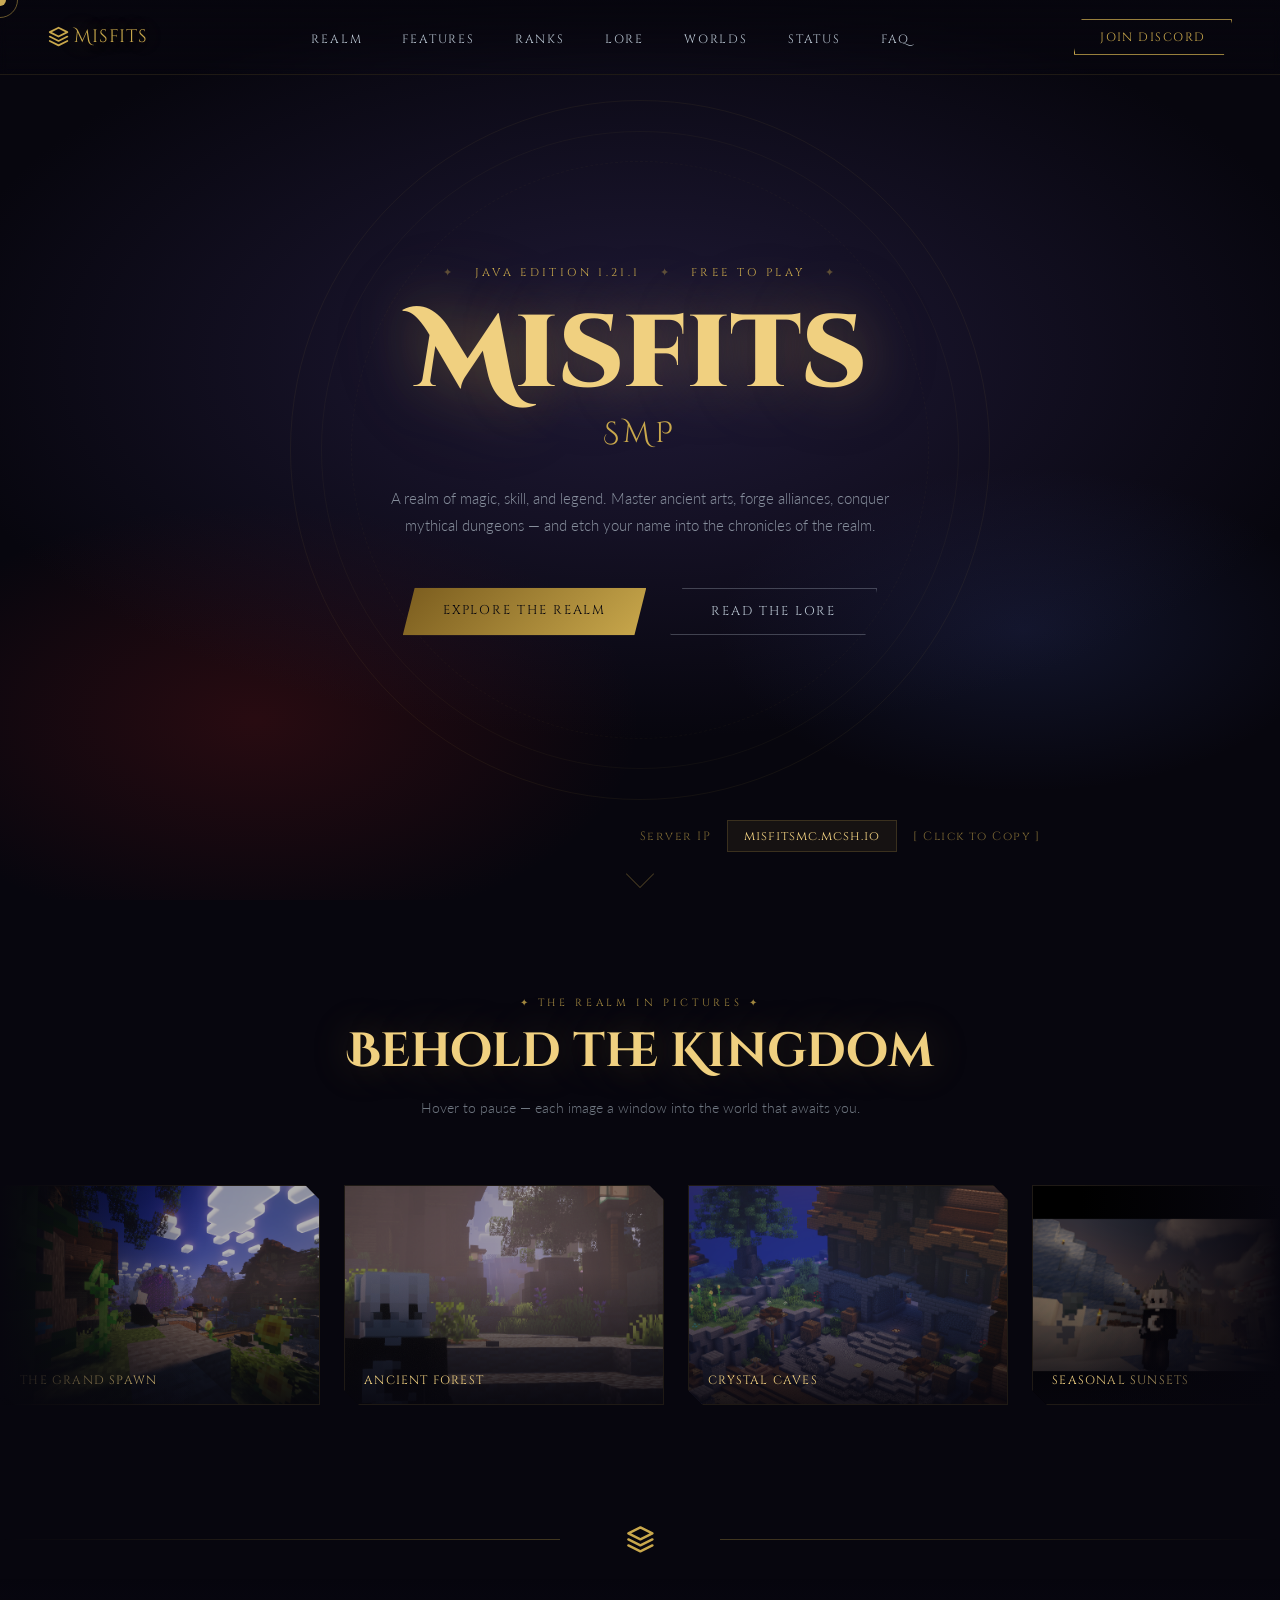
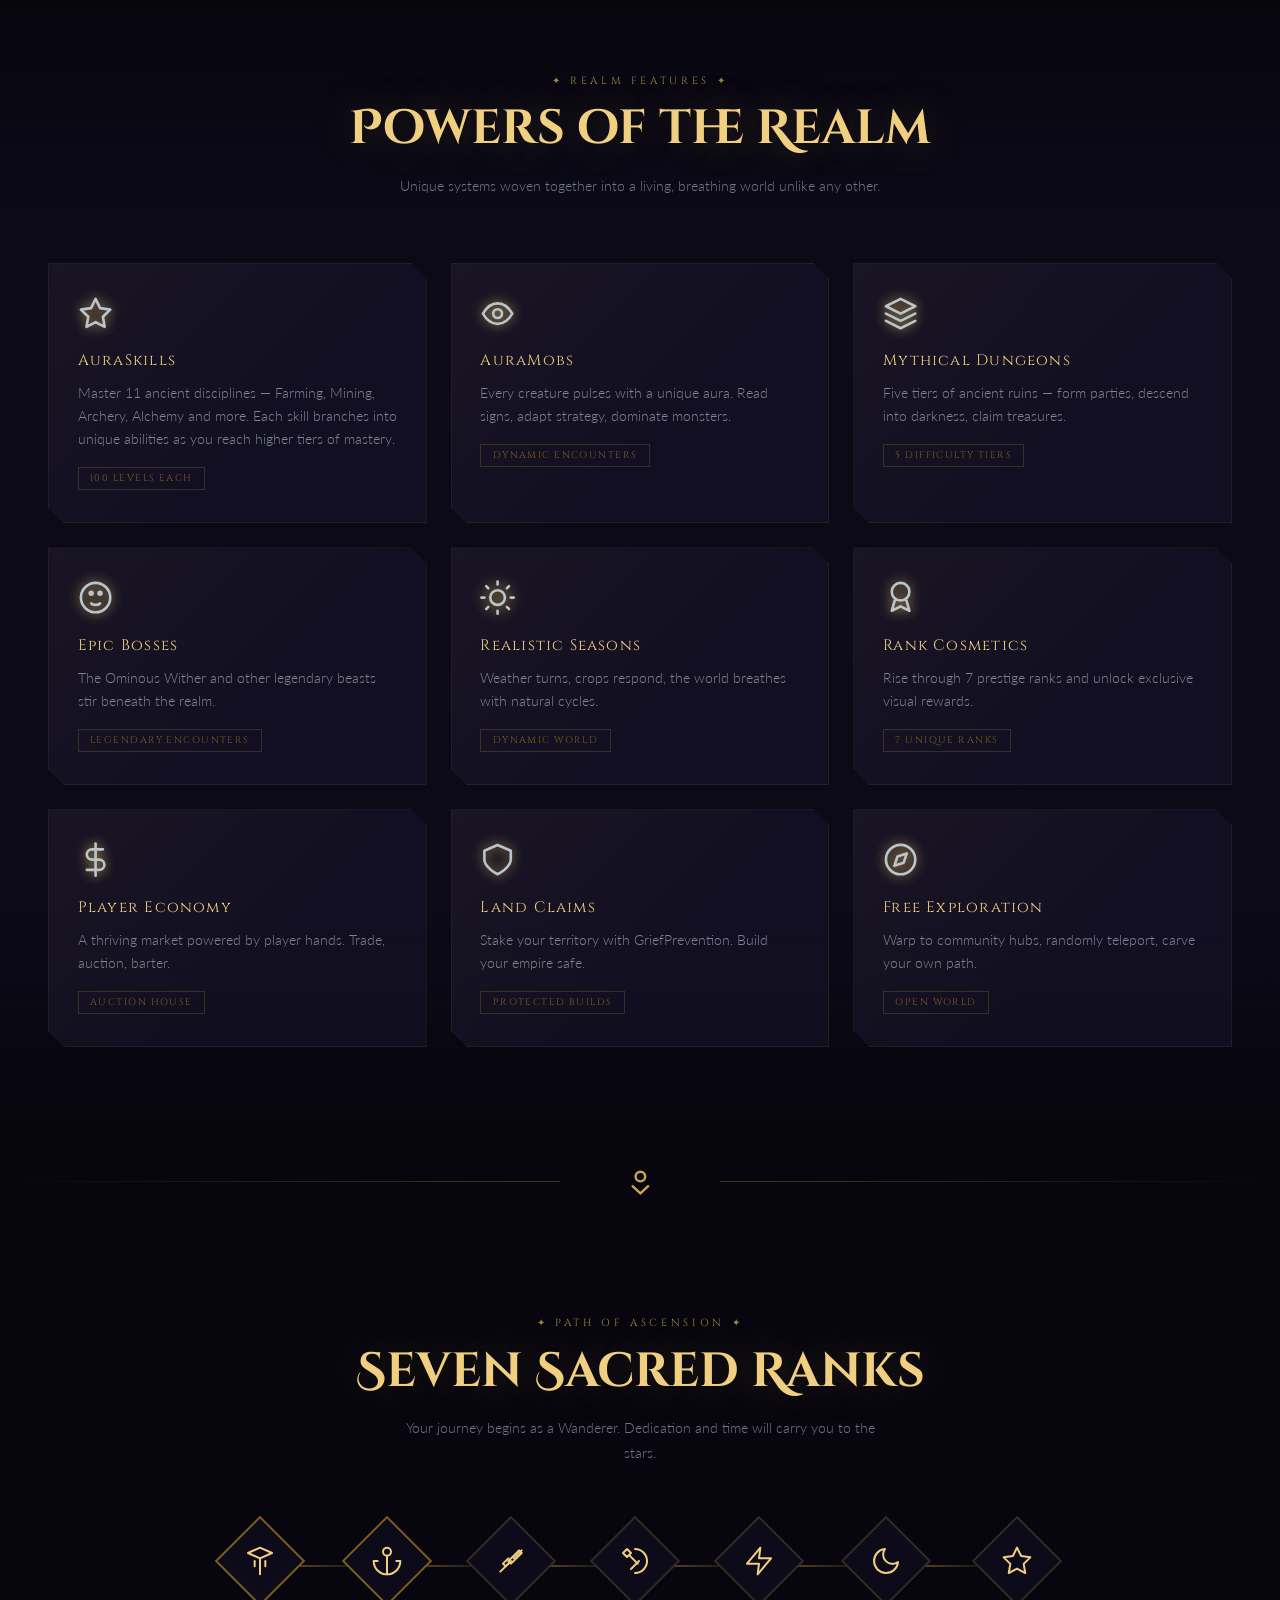
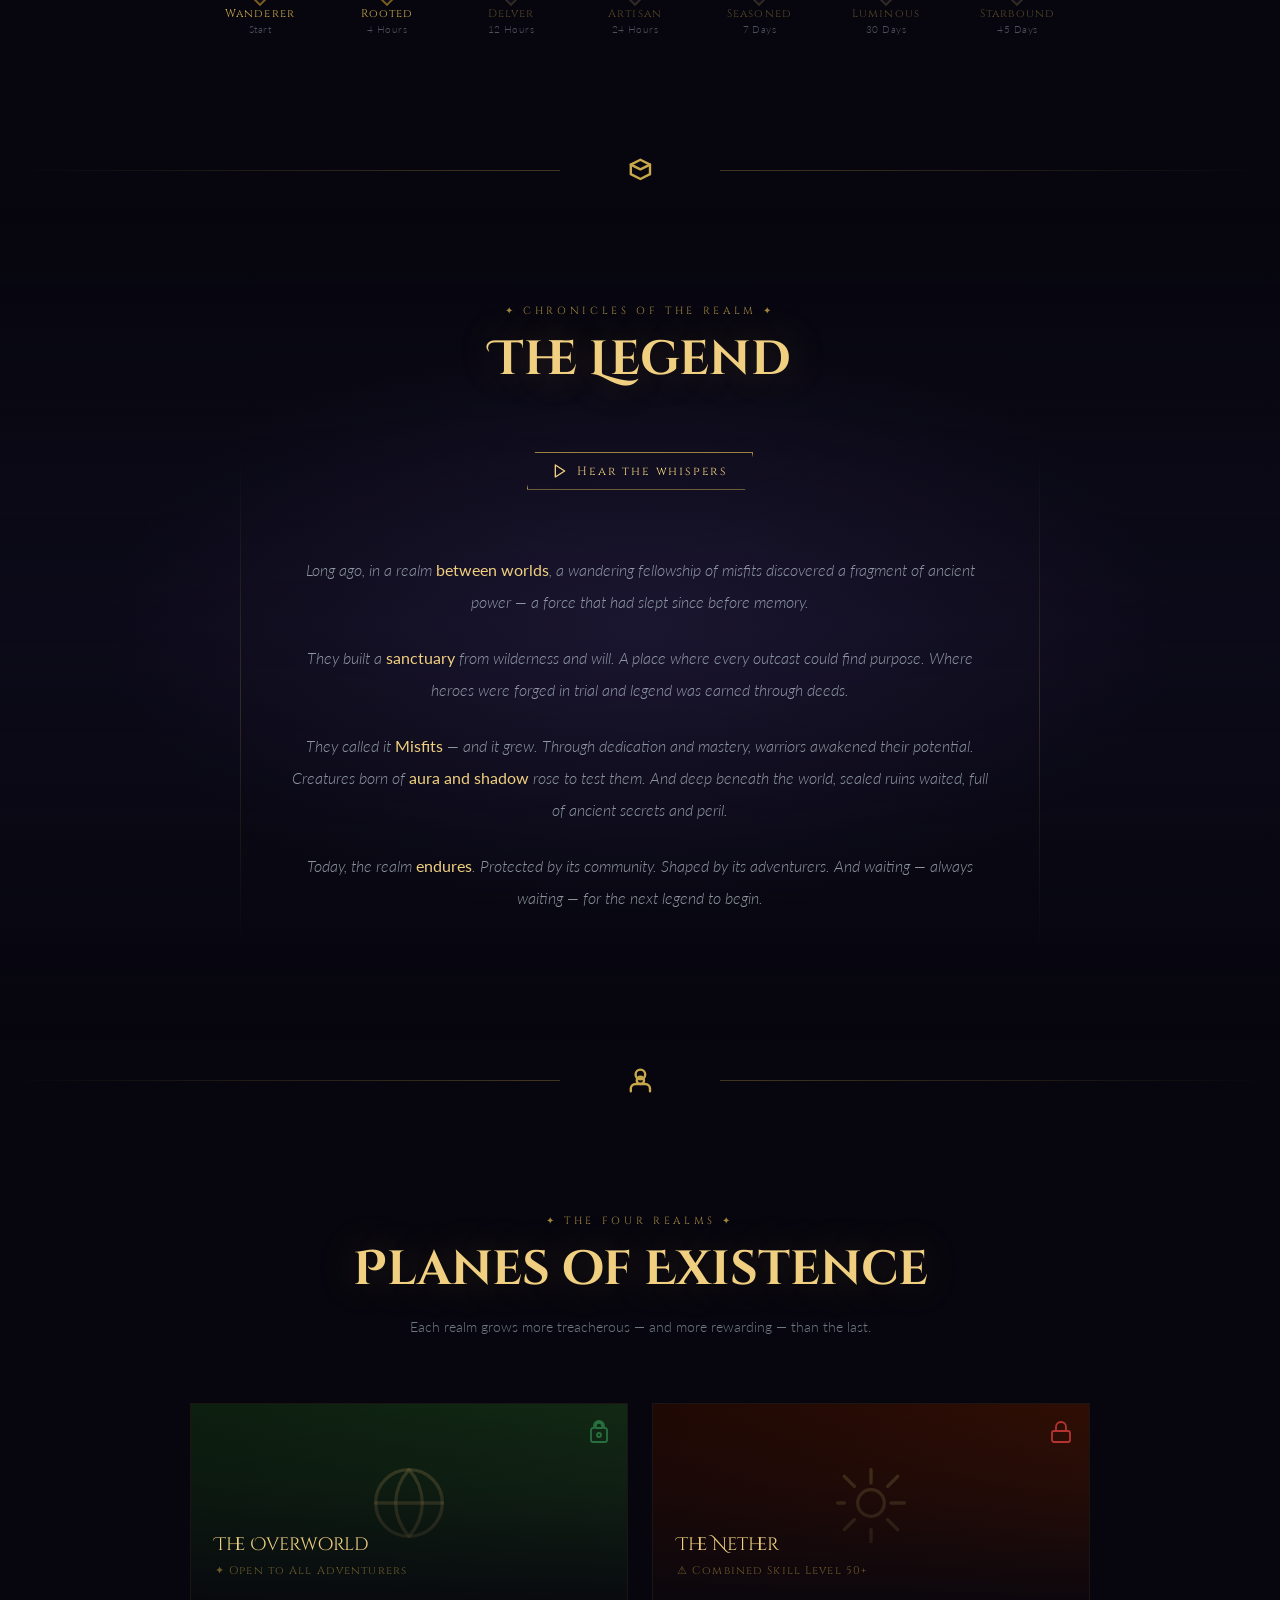
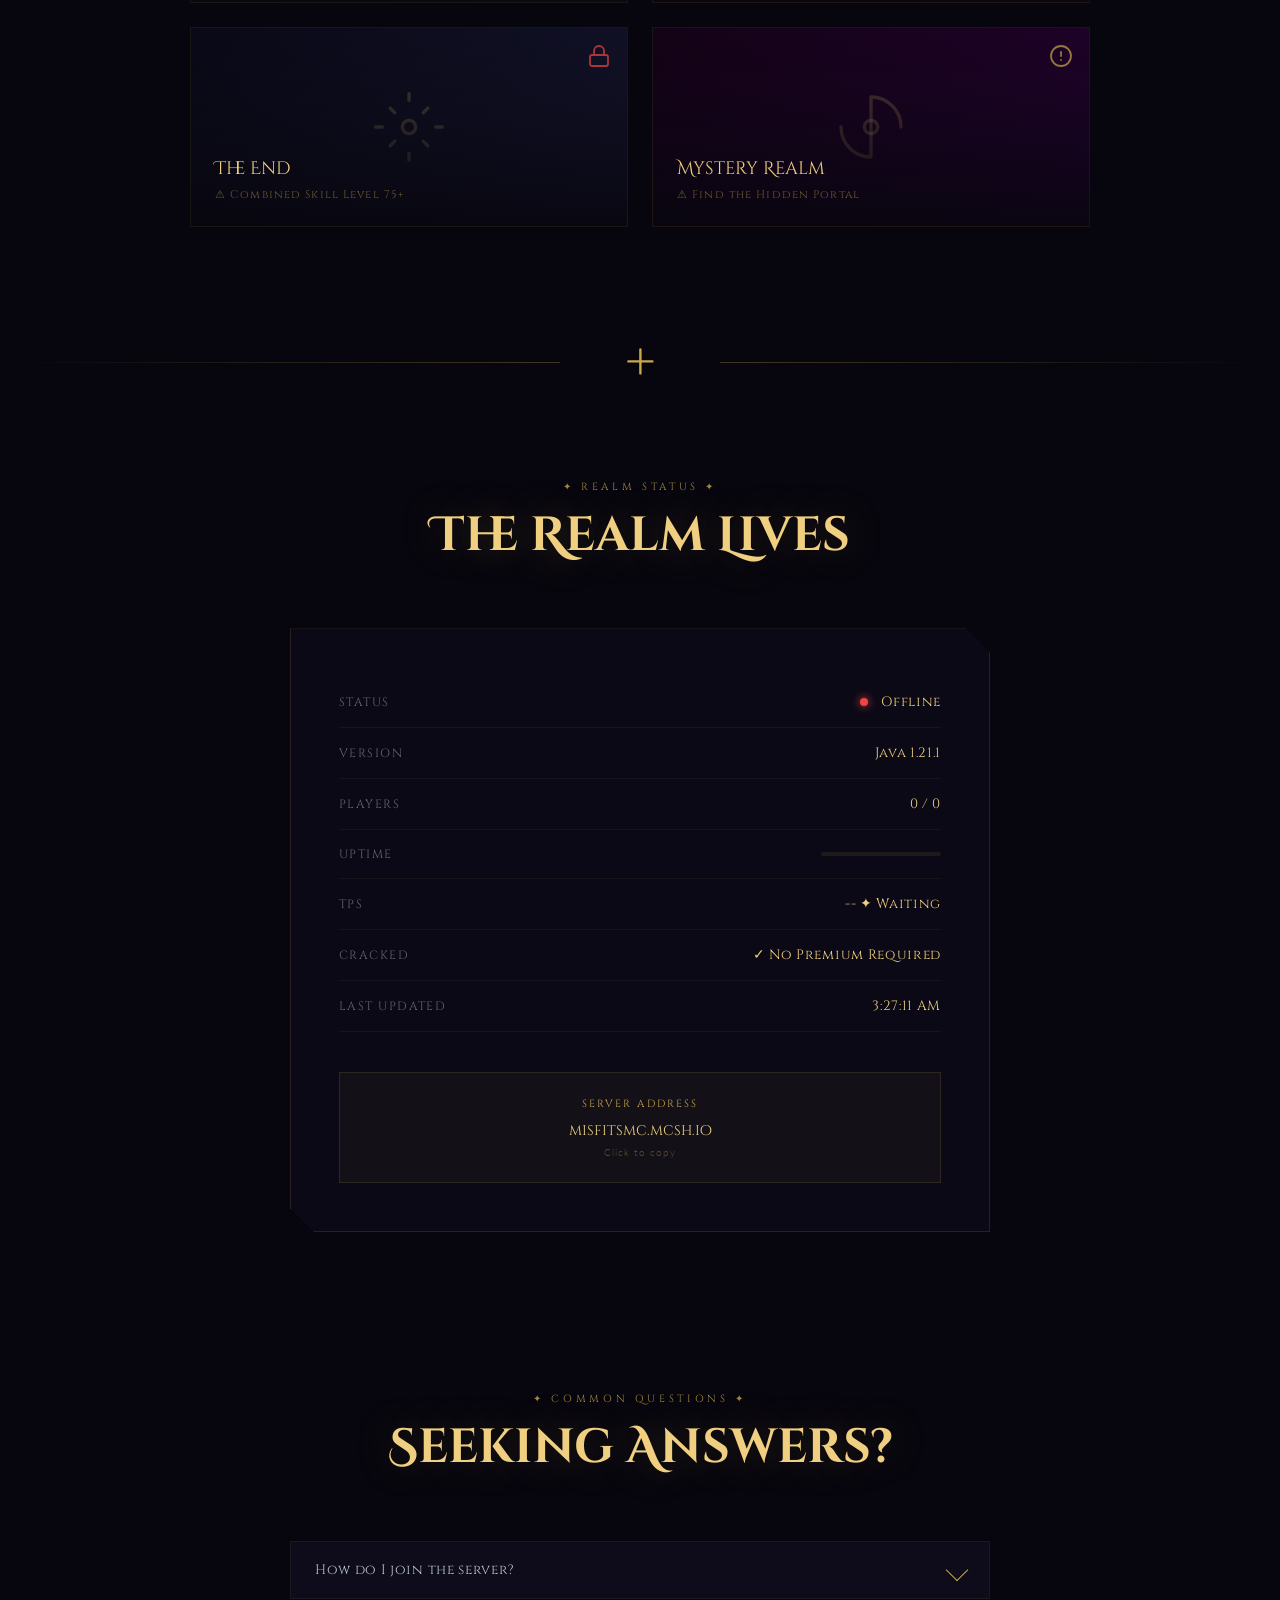
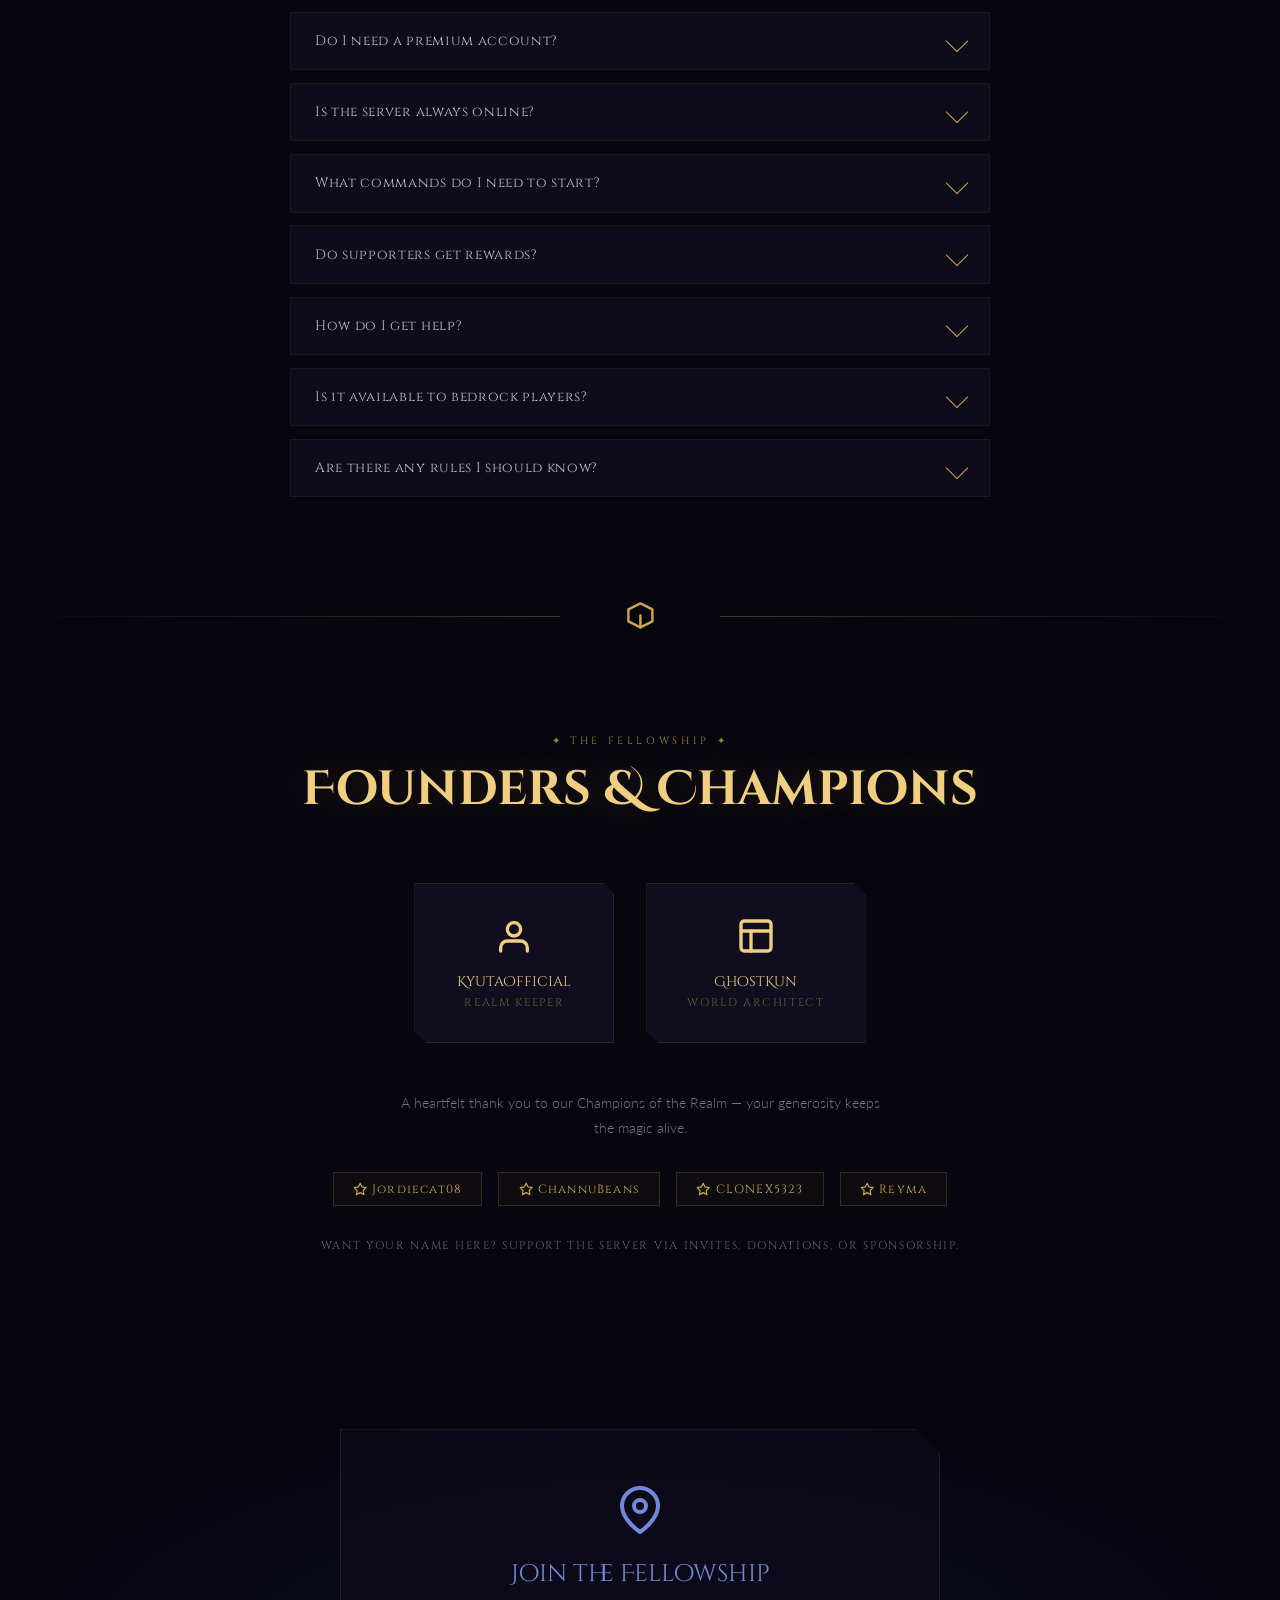
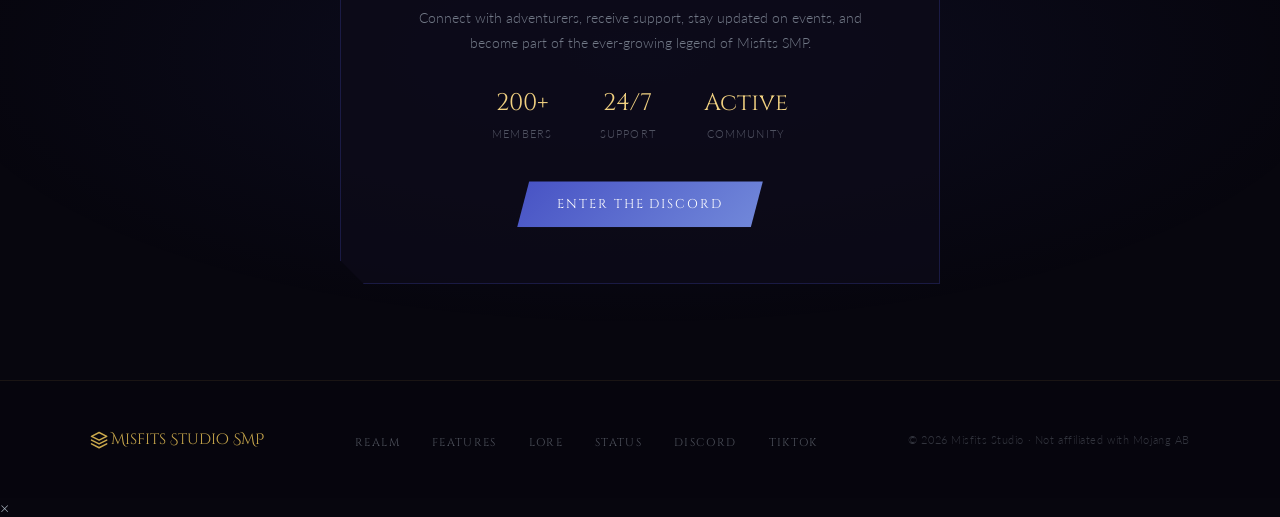
==== index.html @ 94179e12 "Updated to new layout" ====
<!-- index.html -->
<!DOCTYPE html>
<html lang="en">
<head>
    <meta charset="UTF-8"/>
    <meta name="viewport" content="width=device-width, initial-scale=1.0"/>
    <title>Misfits SMP — realm of magic & mystery</title>
    <!-- preconnect & fonts (keep in html for fast load) -->
    <link rel="preconnect" href="https://fonts.googleapis.com"/>
    <link rel="preconnect" href="https://fonts.gstatic.com" crossorigin/>
    <link href="https://fonts.googleapis.com/css2?family=Cinzel+Decorative:wght@400;700;900&family=Cinzel:wght@400;600;700&family=Lato:ital,wght@0,300;0,400;1,300&display=swap" rel="stylesheet"/>
    <link rel="shortcut icon" href="images/Misfits_favIcon.png" type="image/x-icon">
    <!-- separate CSS file -->
    <link rel="stylesheet" href="css/style.css">
</head>
<body>

    <canvas id="stars-canvas"></canvas>
    <div class="cursor" id="cursor"></div>
    <div class="cursor-ring" id="cursor-ring"></div>
    <div id="toast">✦ Copied to clipboard!</div>

    <!-- NAV -->
    <nav id="navbar">
        <a class="nav-logo" href="#">
            <svg class="icon-svg" viewBox="0 0 24 24"><path d="M12 2L2 7l10 5 10-5-10-5zM2 17l10 5 10-5M2 12l10 5 10-5"/></svg>
            Misfits
        </a>
        <ul class="nav-links">
            <li><a href="#gallery">Realm</a></li>
            <li><a href="#features">Features</a></li>
            <li><a href="#ranks">Ranks</a></li>
            <li><a href="#lore">Lore</a></li>
            <li><a href="#worlds">Worlds</a></li>
            <li><a href="#status">Status</a></li>
            <li><a href="#faq">FAQ</a></li>
        </ul>
        <a class="nav-cta" href="https://discord.gg/FsFwEX9f6p" target="_blank">Join Discord</a>
    </nav>

    <!-- HERO -->
    <section id="hero">
        <div class="hero-bg"></div>
        <div class="hero-rune-ring"></div>
        <div class="hero-tag"><span>✦</span> Java Edition 1.21.1 <span>✦</span> Free to Play <span>✦</span></div>
        <h1 class="hero-title">Misfits</h1>
        <div class="hero-title-sub">SMP</div>
        <p class="hero-desc">A realm of magic, skill, and legend. Master ancient arts, forge alliances, conquer mythical dungeons — and etch your name into the chronicles of the realm.</p>
        <div class="hero-buttons">
            <a class="btn-primary" href="#features">Explore the Realm</a>
            <a class="btn-secondary" href="#lore">Read the Lore</a>
        </div>
        <div class="hero-ip" onclick="copyIP()">
            <span>Server IP</span>
            <span class="ip-badge">misfitsmc.mcsh.io</span>
            <span>[ Click to Copy ]</span>
        </div>
        <div class="scroll-hint" style="bottom:1rem">
            <div class="scroll-arrow"></div>
        </div>
    </section>

    <!-- GALLERY -->
    <section id="gallery">
        <div class="section-header reveal">
            <span class="section-label">✦ The Realm in Pictures ✦</span>
            <h2 class="section-title">Behold the Kingdom</h2>
            <p class="section-subtitle">Hover to pause — each image a window into the world that awaits you.</p>
        </div>
        <div class="gallery-track-wrap">
            <div class="gallery-track" id="galleryTrack"></div>
        </div>
    </section>

    <div class="rune-divider"><span class="rune-divider-icon"><svg class="icon-svg" viewBox="0 0 24 24"><path d="M12 2L2 7l10 5 10-5-10-5zM2 17l10 5 10-5M2 12l10 5 10-5"/></svg></span></div>

    <!-- FEATURES -->
    <section id="features">
        <div class="section-header reveal">
            <span class="section-label">✦ Realm Features ✦</span>
            <h2 class="section-title">Powers of the Realm</h2>
            <p class="section-subtitle">Unique systems woven together into a living, breathing world unlike any other.</p>
        </div>
        <div class="features-grid" id="featuresGrid"></div>
    </section>

    <div class="rune-divider"><span class="rune-divider-icon"><svg class="icon-svg" viewBox="0 0 24 24"><circle cx="12" cy="8" r="4"/><path d="M5.5 16L12 22l6.5-6"/></svg></span></div>

    <!-- RANKS -->
    <section id="ranks">
        <div class="section-header reveal">
            <span class="section-label">✦ Path of Ascension ✦</span>
            <h2 class="section-title">Seven Sacred Ranks</h2>
            <p class="section-subtitle">Your journey begins as a Wanderer. Dedication and time will carry you to the stars.</p>
        </div>
        <div class="ranks-path" id="ranksPath"></div>
    </section>

    <div class="rune-divider"><span class="rune-divider-icon"><svg class="icon-svg" viewBox="0 0 24 24"><path d="M4 8v8l8 4 8-4V8l-8-4-8 4z"/><path d="M4 8l8 4 8-4"/></svg></span></div>

    <!-- LORE (with AUDIO BUTTON) -->
    <section id="lore">
        <div class="section-header reveal">
            <span class="section-label">✦ Chronicles of the Realm ✦</span>
            <h2 class="section-title">The Legend</h2>
        </div>
        <div class="lore-inner reveal">
            <!-- mystical audio player button (no autoplay, discreet) -->
            <div class="lore-audio-container">
                <button id="loreAudioBtn" class="audio-mystic" aria-label="Play mystical chant">
                    <svg class="icon-svg" viewBox="0 0 24 24"><polygon points="5 3 19 12 5 21 5 3"/></svg>
                    <span>Hear the whispers</span>
                </button>
                <audio id="loreAudio" loop preload="none">
                    <source src="#" type="audio/mpeg"> <!-- placeholder: replace with actual sound file -->
                </audio>
            </div>
            <div class="lore-text">
                <p>Long ago, in a realm <strong>between worlds</strong>, a wandering fellowship of misfits discovered a fragment of ancient power — a force that had slept since before memory.</p>
                <p>They built a <strong>sanctuary</strong> from wilderness and will. A place where every outcast could find purpose. Where heroes were forged in trial and legend was earned through deeds.</p>
                <p>They called it <strong>Misfits</strong> — and it grew. Through dedication and mastery, warriors awakened their potential. Creatures born of <strong>aura and shadow</strong> rose to test them. And deep beneath the world, sealed ruins waited, full of ancient secrets and peril.</p>
                <p>Today, the realm <strong>endures</strong>. Protected by its community. Shaped by its adventurers. And waiting — always waiting — for the next legend to begin.</p>
            </div>
        </div>
    </section>

    <div class="rune-divider"><span class="rune-divider-icon"><svg class="icon-svg" viewBox="0 0 24 24"><circle cx="12" cy="12" r="3"/><path d="M20 21v-2a4 4 0 0 0-4-4H8a4 4 0 0 0-4 4v2"/><circle cx="12" cy="7" r="4"/></svg></span></div>

    <!-- WORLDS -->
    <section id="worlds">
        <div class="section-header reveal">
            <span class="section-label">✦ The Four Realms ✦</span>
            <h2 class="section-title">Planes of Existence</h2>
            <p class="section-subtitle">Each realm grows more treacherous — and more rewarding — than the last.</p>
        </div>
        <div class="worlds-grid reveal" id="worldsGrid"></div>
    </section>

    <div class="rune-divider"><span class="rune-divider-icon"><svg class="icon-svg" viewBox="0 0 24 24"><path d="M12 2v20M2 12h20"/></svg></span></div>

    <!-- STATUS -->
    <section id="status">
        <div class="section-header reveal">
            <span class="section-label">✦ Realm Status ✦</span>
            <h2 class="section-title">The Realm Lives</h2>
        </div>
        <div class="status-panel reveal">
            <div class="status-row">
                <span class="status-label">Status</span>
                <span class="status-value" id="server-status">
                    <span class="status-dot" id="status-dot"></span>
                    <span id="status-text">Checking...</span>
                </span>
            </div>
            <div class="status-row">
                <span class="status-label">Version</span>
                <span class="status-value" id="server-version">Java 1.21.1</span>
            </div>
            <div class="status-row">
                <span class="status-label">Players</span>
                <span class="status-value" id="server-players">- / -</span>
            </div>
            <div class="status-row">
                <span class="status-label">Uptime</span>
                <span class="status-value" id="server-uptime">
                    <div class="status-bar"><div class="status-bar-fill" id="uptime-bar" style="width:0%"></div></div>
                </span>
            </div>
            <div class="status-row">
                <span class="status-label">TPS</span>
                <span class="status-value" id="server-tps">20.0 ✦ Smooth</span>
            </div>
            <div class="status-row">
                <span class="status-label">Cracked</span>
                <span class="status-value">✓ No Premium Required</span>
            </div>
            <div class="status-row">
                <span class="status-label">Last Updated</span>
                <span class="status-value" id="last-updated">Just now</span>
            </div>
            <div class="server-ip-box">
                <span class="server-ip-label">Server Address</span>
                <div class="server-ip-val" onclick="copyIP()">misfitsmc.mcsh.io</div>
                <span class="copy-hint">Click to copy</span>
            </div>
        </div>
    </section>

    <!-- FAQ -->
    <section id="faq">
        <div class="section-header reveal">
            <span class="section-label">✦ Common Questions ✦</span>
            <h2 class="section-title">Seeking Answers?</h2>
        </div>
        <div class="faq-list reveal" id="faqList"></div>
    </section>

    <div class="rune-divider"><span class="rune-divider-icon"><svg class="icon-svg" viewBox="0 0 24 24"><polygon points="12 2 22 7 22 17 12 22 2 17 2 7 12 2"/><line x1="12" y1="22" x2="12" y2="12"/></svg></span></div>

    <!-- FOUNDERS & SUPPORTERS (dynamic via supporters.json) -->
    <section id="supporters" style="padding:5rem 3rem">
        <div class="section-header reveal">
            <span class="section-label">✦ The Fellowship ✦</span>
            <h2 class="section-title">Founders & Champions</h2>
        </div>
        <div class="founders-row reveal" id="foundersRow"></div>
        <div class="section-header reveal" style="margin-bottom:1.5rem">
            <p class="section-subtitle">A heartfelt thank you to our Champions of the Realm — your generosity keeps the magic alive.</p>
        </div>
        <div class="supporters-grid reveal" id="supportersGrid"></div>
        <div style="text-align:center;margin-top:2rem;opacity:.5;font-family:'Cinzel',serif;font-size:.7rem;letter-spacing:.15em">
            WANT YOUR NAME HERE? SUPPORT THE SERVER VIA INVITES, DONATIONS, OR SPONSORSHIP.
        </div>
    </section>

    <!-- DISCORD CTA -->
    <section id="discord">
        <div class="discord-card reveal">
            <span class="discord-icon"><svg class="icon-svg" viewBox="0 0 24 24"><path d="M21 10c0 7-9 13-9 13s-9-6-9-13a9 9 0 0 1 18 0z"/><circle cx="12" cy="10" r="3"/></svg></span>
            <div class="discord-title">Join the Fellowship</div>
            <p class="discord-desc">Connect with adventurers, receive support, stay updated on events, and become part of the ever-growing legend of Misfits SMP.</p>
            <div class="discord-stats">
                <div class="discord-stat"><span id="discord-members">200+</span><span>Members</span></div>
                <div class="discord-stat"><span>24/7</span><span>Support</span></div>
                <div class="discord-stat"><span>Active</span><span>Community</span></div>
            </div>
            <a class="btn-discord" href="https://discord.gg/FsFwEX9f6p" target="_blank">Enter the Discord</a>
        </div>
    </section>

    <!-- FOOTER -->
    <footer>
        <div class="footer-inner">
            <div class="footer-logo"><svg class="icon-svg" viewBox="0 0 24 24"><path d="M12 2L2 7l10 5 10-5-10-5zM2 17l10 5 10-5M2 12l10 5 10-5"/></svg> Misfits Studio SMP</div>
            <ul class="footer-links">
                <li><a href="#gallery">Realm</a></li>
                <li><a href="#features">Features</a></li>
                <li><a href="#lore">Lore</a></li>
                <li><a href="#status">Status</a></li>
                <li><a href="https://discord.gg/FsFwEX9f6p" target="_blank">Discord</a></li>
                <li><a href="https://www.tiktok.com/@misfitssmp" target="_blank">TikTok</a></li>
            </ul>
            <div class="footer-copy">© 2026 Misfits Studio · Not affiliated with Mojang AB</div>
        </div>
    </footer>

	<div class="rank-modal" id="rankModal">
		<div class="rank-modal-content">
			<span class="rank-modal-close">&times;</span>
			<div id="rankModalBody"></div>
		</div>
	</div>

    <!-- separate JS file (defer) -->
    <script src="js/main.js" defer></script>
</body>
</html>
---- css/style.css ----
/* style.css - 4-space indentation */
:root {
    --gold: #c9a84c;
    --gold-light: #f0d080;
    --gold-dark: #7a5c1e;
    --crimson: #8b1a1a;
    --deep: #07060e;
    --void: #0d0b1a;
    --mist: #1a162e;
    --rune: #2a2248;
    --silver: #b8c4d0;
    --glow-gold: rgba(201,168,76,0.35);
    --glow-blue: rgba(100,160,255,0.25);
}

* {
    margin: 0;
    padding: 0;
    box-sizing: border-box;
}

html {
    scroll-behavior: smooth;
}

body {
    background: var(--deep);
    color: var(--silver);
    font-family: 'Lato', sans-serif;
    font-weight: 300;
    overflow-x: hidden;
    cursor: default;
}

/* SVG ICONS */
.icon-svg {
    display: inline-block;
    width: 1.2em;
    height: 1.2em;
    stroke: currentColor;
    fill: none;
    stroke-width: 2;
    stroke-linecap: round;
    stroke-linejoin: round;
    vertical-align: middle;
}

.icon-large {
    width: 2.2rem;
    height: 2.2rem;
    stroke-width: 1.8;
}

.feature-icon .icon-svg {
    width: 2.2rem;
    height: 2.2rem;
    filter: drop-shadow(0 0 6px var(--gold));
}

.rank-gem .icon-svg {
    width: 2rem;
    height: 2rem;
    stroke: var(--gold-light);
    stroke-width: 1.5;
}

.world-bg .icon-svg {
    width: 5rem;
    height: 5rem;
    stroke: rgba(255,215,120,0.3);
    stroke-width: 1;
}

.supporter-badge .icon-svg {
    width: 0.9rem;
    height: 0.9rem;
    margin-right: 0.3rem;
    stroke: var(--gold);
}

.founder-avatar .icon-svg {
    width: 2.5rem;
    height: 2.5rem;
    stroke: var(--gold-light);
}

.discord-icon .icon-svg {
    width: 3rem;
    height: 3rem;
    stroke: #7289da;
}

/* CUSTOM CURSOR */
.cursor {
    position: fixed;
    width: 12px;
    height: 12px;
    border-radius: 50%;
    background: var(--gold);
    pointer-events: none;
    z-index: 9999;
    transform: translate(-50%, -50%);
    transition: transform .1s, opacity .2s;
    mix-blend-mode: screen;
}

.cursor-ring {
    position: fixed;
    width: 36px;
    height: 36px;
    border-radius: 50%;
    border: 1px solid var(--gold);
    pointer-events: none;
    z-index: 9998;
    transform: translate(-50%, -50%);
    transition: transform .25s ease, width .2s, height .2s;
    opacity: 0.5;
}

/* STARS BACKGROUND */
#stars-canvas {
    position: fixed;
    top: 0;
    left: 0;
    width: 100%;
    height: 100%;
    z-index: 0;
    pointer-events: none;
}

/* SCROLLBAR */
::-webkit-scrollbar {
    width: 6px;
}

::-webkit-scrollbar-track {
    background: #0a0814;
}

::-webkit-scrollbar-thumb {
    background: var(--gold-dark);
    border-radius: 3px;
}

/* NAVIGATION */
nav {
    position: fixed;
    top: 0;
    left: 0;
    right: 0;
    z-index: 100;
    display: flex;
    align-items: center;
    justify-content: space-between;
    padding: 1.2rem 3rem;
    background: linear-gradient(180deg, rgba(7,6,14,0.95) 0%, transparent 100%);
    backdrop-filter: blur(4px);
    border-bottom: 1px solid rgba(201,168,76,0.12);
    transition: background .3s;
}

nav.scrolled {
    background: rgba(7,6,14,0.97);
}

.nav-logo {
    font-family: 'Cinzel Decorative', serif;
    font-size: 1.1rem;
    color: var(--gold);
    text-shadow: 0 0 20px var(--glow-gold);
    letter-spacing: .05em;
    text-decoration: none;
    display: flex;
    align-items: center;
    gap: 0.3rem;
}

.nav-links {
    display: flex;
    gap: 2.5rem;
    list-style: none;
}

.nav-links a {
    font-family: 'Cinzel', serif;
    font-size: .75rem;
    letter-spacing: .15em;
    text-transform: uppercase;
    color: var(--silver);
    text-decoration: none;
    transition: color .2s;
    position: relative;
}

.nav-links a::after {
    content: '';
    position: absolute;
    bottom: -4px;
    left: 0;
    width: 0;
    height: 1px;
    background: var(--gold);
    transition: width .3s;
}

.nav-links a:hover {
    color: var(--gold-light);
}

.nav-links a:hover::after {
    width: 100%;
}

.nav-cta {
    font-family: 'Cinzel', serif;
    font-size: .75rem;
    letter-spacing: .12em;
    text-transform: uppercase;
    padding: .55rem 1.6rem;
    border: 1px solid var(--gold);
    color: var(--gold);
    background: transparent;
    cursor: pointer;
    transition: all .3s;
    text-decoration: none;
    clip-path: polygon(8px 0%, 100% 0%, calc(100% - 8px) 100%, 0% 100%);
}

.nav-cta:hover {
    background: var(--gold);
    color: var(--deep);
}

/* HERO SECTION */
#hero {
    position: relative;
    min-height: 100vh;
    display: flex;
    flex-direction: column;
    align-items: center;
    justify-content: center;
    text-align: center;
    z-index: 1;
    overflow: hidden;
    padding: 0 2rem;
}

.hero-bg {
    position: absolute;
    inset: 0;
    z-index: -1;
    background:
        radial-gradient(ellipse 80% 60% at 50% 40%, rgba(42,34,72,0.7) 0%, transparent 70%),
        radial-gradient(ellipse 50% 40% at 20% 80%, rgba(139,26,26,0.25) 0%, transparent 60%),
        radial-gradient(ellipse 40% 30% at 80% 70%, rgba(60,80,160,0.2) 0%, transparent 60%),
        var(--deep);
}

.hero-rune-ring {
    position: absolute;
    width: 700px;
    height: 700px;
    border: 1px solid rgba(201,168,76,0.07);
    border-radius: 50%;
    top: 50%;
    left: 50%;
    transform: translate(-50%, -50%);
    animation: slowspin 60s linear infinite;
}

.hero-rune-ring::before {
    content: '';
    position: absolute;
    inset: 30px;
    border-radius: 50%;
    border: 1px solid rgba(201,168,76,0.05);
}

.hero-rune-ring::after {
    content: '';
    position: absolute;
    inset: 60px;
    border-radius: 50%;
    border: 1px dashed rgba(201,168,76,0.04);
}

.hero-tag {
    font-family: 'Cinzel', serif;
    font-size: .7rem;
    letter-spacing: .3em;
    text-transform: uppercase;
    color: var(--gold);
    margin-bottom: 1.5rem;
    opacity: 0;
    animation: fadeUp .8s .3s forwards;
}

.hero-tag span {
    margin: 0 .8rem;
    opacity: .4;
}

h1.hero-title {
    font-family: 'Cinzel Decorative', serif;
    font-size: clamp(3rem, 8vw, 7rem);
    font-weight: 900;
    line-height: 1;
    color: var(--gold-light);
    text-shadow: 0 0 60px rgba(201,168,76,0.4), 0 0 120px rgba(201,168,76,0.15);
    margin-bottom: .5rem;
    opacity: 0;
    animation: fadeUp .8s .5s forwards;
}

.hero-title-sub {
    font-family: 'Cinzel Decorative', serif;
    font-size: clamp(1rem, 2.5vw, 1.8rem);
    font-weight: 400;
    color: var(--gold);
    letter-spacing: .15em;
    margin-bottom: 2rem;
    opacity: 0;
    animation: fadeUp .8s .7s forwards;
}

.hero-desc {
    max-width: 520px;
    line-height: 1.8;
    color: rgba(184,196,208,0.7);
    margin: 0 auto 3rem;
    font-size: .95rem;
    opacity: 0;
    animation: fadeUp .8s .9s forwards;
}

.hero-buttons {
    display: flex;
    gap: 1.5rem;
    justify-content: center;
    flex-wrap: wrap;
    opacity: 0;
    animation: fadeUp .8s 1.1s forwards;
}

.btn-primary {
    font-family: 'Cinzel', serif;
    font-size: .8rem;
    letter-spacing: .15em;
    text-transform: uppercase;
    padding: .9rem 2.5rem;
    background: linear-gradient(135deg, var(--gold-dark), var(--gold));
    color: var(--deep);
    border: none;
    cursor: pointer;
    clip-path: polygon(12px 0%, 100% 0%, calc(100% - 12px) 100%, 0% 100%);
    text-decoration: none;
    display: inline-block;
    transition: all .3s;
    box-shadow: 0 0 30px rgba(201,168,76,0.3);
}

.btn-primary:hover {
    box-shadow: 0 0 50px rgba(201,168,76,0.6);
    transform: translateY(-2px);
}

.btn-secondary {
    font-family: 'Cinzel', serif;
    font-size: .8rem;
    letter-spacing: .15em;
    text-transform: uppercase;
    padding: .9rem 2.5rem;
    background: transparent;
    color: var(--silver);
    border: 1px solid rgba(184,196,208,0.3);
    cursor: pointer;
    clip-path: polygon(12px 0%, 100% 0%, calc(100% - 12px) 100%, 0% 100%);
    text-decoration: none;
    display: inline-block;
    transition: all .3s;
}

.btn-secondary:hover {
    border-color: var(--gold);
    color: var(--gold);
}

.hero-ip {
    position: absolute;
    bottom: 3rem;
    left: 50%;
    transform: translateX(-50%);
    display: flex;
    align-items: center;
    gap: 1rem;
    font-family: 'Cinzel', serif;
    font-size: .75rem;
    letter-spacing: .12em;
    color: rgba(201,168,76,0.6);
    opacity: 0;
    animation: fadeUp .8s 1.3s forwards;
    cursor: pointer;
}

.hero-ip:hover {
    color: var(--gold);
}

.hero-ip .ip-badge {
    background: rgba(201,168,76,0.08);
    border: 1px solid rgba(201,168,76,0.2);
    padding: .4rem 1rem;
    letter-spacing: .08em;
    color: var(--gold-light);
    font-size: .8rem;
}

.scroll-hint {
    position: absolute;
    bottom: 1.2rem;
    left: 50%;
    transform: translateX(-50%);
    display: flex;
    flex-direction: column;
    align-items: center;
    gap: .4rem;
    opacity: 0;
    animation: fadeIn 1s 2s forwards;
}

.scroll-hint span {
    font-size: .6rem;
    letter-spacing: .2em;
    color: rgba(201,168,76,0.4);
}

.scroll-arrow {
    width: 20px;
    height: 20px;
    border-right: 1px solid rgba(201,168,76,0.3);
    border-bottom: 1px solid rgba(201,168,76,0.3);
    transform: rotate(45deg);
    animation: bounce 2s infinite;
}

/* RUNE DIVIDER */
.rune-divider {
    position: relative;
    text-align: center;
    padding: 1.5rem 0;
    z-index: 1;
}

.rune-divider::before,
.rune-divider::after {
    content: '';
    position: absolute;
    top: 50%;
    width: calc(50% - 80px);
    height: 1px;
    background: linear-gradient(90deg, transparent, rgba(201,168,76,0.3));
}

.rune-divider::before {
    left: 0;
}

.rune-divider::after {
    right: 0;
    background: linear-gradient(90deg, rgba(201,168,76,0.3), transparent);
}

.rune-divider-icon {
    display: inline-block;
    color: var(--gold);
    text-shadow: 0 0 20px var(--glow-gold);
}

.rune-divider-icon .icon-svg {
    width: 1.8rem;
    height: 1.8rem;
    stroke: var(--gold);
}

/* SECTION HEADERS */
.section-header {
    text-align: center;
    margin-bottom: 4rem;
    position: relative;
    z-index: 1;
}

.section-label {
    font-family: 'Cinzel', serif;
    font-size: .65rem;
    letter-spacing: .35em;
    text-transform: uppercase;
    color: var(--gold);
    margin-bottom: .8rem;
    display: block;
    opacity: .8;
}

.section-title {
    font-family: 'Cinzel Decorative', serif;
    font-size: clamp(1.8rem, 4vw, 3rem);
    color: var(--gold-light);
    text-shadow: 0 0 40px rgba(201,168,76,0.25);
    line-height: 1.2;
}

.section-subtitle {
    margin-top: 1rem;
    color: rgba(184,196,208,0.6);
    font-size: .9rem;
    line-height: 1.7;
    max-width: 500px;
    margin-left: auto;
    margin-right: auto;
}

/* GALLERY */
#gallery {
    position: relative;
    z-index: 1;
    padding: 6rem 0;
    overflow: hidden;
}

.gallery-track-wrap {
    overflow: hidden;
    position: relative;
}

.gallery-track-wrap::before,
.gallery-track-wrap::after {
    content: '';
    position: absolute;
    top: 0;
    width: 200px;
    height: 100%;
    z-index: 2;
    pointer-events: none;
}

.gallery-track-wrap::before {
    left: 0;
    background: linear-gradient(90deg, var(--deep), transparent);
}

.gallery-track-wrap::after {
    right: 0;
    background: linear-gradient(270deg, var(--deep), transparent);
}

.gallery-track {
    display: flex;
    gap: 1.5rem;
    animation: scrollTrack 40s linear infinite;
    width: max-content;
}

.gallery-track:hover {
    animation-play-state: paused;
}

.gallery-card {
    position: relative;
    width: 320px;
    height: 220px;
    flex-shrink: 0;
    border: 1px solid rgba(201,168,76,0.12);
    overflow: hidden;
    cursor: pointer;
    clip-path: polygon(0 0, calc(100% - 15px) 0, 100% 15px, 100% 100%, 15px 100%, 0 calc(100% - 15px));
}

.gallery-card .card-bg {
    width: 100%;
    height: 100%;
    display: flex;
    align-items: center;
    justify-content: center;
    background: linear-gradient(135deg, #1a162e, #0d0b1a);
}

.gallery-card .icon-svg {
    width: 5rem;
    height: 5rem;
    stroke: var(--gold);
    opacity: 0.7;
}

.gallery-card-overlay {
    position: absolute;
    inset: 0;
    background: linear-gradient(0deg, rgba(7,6,14,.85) 0%, transparent 60%);
    transition: opacity .3s;
}

.gallery-card:hover .gallery-card-overlay {
    opacity: .6;
}

.gallery-card-label {
    position: absolute;
    bottom: 1rem;
    left: 1.2rem;
    font-family: 'Cinzel', serif;
    font-size: .75rem;
    letter-spacing: .1em;
    color: var(--gold-light);
}

/* FEATURES */
#features {
    position: relative;
    z-index: 1;
    padding: 6rem 3rem;
    background: linear-gradient(180deg, transparent 0%, rgba(13,11,26,0.8) 20%, rgba(13,11,26,0.8) 80%, transparent 100%);
}

.features-grid {
    display: grid;
    grid-template-columns: repeat(auto-fill, minmax(300px, 1fr));
    gap: 1.5rem;
    max-width: 1200px;
    margin: 0 auto;
}

.feature-card {
    position: relative;
    background: rgba(26,22,46,0.5);
    border: 1px solid rgba(201,168,76,0.1);
    padding: 2rem 1.8rem;
    overflow: hidden;
    transition: transform .3s, border-color .3s, box-shadow .3s;
    clip-path: polygon(0 0, calc(100% - 16px) 0, 100% 16px, 100% 100%, 16px 100%, 0 calc(100% - 16px));
}

.feature-card:hover {
    transform: translateY(-4px);
    border-color: rgba(201,168,76,0.35);
    box-shadow: 0 8px 40px rgba(201,168,76,0.1);
}

.feature-card::before {
    content: '';
    position: absolute;
    inset: 0;
    background: linear-gradient(135deg, rgba(201,168,76,0.04) 0%, transparent 60%);
    transition: opacity .3s;
}

.feature-card:hover::before {
    opacity: 2;
}

.feature-icon {
    margin-bottom: 1.2rem;
    display: block;
}

.feature-title {
    font-family: 'Cinzel', serif;
    font-size: .95rem;
    letter-spacing: .08em;
    color: var(--gold-light);
    margin-bottom: .7rem;
}

.feature-desc {
    font-size: .85rem;
    line-height: 1.7;
    color: rgba(184,196,208,0.65);
}

.feature-tag {
    display: inline-block;
    margin-top: 1rem;
    font-family: 'Cinzel', serif;
    font-size: .6rem;
    letter-spacing: .15em;
    text-transform: uppercase;
    color: var(--gold-dark);
    border: 1px solid rgba(201,168,76,0.2);
    padding: .25rem .7rem;
}

/* RANKS */
#ranks {
    position: relative;
    z-index: 1;
    padding: 6rem 3rem;
}

.ranks-path {
    display: flex;
    align-items: center;
    justify-content: center;
    flex-wrap: wrap;
    gap: 0;
    max-width: 1100px;
    margin: 0 auto;
    position: relative;
}

.rank-node {
    display: flex;
    flex-direction: column;
    align-items: center;
    position: relative;
    z-index: 2;
    cursor: pointer;
}

.rank-connector {
    width: 60px;
    height: 2px;
    background: linear-gradient(90deg, rgba(201,168,76,0.4), rgba(201,168,76,0.1));
    margin-top: -32px;
}

.rank-gem {
    width: 64px;
    height: 64px;
    background: var(--void);
    border: 2px solid var(--gold-dark);
    transform: rotate(45deg);
    display: flex;
    align-items: center;
    justify-content: center;
    transition: all .3s;
    box-shadow: 0 0 0 rgba(201,168,76,0);
    position: relative;
}

.rank-gem span {
    transform: rotate(-45deg);
    display: flex;
}

.rank-node:hover .rank-gem {
    border-color: var(--gold);
    box-shadow: 0 0 20px rgba(201,168,76,0.4);
    transform: rotate(45deg) scale(1.1);
}

.rank-name {
    font-family: 'Cinzel', serif;
    font-size: .7rem;
    letter-spacing: .1em;
    color: var(--gold);
    margin-top: .8rem;
    text-align: center;
}

.rank-time {
    font-size: .6rem;
    color: rgba(184,196,208,0.4);
    margin-top: .2rem;
    letter-spacing: .05em;
    text-align: center;
}

.rank-node.locked .rank-gem {
    border-color: rgba(201,168,76,0.2);
}

.rank-node.locked .rank-name {
    color: rgba(201,168,76,0.4);
}

/* ==================== MYSTICAL RANK TOOLTIPS ==================== */
.rank-node {
    position: relative;
    cursor: pointer;
}

.rank-tooltip {
    position: absolute;
    bottom: 110%;
    left: 50%;
    transform: translateX(-50%) translateY(-10px);
    width: 280px;
    padding: 1.2rem;
    background: linear-gradient(135deg, rgba(26, 22, 46, 0.98), rgba(13, 11, 26, 0.98));
    border: 1px solid var(--gold);
    border-radius: 0;
    clip-path: polygon(0 0, calc(100% - 15px) 0, 100% 15px, 100% 100%, 15px 100%, 0 calc(100% - 15px));
    color: var(--silver);
    font-family: 'Lato', sans-serif;
    font-size: 0.85rem;
    line-height: 1.5;
    text-align: center;
    pointer-events: none;
    opacity: 0;
    visibility: hidden;
    transition: all 0.3s cubic-bezier(0.4, 0, 0.2, 1);
    z-index: 1000;
    box-shadow: 
        0 10px 30px rgba(0, 0, 0, 0.8),
        0 0 30px rgba(201, 168, 76, 0.2),
        inset 0 0 30px rgba(201, 168, 76, 0.1);
    backdrop-filter: blur(10px);
    border-image: linear-gradient(135deg, var(--gold), var(--gold-dark)) 1;
}

.rank-tooltip::before {
    content: '';
    position: absolute;
    top: 100%;
    left: 50%;
    transform: translateX(-50%);
    border-width: 10px;
    border-style: solid;
    border-color: var(--gold) transparent transparent transparent;
    filter: drop-shadow(0 4px 4px rgba(0, 0, 0, 0.3));
}

.rank-tooltip::after {
    content: '';
    position: absolute;
    top: 100%;
    left: 50%;
    transform: translateX(-50%);
    border-width: 8px;
    border-style: solid;
    border-color: rgba(26, 22, 46, 0.98) transparent transparent transparent;
    z-index: 1;
}

.rank-node:hover .rank-tooltip {
    opacity: 1;
    visibility: visible;
    transform: translateX(-50%) translateY(-15px);
}

/* Tooltip Ornaments */
.rank-tooltip-ornament {
    position: absolute;
    left: 0;
    width: 100%;
    height: 2px;
    background: linear-gradient(90deg, transparent, var(--gold), transparent);
}

.rank-tooltip-ornament.top {
    top: 0;
}

.rank-tooltip-ornament.bottom {
    bottom: 0;
}

/* Tooltip Title */
.rank-tooltip-title {
    font-family: 'Cinzel Decorative', serif;
    font-size: 1.2rem;
    color: var(--gold-light);
    margin-bottom: 0.8rem;
    letter-spacing: 0.1em;
    text-shadow: 0 0 10px var(--glow-gold);
    display: flex;
    align-items: center;
    justify-content: center;
    gap: 0.5rem;
}

.rank-tooltip-icon {
    font-size: 1.2rem;
    filter: drop-shadow(0 0 5px var(--gold));
}

/* Tooltip Quote */
.rank-tooltip-quote {
    font-style: italic;
    color: var(--gold);
    font-size: 0.8rem;
    margin-bottom: 0.8rem;
    padding: 0.5rem;
    background: rgba(201, 168, 76, 0.1);
    border-left: 2px solid var(--gold);
    border-right: 2px solid var(--gold);
    font-family: 'Cinzel', serif;
}

/* Tooltip Lore */
.rank-tooltip-lore {
    color: rgba(184, 196, 208, 0.9);
    margin-bottom: 1rem;
    font-size: 0.8rem;
    line-height: 1.6;
    padding: 0 0.5rem;
}

/* Tooltip Stats */
.rank-tooltip-stats {
    display: flex;
    justify-content: space-around;
    margin-bottom: 1rem;
    padding: 0.5rem;
    background: rgba(0, 0, 0, 0.3);
    border: 1px solid rgba(201, 168, 76, 0.2);
}

.rank-tooltip-stat {
    text-align: center;
    flex: 1;
}

.rank-tooltip-stat .stat-label {
    display: block;
    color: rgba(184, 196, 208, 0.5);
    font-size: 0.6rem;
    text-transform: uppercase;
    letter-spacing: 0.1em;
    margin-bottom: 0.2rem;
}

.rank-tooltip-stat .stat-value {
    display: block;
    color: var(--gold-light);
    font-family: 'Cinzel', serif;
    font-size: 0.8rem;
    font-weight: 600;
}

.rank-tooltip-stat .stat-value.locked {
    color: #ef4444;
}

.rank-tooltip-stat .stat-value.unlocked {
    color: #4ade80;
}

/* Tooltip Abilities */
.rank-tooltip-abilities {
    margin-bottom: 1rem;
    text-align: left;
}

.abilities-title {
    font-family: 'Cinzel', serif;
    color: var(--gold);
    font-size: 0.8rem;
    letter-spacing: 0.15em;
    margin-bottom: 0.5rem;
    text-align: center;
    text-transform: uppercase;
}

.abilities-list {
    list-style: none;
    padding: 0;
    margin: 0;
}

.abilities-list li {
    padding: 0.3rem 0;
    color: var(--silver);
    font-size: 0.75rem;
    border-bottom: 1px solid rgba(201, 168, 76, 0.1);
    display: flex;
    align-items: center;
    gap: 0.5rem;
}

.abilities-list li:last-child {
    border-bottom: none;
}

.abilities-list li::before {
    content: '✦';
    color: var(--gold);
    font-size: 0.7rem;
}

/* Tooltip Requirement */
.rank-tooltip-requirement {
    padding: 0.5rem;
    background: rgba(201, 168, 76, 0.1);
    border: 1px solid rgba(201, 168, 76, 0.2);
    font-size: 0.7rem;
    text-align: center;
}

.requirement-label {
    color: var(--gold);
    font-family: 'Cinzel', serif;
    margin-right: 0.3rem;
}

.requirement-text {
    color: var(--silver);
}

/* Mobile touch support */
@media (max-width: 768px) {
    .rank-tooltip {
        width: 240px;
        padding: 1rem;
        font-size: 0.75rem;
        bottom: 120%;
    }
    
    .rank-tooltip-title {
        font-size: 1rem;
    }
    
    .rank-tooltip-quote {
        font-size: 0.7rem;
    }
    
    .abilities-list li {
        font-size: 0.7rem;
    }
    
    /* On mobile, show tooltip on click instead of hover */
    .rank-node .rank-tooltip {
        transition: none;
    }
    
    .rank-node.active .rank-tooltip {
        opacity: 1;
        visibility: visible;
        transform: translateX(-50%) translateY(-15px);
    }
}

/* Animation for tooltip entrance */
@keyframes tooltipGlow {
    0%, 100% {
        box-shadow: 0 10px 30px rgba(0, 0, 0, 0.8), 0 0 30px rgba(201, 168, 76, 0.2);
    }
    50% {
        box-shadow: 0 10px 30px rgba(0, 0, 0, 0.8), 0 0 50px rgba(201, 168, 76, 0.4);
    }
}

.rank-node:hover .rank-tooltip {
    animation: tooltipGlow 2s infinite;
}

/* Tooltip positioning for edge cases */
.rank-node:first-child .rank-tooltip {
    transform: translateX(-30%) translateY(-10px);
}

.rank-node:first-child:hover .rank-tooltip {
    transform: translateX(-30%) translateY(-15px);
}

.rank-node:first-child .rank-tooltip::before,
.rank-node:first-child .rank-tooltip::after {
    left: 30%;
}

.rank-node:last-child .rank-tooltip {
    transform: translateX(-70%) translateY(-10px);
}

.rank-node:last-child:hover .rank-tooltip {
    transform: translateX(-70%) translateY(-15px);
}

.rank-node:last-child .rank-tooltip::before,
.rank-node:last-child .rank-tooltip::after {
    left: 70%;
}

/* Additional styles for tooltip icons */
.tooltip-title-icon {
    width: 1.5rem;
    height: 1.5rem;
    stroke: var(--gold-light);
    margin-right: 0.5rem;
}

.rank-tooltip-stat {
    display: flex;
    flex-direction: column;
    align-items: center;
    gap: 0.3rem;
}

.stat-icon {
    width: 1.2rem;
    height: 1.2rem;
    stroke: var(--gold);
    opacity: 0.8;
}

.abilities-title {
    display: flex;
    align-items: center;
    justify-content: center;
    gap: 0.5rem;
}

.abilities-title .icon-svg {
    width: 1rem;
    height: 1rem;
    stroke: var(--gold);
}

.requirement-icon {
    width: 1rem;
    height: 1rem;
    stroke: var(--gold);
    margin-right: 0.3rem;
    vertical-align: middle;
}

.rank-tooltip-requirement {
    display: flex;
    align-items: center;
    justify-content: center;
    gap: 0.3rem;
    flex-wrap: wrap;
}

/* Hover effects for icons */
.rank-tooltip-stat:hover .stat-icon {
    stroke: var(--gold-light);
    transform: scale(1.1);
    transition: all 0.3s ease;
}

.abilities-title:hover .icon-svg {
    animation: slowspin 3s linear infinite;
}

@keyframes slowspin {
    from { transform: rotate(0deg); }
    to { transform: rotate(360deg); }
}

/* LORE */
#lore {
    position: relative;
    z-index: 1;
    padding: 6rem 3rem;
    background:
        radial-gradient(ellipse 60% 50% at 50% 50%, rgba(42,34,72,0.5) 0%, transparent 70%),
        linear-gradient(180deg, transparent 0%, rgba(13,11,26,0.9) 50%, transparent 100%);
}

.lore-inner {
    max-width: 800px;
    margin: 0 auto;
    position: relative;
}

.lore-inner::before,
.lore-inner::after {
    content: '';
    position: absolute;
    top: 0;
    bottom: 0;
    width: 1px;
    background: linear-gradient(180deg, transparent, rgba(201,168,76,0.2), transparent);
}

.lore-inner::before {
    left: 0;
}

.lore-inner::after {
    right: 0;
}

.lore-text {
    padding: 2rem 3rem;
    font-size: 1rem;
    line-height: 2;
    color: rgba(184,196,208,0.75);
    text-align: center;
    font-style: italic;
}

.lore-text p+p {
    margin-top: 1.5rem;
}

.lore-text strong {
    color: var(--gold-light);
    font-style: normal;
    font-weight: 400;
}

.lore-audio-container {
    text-align: center;
    margin-bottom: 1rem;
}

.audio-mystic {
    background: transparent;
    border: 1px solid var(--gold);
    color: var(--gold-light);
    font-family: 'Cinzel', serif;
    font-size: 0.75rem;
    letter-spacing: 0.15em;
    padding: 0.6rem 1.5rem;
    cursor: pointer;
    display: inline-flex;
    align-items: center;
    gap: 0.6rem;
    clip-path: polygon(8px 0%, 100% 0%, calc(100% - 8px) 100%, 0% 100%);
    transition: all 0.3s;
    margin-bottom: 1rem;
}

.audio-mystic:hover {
    background: rgba(201,168,76,0.15);
    border-color: var(--gold-light);
    box-shadow: 0 0 20px var(--glow-gold);
}

.audio-mystic .icon-svg {
    width: 1rem;
    height: 1rem;
}

/* WORLDS */
#worlds {
    position: relative;
    z-index: 1;
    padding: 6rem 3rem;
}

.worlds-grid {
    display: grid;
    grid-template-columns: repeat(2, 1fr);
    gap: 1.5rem;
    max-width: 900px;
    margin: 0 auto;
}

@media(max-width:600px) {
    .worlds-grid {
        grid-template-columns: 1fr;
    }
}

.world-card {
    position: relative;
    overflow: hidden;
    height: 200px;
    border: 1px solid rgba(201,168,76,0.1);
    cursor: pointer;
    transition: border-color .3s, box-shadow .3s;
}

.world-card:hover {
    border-color: rgba(201,168,76,0.4);
    box-shadow: 0 0 30px rgba(201,168,76,0.1);
}

.world-bg {
    position: absolute;
    inset: 0;
    display: flex;
    align-items: center;
    justify-content: center;
    transition: transform .4s;
}

.world-card:hover .world-bg {
    transform: scale(1.05);
}

.world-overlay {
    position: absolute;
    inset: 0;
    background: linear-gradient(0deg, rgba(7,6,14,.92) 0%, rgba(7,6,14,.5) 60%, rgba(7,6,14,.3) 100%);
}

.world-content {
    position: absolute;
    bottom: 1.5rem;
    left: 1.5rem;
    right: 1.5rem;
}

.world-name {
    font-family: 'Cinzel Decorative', serif;
    font-size: 1.1rem;
    color: var(--gold-light);
    margin-bottom: .4rem;
}

.world-req {
    font-size: .7rem;
    letter-spacing: .1em;
    color: rgba(201,168,76,0.5);
    font-family: 'Cinzel', serif;
}

/* World lock icons */
.world-lock {
    position: absolute;
    top: 1rem;
    right: 1rem;
    opacity: 0.7;
    transition: opacity 0.3s, transform 0.3s;
    z-index: 5;
}

.world-lock .icon-svg {
    width: 1.5rem;
    height: 1.5rem;
    stroke: var(--gold);
    stroke-width: 1.8;
}

.world-card:hover .world-lock {
    opacity: 1;
    transform: scale(1.1);
}

.world-card.unlocked .world-lock .icon-svg {
    stroke: #4ade80; /* Green for unlocked */
}

.world-card .world-lock .icon-svg {
    stroke: #ef4444; /* Red for locked */
}

.world-card.unlocked .world-lock {
    opacity: 0.4;
}

.world-card.unlocked:hover .world-lock {
    opacity: 0.8;
}

/* Special styling for mystery realm icon */
.world-card:last-child .world-lock .icon-svg {
    stroke: #c9a84c; /* Gold for mystery */
}

/* STATUS */
#status {
    position: relative;
    z-index: 1;
    padding: 5rem 3rem;
}

.status-panel {
    max-width: 700px;
    margin: 0 auto;
    background: rgba(13,11,26,0.8);
    border: 1px solid rgba(201,168,76,0.15);
    padding: 3rem;
    clip-path: polygon(0 0, calc(100% - 24px) 0, 100% 24px, 100% 100%, 24px 100%, 0 calc(100% - 24px));
}

.status-row {
    display: flex;
    justify-content: space-between;
    align-items: center;
    padding: 1rem 0;
    border-bottom: 1px solid rgba(201,168,76,0.07);
}

.status-row:last-child {
    border-bottom: none;
}

.status-label {
    font-family: 'Cinzel', serif;
    font-size: .75rem;
    letter-spacing: .12em;
    color: rgba(184,196,208,0.5);
    text-transform: uppercase;
}

.status-value {
    font-family: 'Cinzel', serif;
    font-size: .85rem;
    color: var(--gold-light);
    letter-spacing: .05em;
}

.status-dot {
    display: inline-block;
    width: 8px;
    height: 8px;
    border-radius: 50%;
    background: #4ade80;
    box-shadow: 0 0 8px #4ade80;
    margin-right: .6rem;
    animation: pulse-dot 2s infinite;
}

.status-bar {
    width: 120px;
    height: 4px;
    background: rgba(201,168,76,0.1);
    border-radius: 2px;
    overflow: hidden;
}

.status-bar-fill {
    height: 100%;
    background: linear-gradient(90deg, var(--gold-dark), var(--gold));
    border-radius: 2px;
}

.server-ip-box {
    margin-top: 2.5rem;
    text-align: center;
    background: rgba(201,168,76,0.04);
    border: 1px solid rgba(201,168,76,0.15);
    padding: 1.5rem;
}

.server-ip-label {
    font-family: 'Cinzel', serif;
    font-size: .65rem;
    letter-spacing: .2em;
    color: var(--gold);
    margin-bottom: .6rem;
    display: block;
    text-transform: uppercase;
}

.server-ip-val {
    font-family: 'Cinzel Decorative', serif;
    font-size: 0.9rem;
    color: var(--gold-light);
    cursor: pointer;
    transition: text-shadow .2s;
}

.server-ip-val:hover {
    text-shadow: 0 0 20px var(--glow-gold);
}

.copy-hint {
    font-size: .65rem;
    color: rgba(201,168,76,0.4);
    margin-top: .4rem;
    display: block;
    letter-spacing: .1em;
}

/* FAQ */
#faq {
    position: relative;
    z-index: 1;
    padding: 5rem 3rem;
}

.faq-list {
    max-width: 700px;
    margin: 0 auto;
    display: flex;
    flex-direction: column;
    gap: .8rem;
}

.faq-item {
    background: rgba(26,22,46,0.4);
    border: 1px solid rgba(201,168,76,0.08);
    overflow: hidden;
    transition: border-color .3s;
}

.faq-item.open {
    border-color: rgba(201,168,76,0.25);
}

.faq-q {
    font-family: 'Cinzel', serif;
    font-size: .85rem;
    letter-spacing: .05em;
    color: var(--silver);
    padding: 1.2rem 1.5rem;
    cursor: pointer;
    display: flex;
    justify-content: space-between;
    align-items: center;
    transition: color .2s;
    user-select: none;
}

.faq-item.open .faq-q {
    color: var(--gold-light);
}

.faq-arrow {
    width: 16px;
    height: 16px;
    border-right: 1px solid var(--gold);
    border-bottom: 1px solid var(--gold);
    transform: rotate(45deg);
    transition: transform .3s;
    flex-shrink: 0;
}

.faq-item.open .faq-arrow {
    transform: rotate(-135deg);
}

.faq-a {
    max-height: 0;
    overflow: hidden;
    transition: max-height .4s ease, padding .3s;
    font-size: .85rem;
    line-height: 1.7;
    color: rgba(184,196,208,0.65);
    padding: 0 1.5rem;
}

.faq-item.open .faq-a {
    max-height: 200px;
    padding: .2rem 1.5rem 1.2rem;
}

/* SUPPORTERS */
#supporters {
    position: relative;
    z-index: 1;
    padding: 4rem 3rem;
}

.supporters-grid {
    display: flex;
    flex-wrap: wrap;
    justify-content: center;
    gap: 1rem;
    max-width: 700px;
    margin: 2rem auto 0;
}

.supporter-badge {
    font-family: 'Cinzel', serif;
    font-size: .75rem;
    letter-spacing: .1em;
    color: var(--gold);
    border: 1px solid rgba(201,168,76,0.2);
    padding: .5rem 1.2rem;
    background: rgba(201,168,76,0.04);
    transition: all .2s;
    display: inline-flex;
    align-items: center;
}

.supporter-badge:hover {
    background: rgba(201,168,76,0.1);
    border-color: rgba(201,168,76,0.5);
    box-shadow: 0 0 15px rgba(201,168,76,0.15);
}

.founders-row {
    display: flex;
    gap: 2rem;
    justify-content: center;
    flex-wrap: wrap;
    margin-bottom: 3rem;
}

.founder-card {
    background: rgba(26,22,46,0.5);
    border: 1px solid rgba(201,168,76,0.15);
    padding: 2rem 2.5rem;
    text-align: center;
    min-width: 200px;
    clip-path: polygon(0 0, calc(100% - 12px) 0, 100% 12px, 100% 100%, 12px 100%, 0 calc(100% - 12px));
    transition: border-color .3s, box-shadow .3s;
}

.founder-card:hover {
    border-color: rgba(201,168,76,0.4);
    box-shadow: 0 0 25px rgba(201,168,76,0.1);
}

.founder-avatar {
    margin-bottom: 1rem;
}

.founder-name {
    font-family: 'Cinzel Decorative', serif;
    font-size: .9rem;
    color: var(--gold-light);
    margin-bottom: .3rem;
}

.founder-role {
    font-size: .7rem;
    letter-spacing: .15em;
    color: rgba(201,168,76,0.5);
    text-transform: uppercase;
    font-family: 'Cinzel', serif;
}

/* DISCORD */
#discord {
    position: relative;
    z-index: 1;
    padding: 6rem 3rem;
    text-align: center;
    background: radial-gradient(ellipse 80% 60% at 50% 50%, rgba(88,101,242,0.08) 0%, transparent 70%);
}

.discord-card {
    max-width: 600px;
    margin: 0 auto;
    background: rgba(13,11,26,0.8);
    border: 1px solid rgba(88,101,242,0.2);
    padding: 3.5rem;
    clip-path: polygon(0 0, calc(100% - 24px) 0, 100% 24px, 100% 100%, 24px 100%, 0 calc(100% - 24px));
}

.discord-icon {
    margin-bottom: 1.5rem;
    display: block;
}

.discord-title {
    font-family: 'Cinzel Decorative', serif;
    font-size: 1.5rem;
    color: #7289da;
    margin-bottom: 1rem;
}

.discord-desc {
    font-size: .9rem;
    line-height: 1.7;
    color: rgba(184,196,208,0.6);
    margin-bottom: 2rem;
}

.discord-stats {
    display: flex;
    gap: 3rem;
    justify-content: center;
    margin-bottom: 2.5rem;
    flex-wrap: wrap;
}

.discord-stat span:first-child {
    display: block;
    font-family: 'Cinzel', serif;
    font-size: 1.5rem;
    color: var(--gold-light);
    margin-bottom: .2rem;
}

.discord-stat span:last-child {
    font-size: .7rem;
    letter-spacing: .1em;
    color: rgba(184,196,208,0.4);
    text-transform: uppercase;
}

.btn-discord {
    font-family: 'Cinzel', serif;
    font-size: .8rem;
    letter-spacing: .15em;
    text-transform: uppercase;
    padding: .9rem 2.5rem;
    background: linear-gradient(135deg, #4752c4, #7289da);
    color: #fff;
    border: none;
    cursor: pointer;
    text-decoration: none;
    display: inline-block;
    transition: all .3s;
    clip-path: polygon(12px 0%, 100% 0%, calc(100% - 12px) 100%, 0% 100%);
    box-shadow: 0 0 20px rgba(114,137,218,0.3);
}

.btn-discord:hover {
    box-shadow: 0 0 40px rgba(114,137,218,0.5);
    transform: translateY(-2px);
}

/* FOOTER */
footer {
    position: relative;
    z-index: 1;
    border-top: 1px solid rgba(201,168,76,0.1);
    padding: 3rem;
    background: rgba(7,6,14,0.95);
}

.footer-inner {
    max-width: 1100px;
    margin: 0 auto;
    display: flex;
    justify-content: space-between;
    align-items: center;
    flex-wrap: wrap;
    gap: 2rem;
}

.footer-logo {
    font-family: 'Cinzel Decorative', serif;
    font-size: .95rem;
    color: var(--gold);
    display: flex;
    align-items: center;
    gap: 0.2rem;
}

.footer-links {
    display: flex;
    gap: 2rem;
    list-style: none;
    flex-wrap: wrap;
}

.footer-links a {
    font-family: 'Cinzel', serif;
    font-size: .7rem;
    letter-spacing: .12em;
    text-transform: uppercase;
    color: rgba(184,196,208,0.4);
    text-decoration: none;
    transition: color .2s;
}

.footer-links a:hover {
    color: var(--gold);
}

.footer-copy {
    font-size: .7rem;
    color: rgba(184,196,208,0.25);
    letter-spacing: .05em;
}

/* TOAST */
#toast {
    position: fixed;
    bottom: 2rem;
    left: 50%;
    transform: translateX(-50%) translateY(20px);
    background: rgba(26,22,46,0.95);
    border: 1px solid rgba(201,168,76,0.3);
    font-family: 'Cinzel', serif;
    font-size: .75rem;
    letter-spacing: .1em;
    color: var(--gold);
    padding: .8rem 2rem;
    z-index: 9999;
    opacity: 0;
    transition: all .3s;
    pointer-events: none;
    clip-path: polygon(8px 0%, 100% 0%, calc(100% - 8px) 100%, 0% 100%);
}

#toast.show {
    opacity: 1;
    transform: translateX(-50%) translateY(0);
}

/* ANIMATIONS */
@keyframes fadeUp {
    from {
        opacity: 0;
        transform: translateY(24px);
    }
    to {
        opacity: 1;
        transform: translateY(0);
    }
}

@keyframes fadeIn {
    from {
        opacity: 0;
    }
    to {
        opacity: 1;
    }
}

@keyframes slowspin {
    from {
        transform: translate(-50%, -50%) rotate(0);
    }
    to {
        transform: translate(-50%, -50%) rotate(360deg);
    }
}

@keyframes scrollTrack {
    from {
        transform: translateX(0);
    }
    to {
        transform: translateX(-50%);
    }
}

@keyframes bounce {
    0%, 100% {
        transform: rotate(45deg) translateY(0);
    }
    50% {
        transform: rotate(45deg) translateY(5px);
    }
}

@keyframes pulse-dot {
    0%, 100% {
        opacity: 1;
    }
    50% {
        opacity: .4;
    }
}

/* REVEAL ON SCROLL */
.reveal {
    opacity: 0;
    transform: translateY(30px);
    transition: opacity .7s, transform .7s;
}

.reveal.visible {
    opacity: 1;
    transform: translateY(0);
}

/* RESPONSIVE */
@media(max-width:768px) {
    nav {
        padding: 1rem 1.5rem;
    }
    .nav-links {
        display: none;
    }
    #features {
        padding: 4rem 1.5rem;
    }
    .ranks-path {
        gap: .5rem;
    }
    .rank-connector {
        width: 30px;
    }
    #lore {
        padding: 4rem 1.5rem;
    }
    .lore-text {
        padding: 1rem 1.5rem;
    }
    .worlds-grid {
        grid-template-columns: 1fr;
    }
    footer .footer-inner {
        flex-direction: column;
        text-align: center;
    }
}
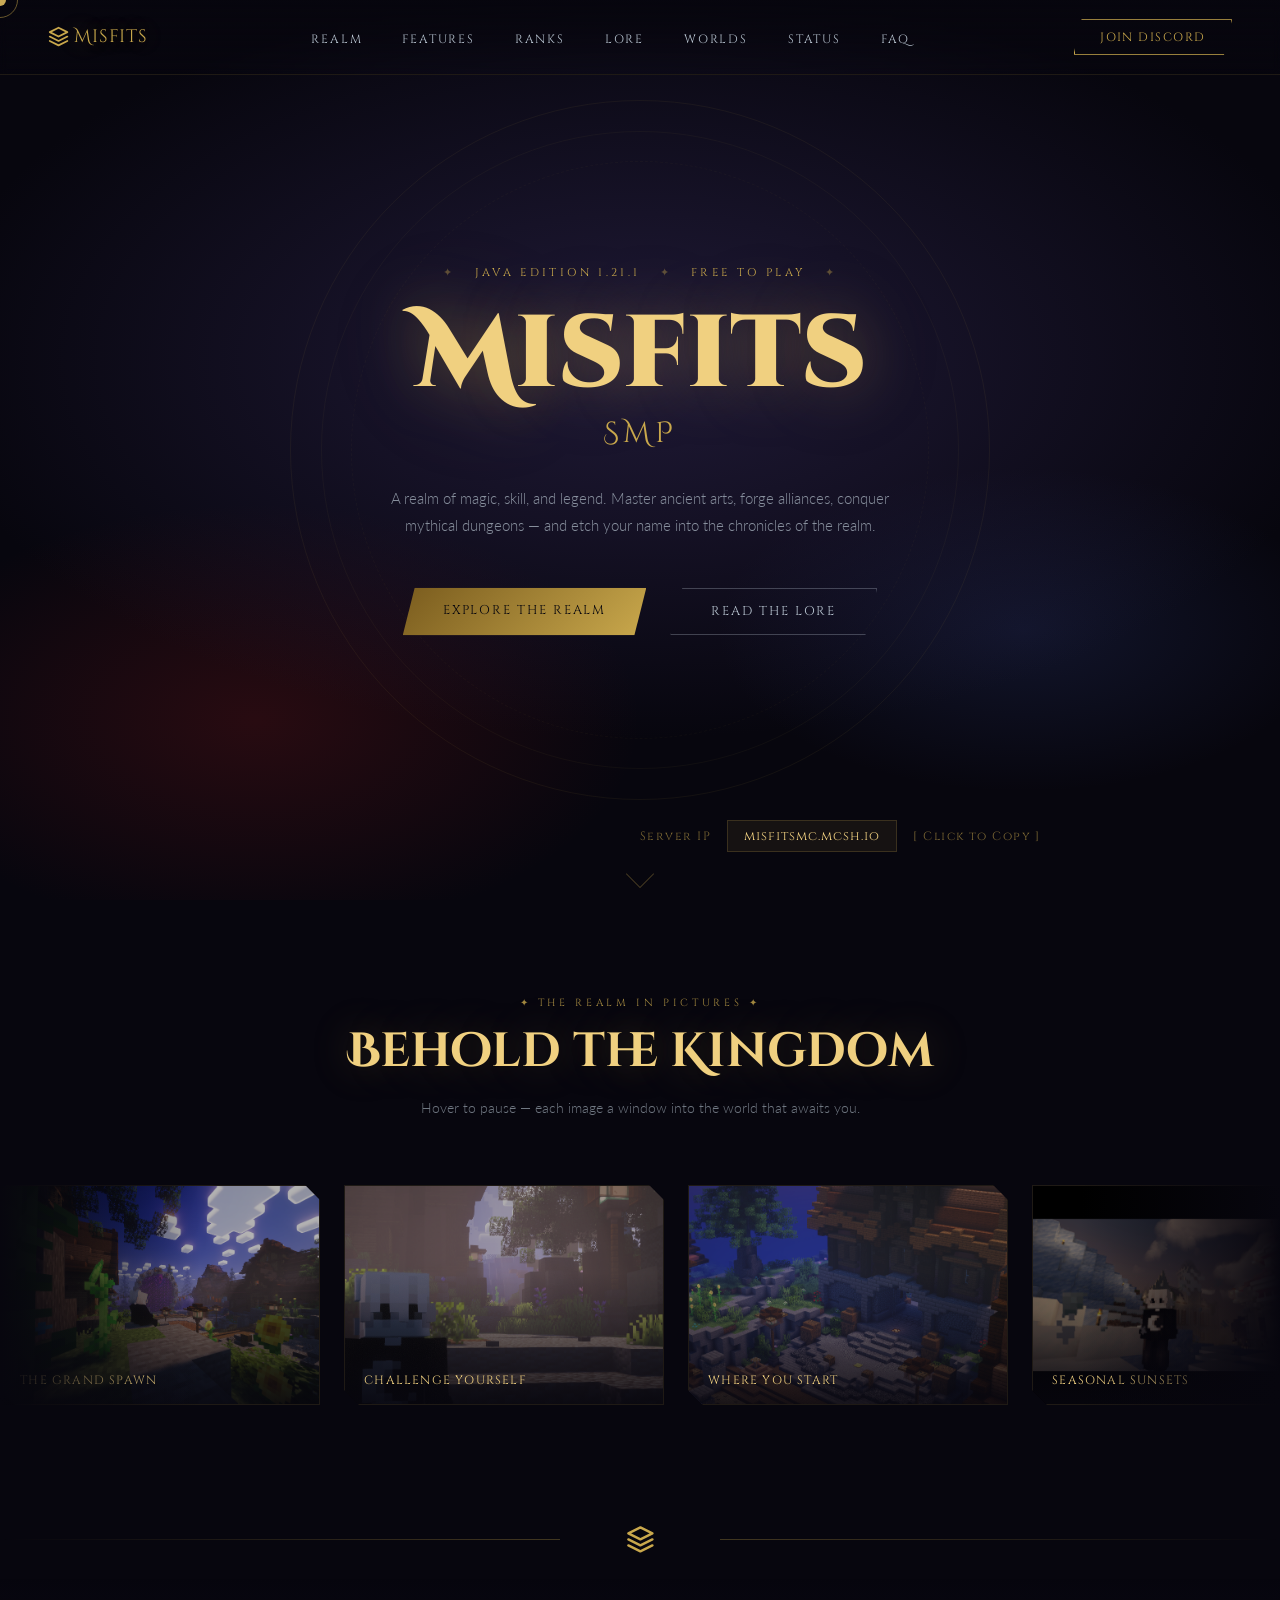
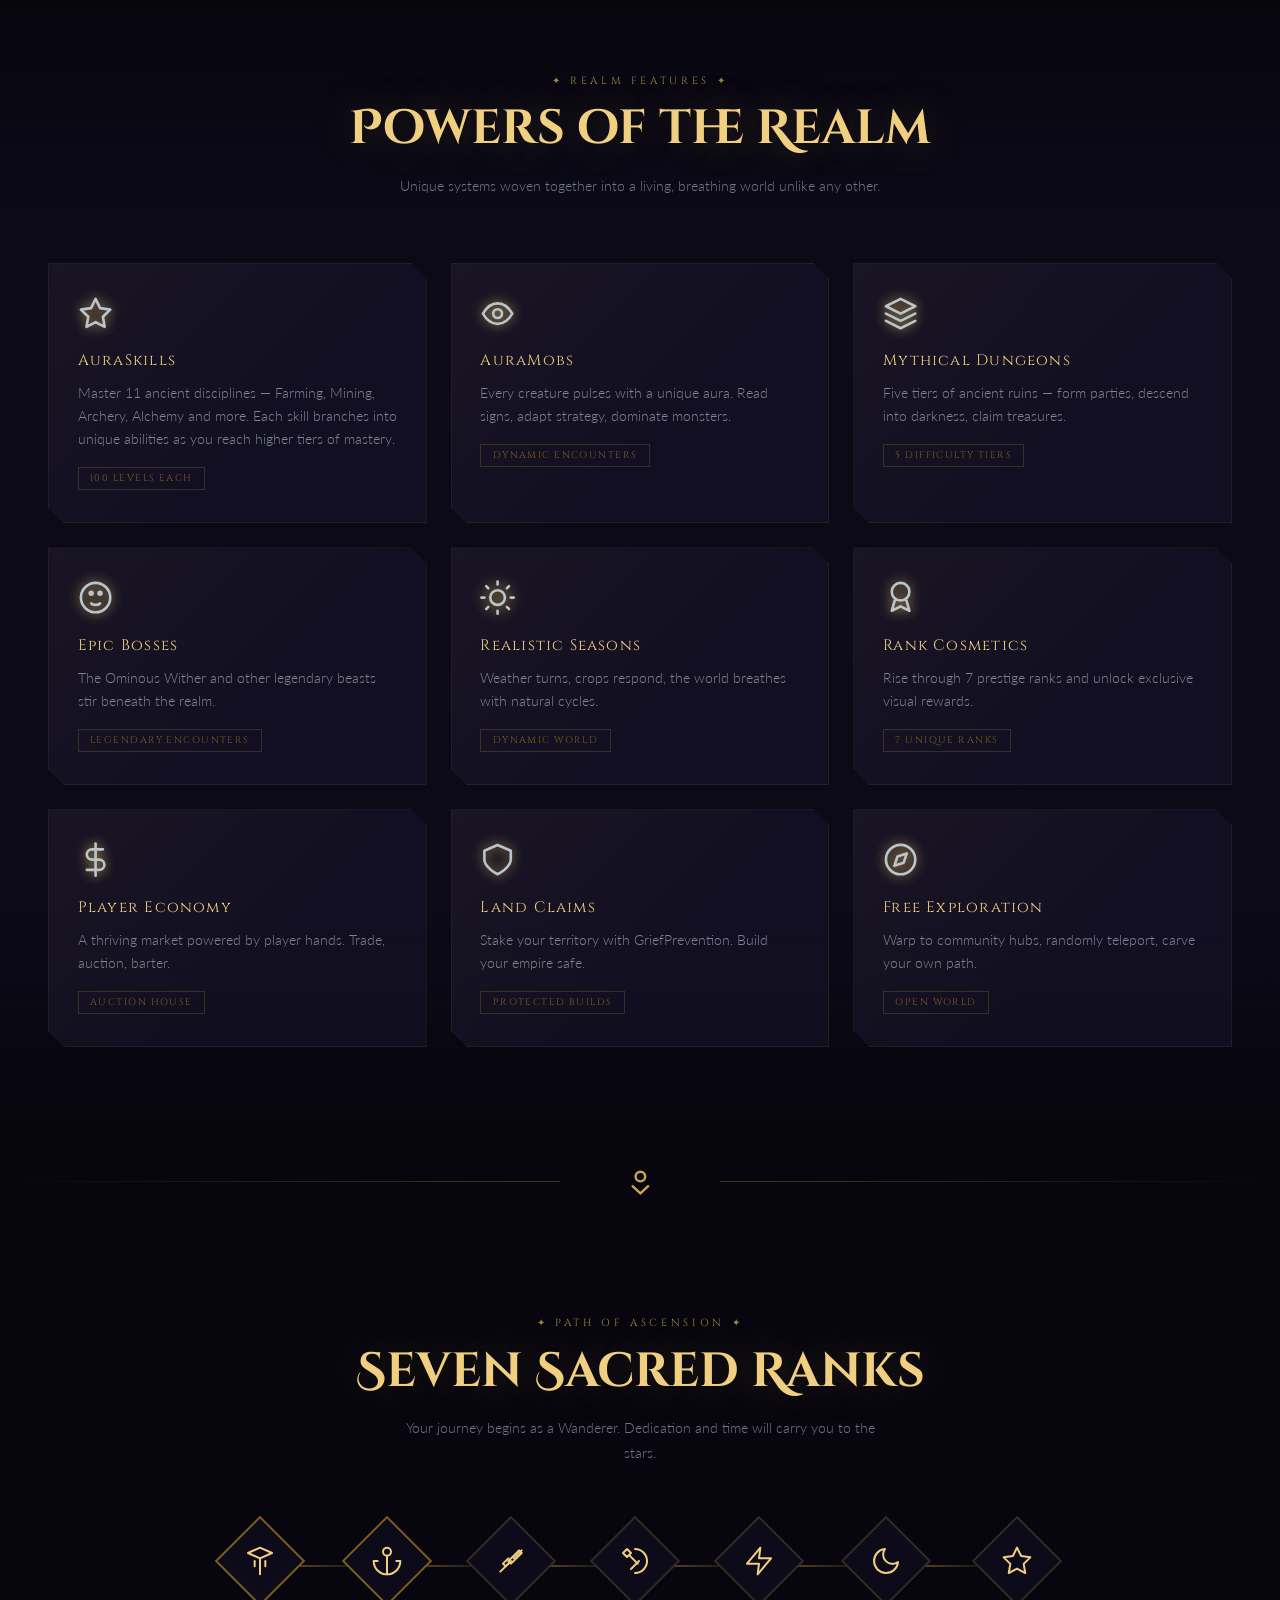
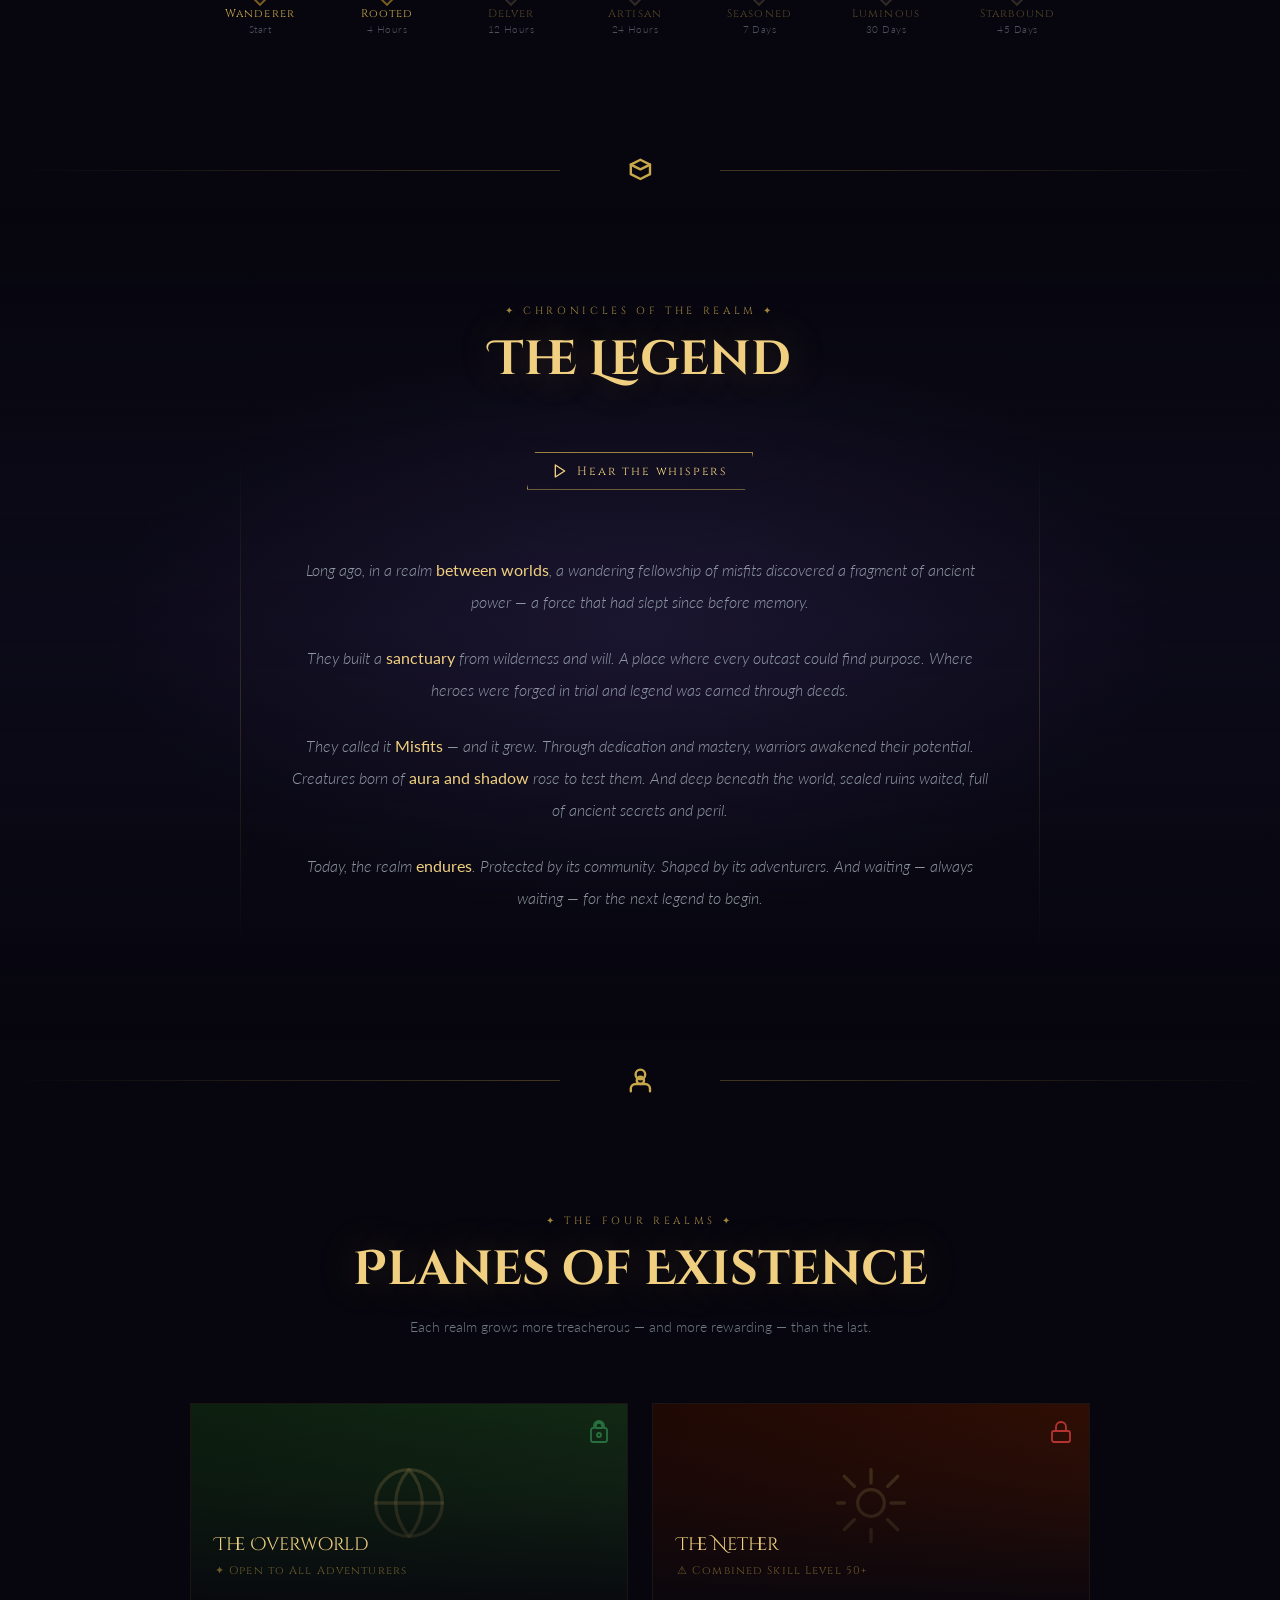
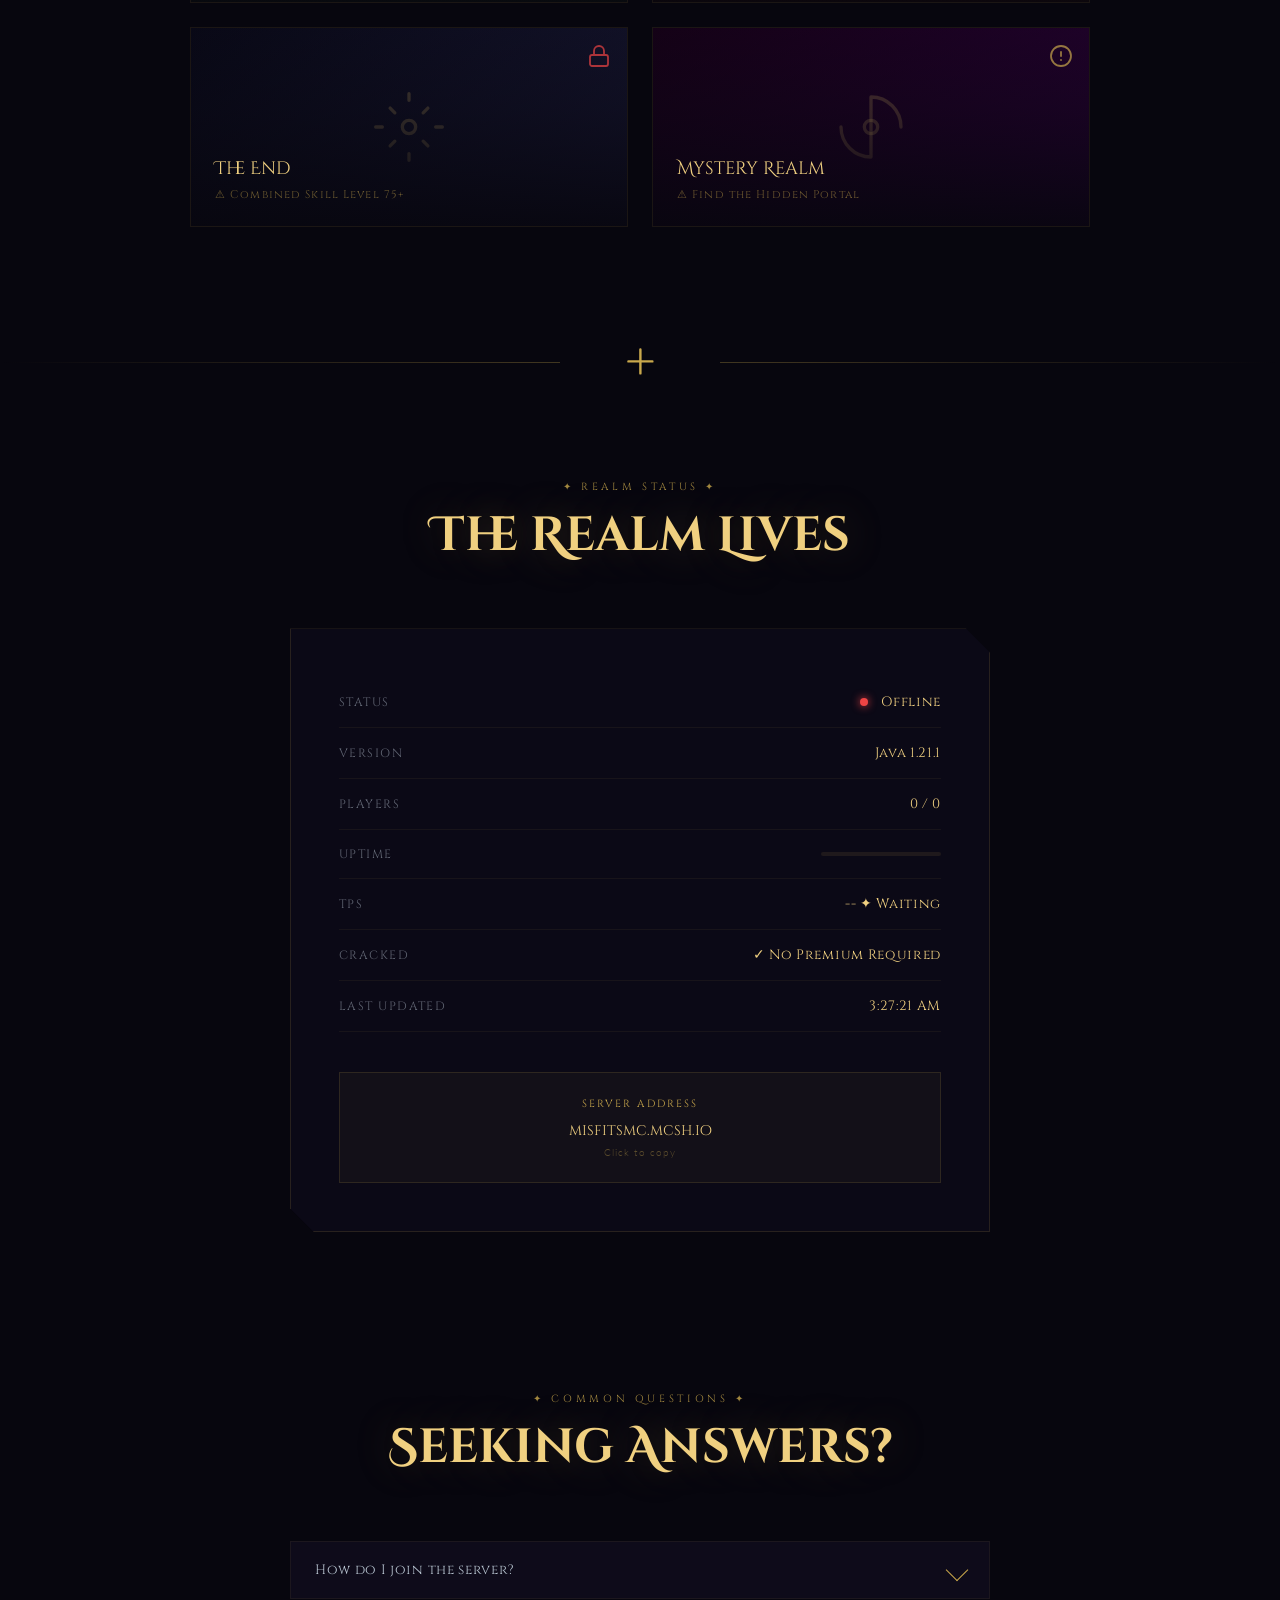
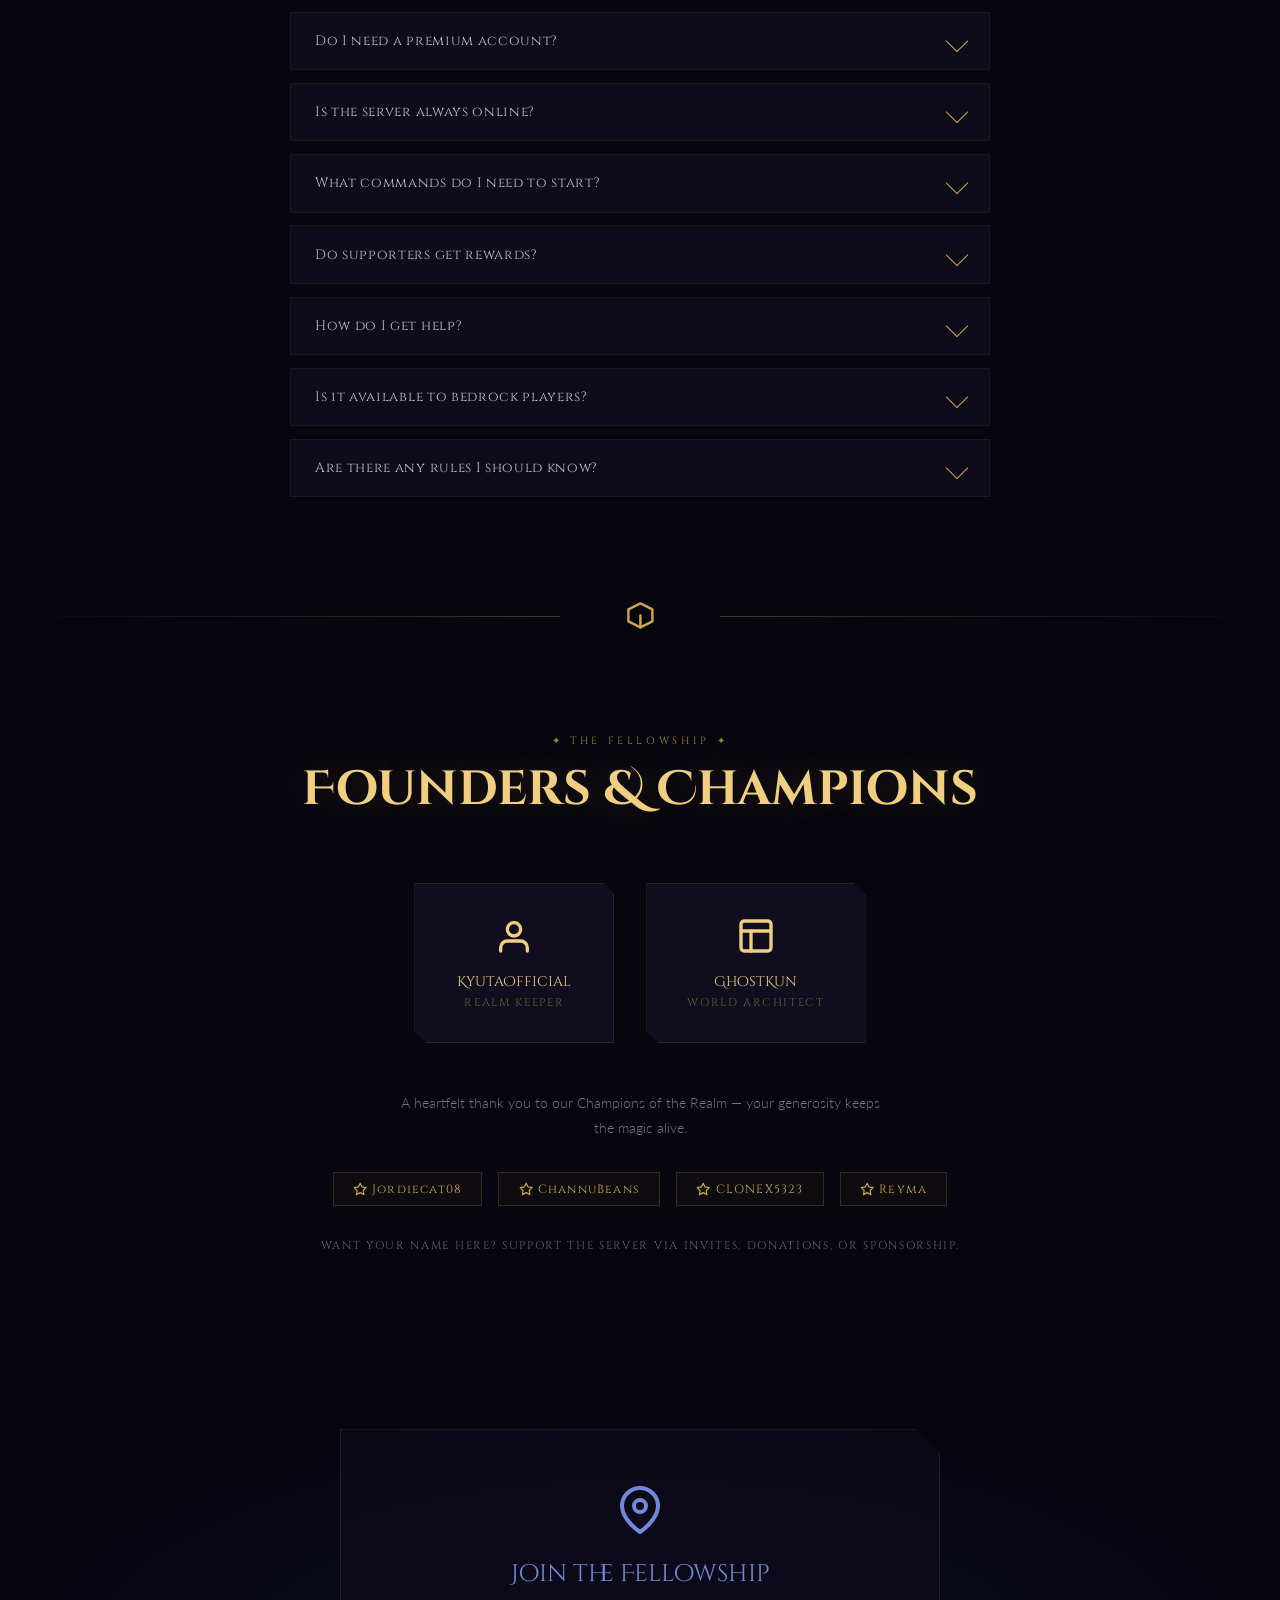
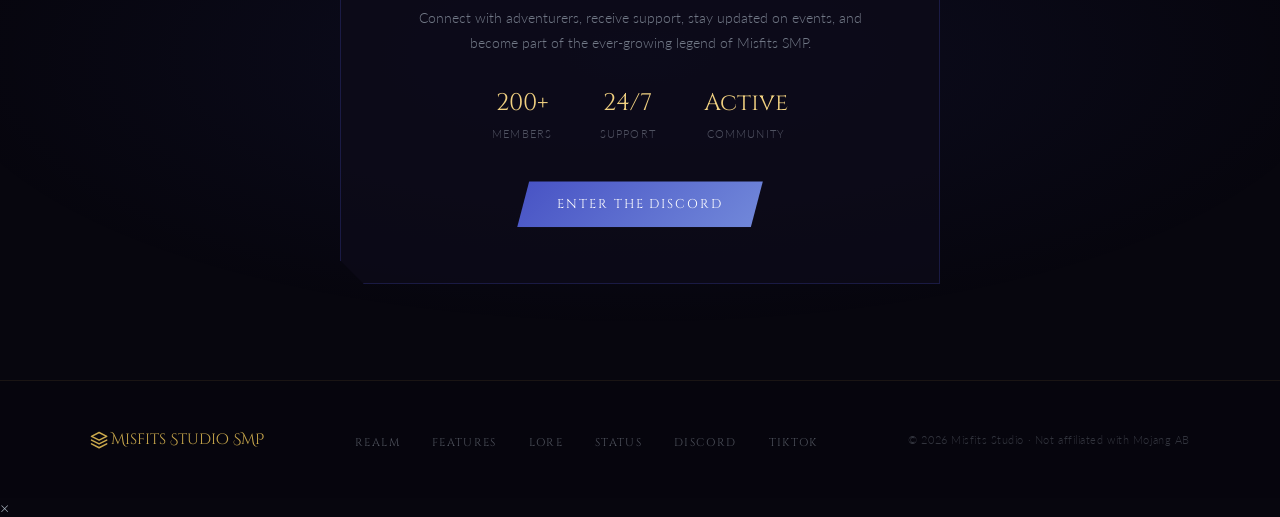
==== commit 99b89933: "update the api and discord links" ====
--- a/index.html
+++ b/index.html
@@ -35,7 +35,7 @@
             <li><a href="#status">Status</a></li>
             <li><a href="#faq">FAQ</a></li>
         </ul>
-        <a class="nav-cta" href="https://discord.gg/FsFwEX9f6p" target="_blank">Join Discord</a>
+        <a class="nav-cta" href="https://discord.gg/gDtYVEB3Jr" target="_blank">Join Discord</a>
     </nav>
 
     <!-- HERO -->
@@ -224,7 +224,7 @@
                 <div class="discord-stat"><span>24/7</span><span>Support</span></div>
                 <div class="discord-stat"><span>Active</span><span>Community</span></div>
             </div>
-            <a class="btn-discord" href="https://discord.gg/FsFwEX9f6p" target="_blank">Enter the Discord</a>
+            <a class="btn-discord" href="https://discord.gg/gDtYVEB3Jr" target="_blank">Enter the Discord</a>
         </div>
     </section>
 
@@ -237,7 +237,7 @@
                 <li><a href="#features">Features</a></li>
                 <li><a href="#lore">Lore</a></li>
                 <li><a href="#status">Status</a></li>
-                <li><a href="https://discord.gg/FsFwEX9f6p" target="_blank">Discord</a></li>
+                <li><a href="https://discord.gg/gDtYVEB3Jr" target="_blank">Discord</a></li>
                 <li><a href="https://www.tiktok.com/@misfitssmp" target="_blank">TikTok</a></li>
             </ul>
             <div class="footer-copy">© 2026 Misfits Studio · Not affiliated with Mojang AB</div>
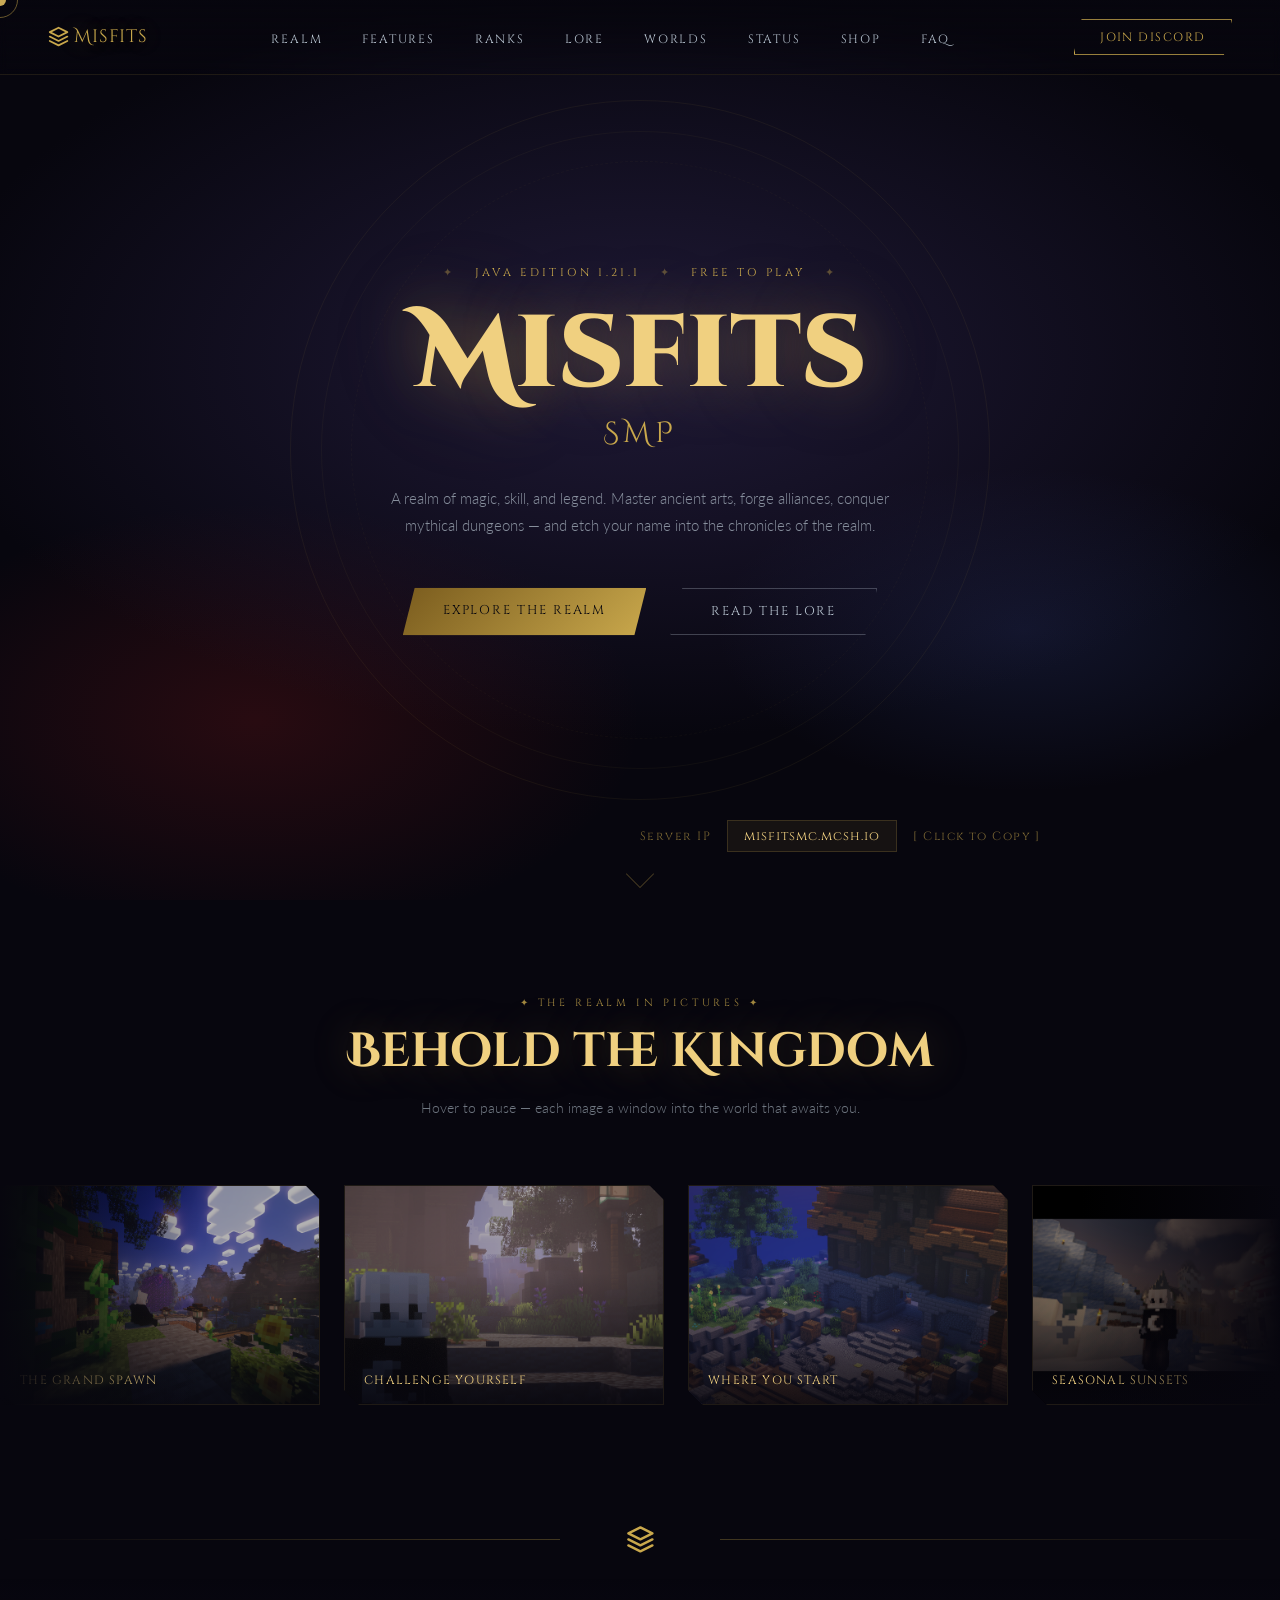
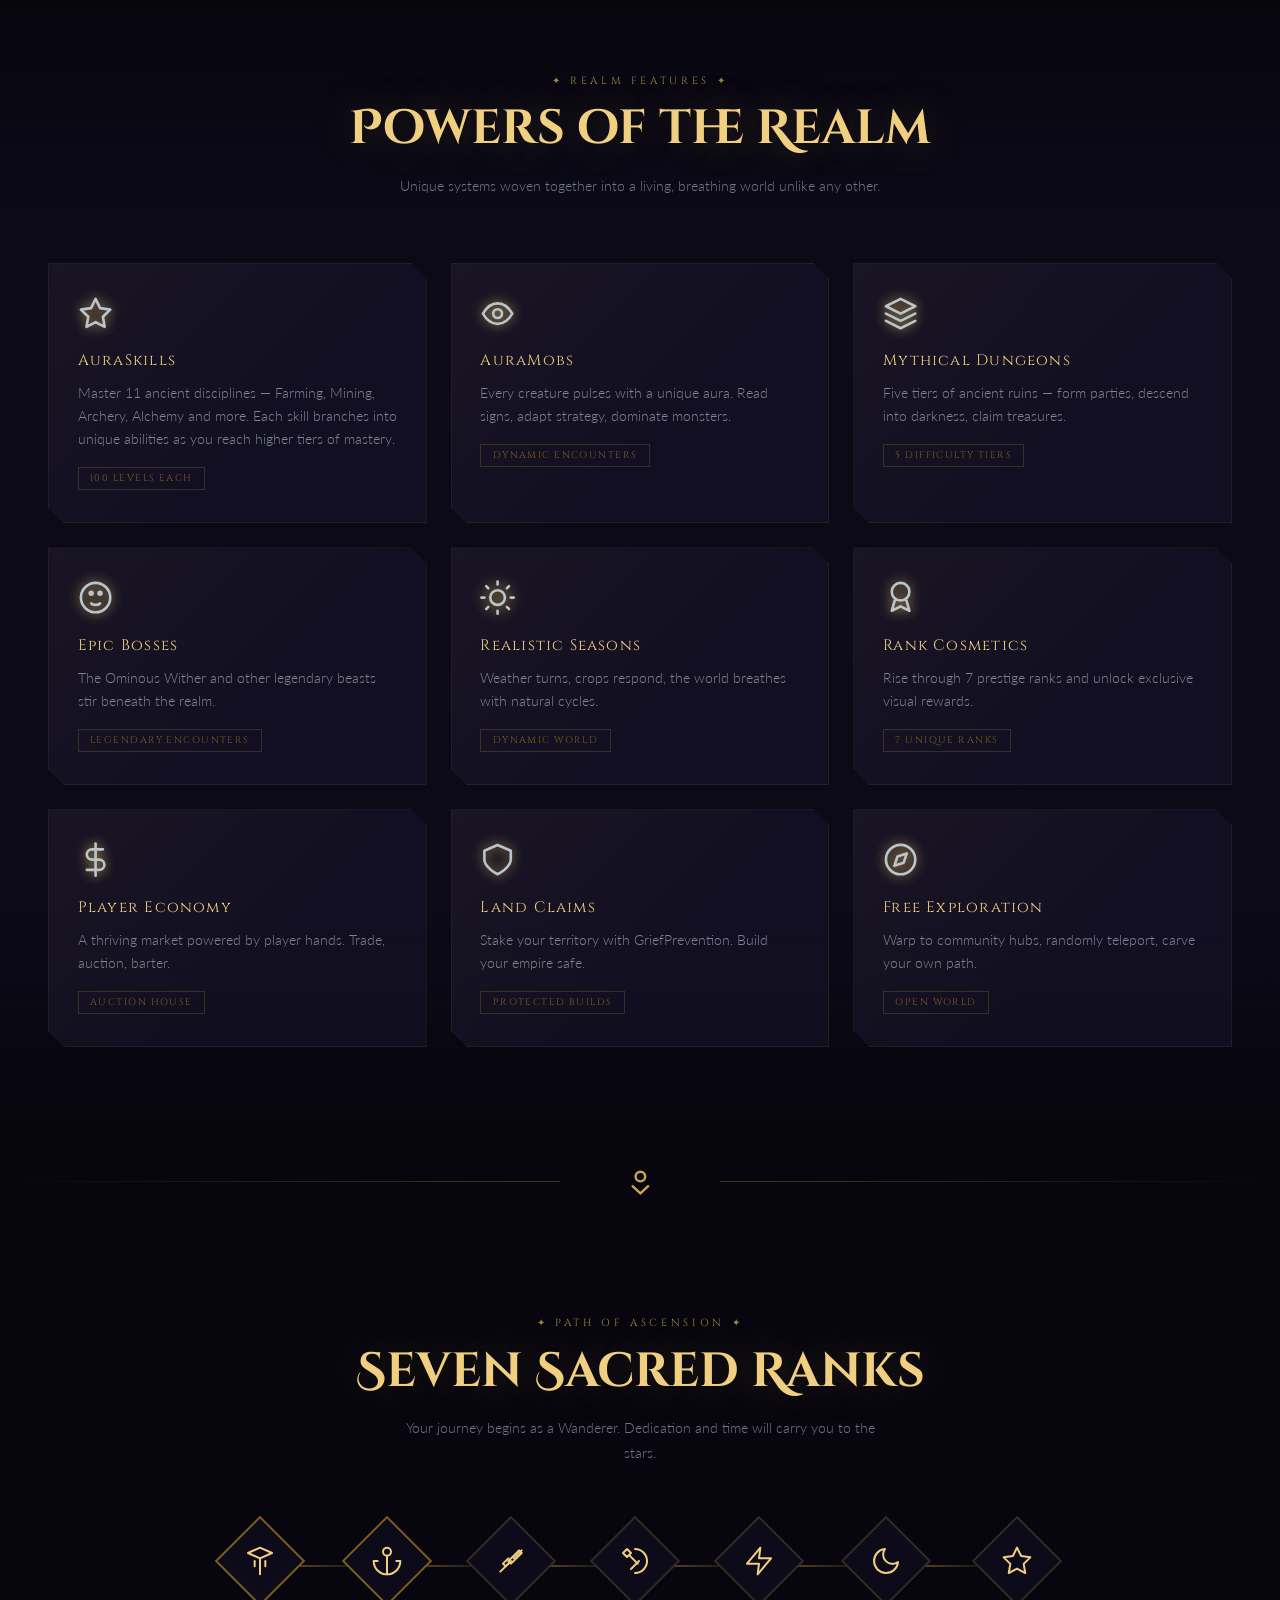
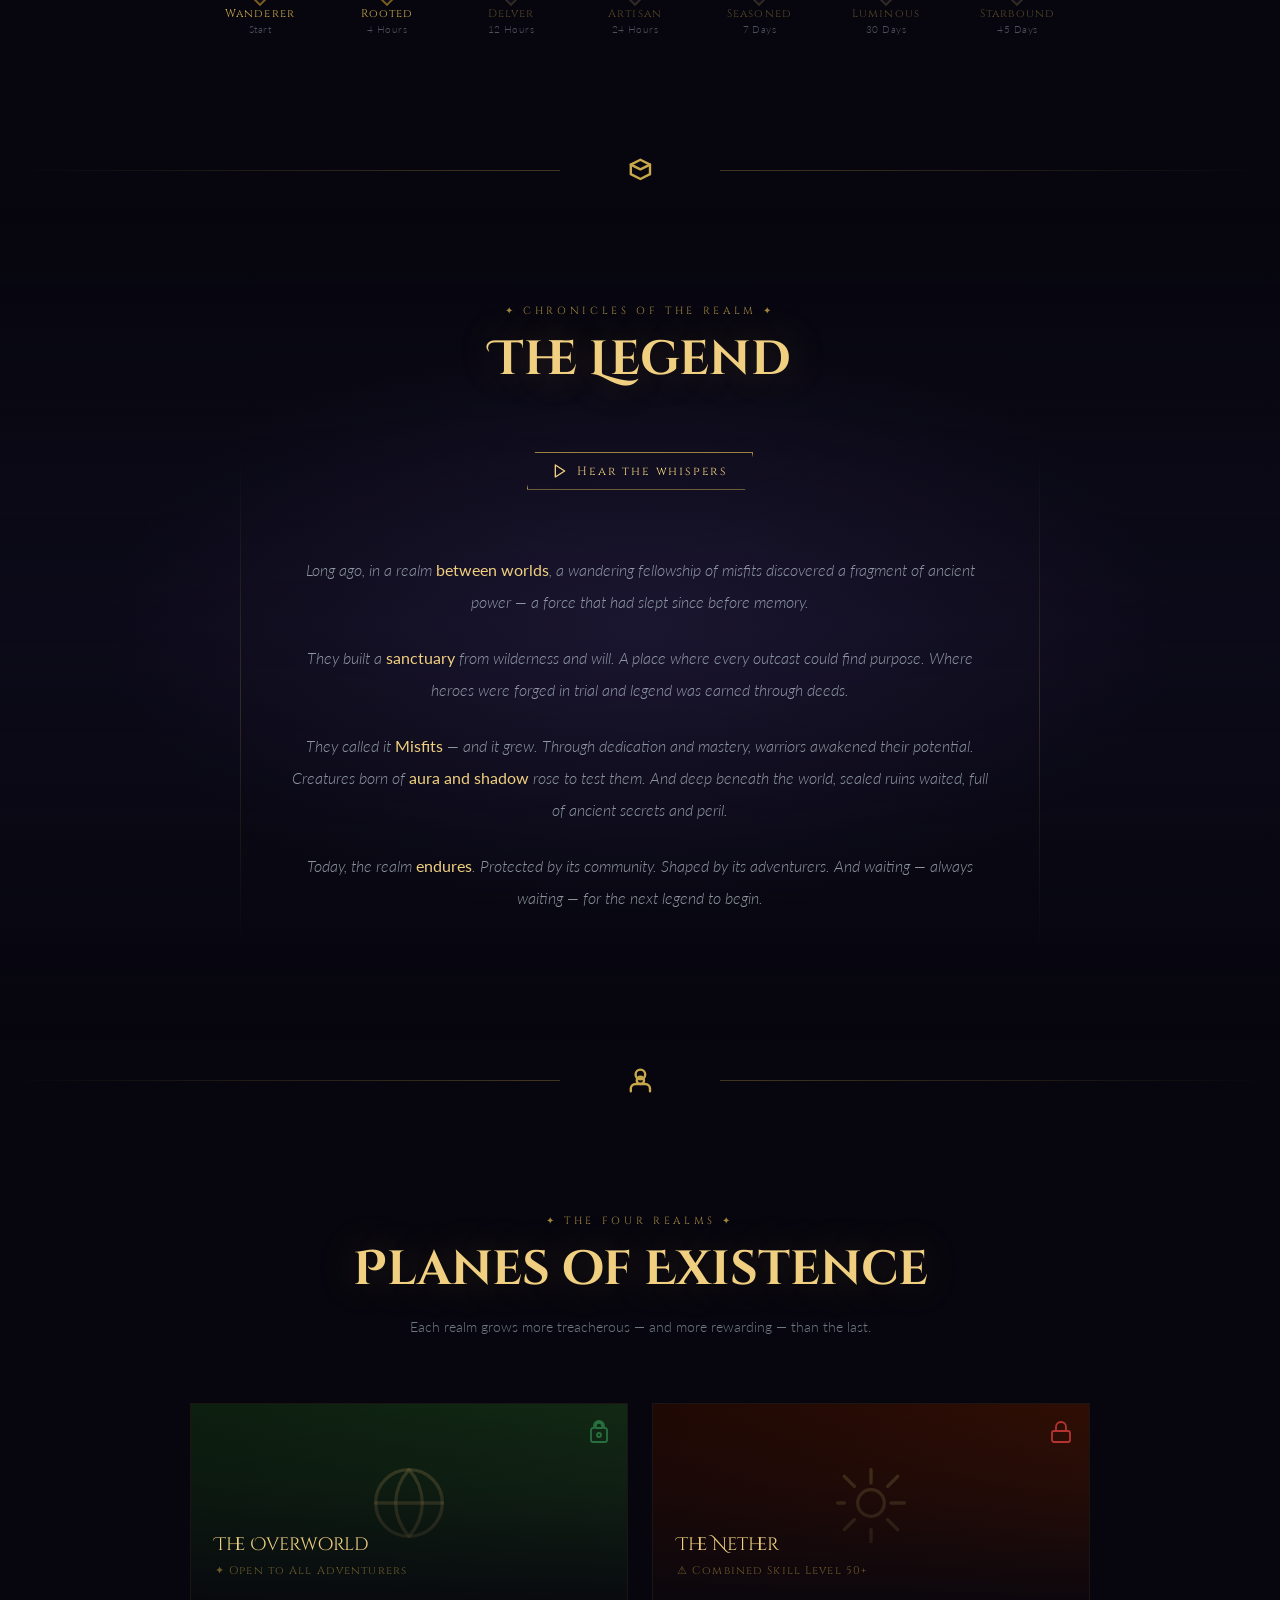
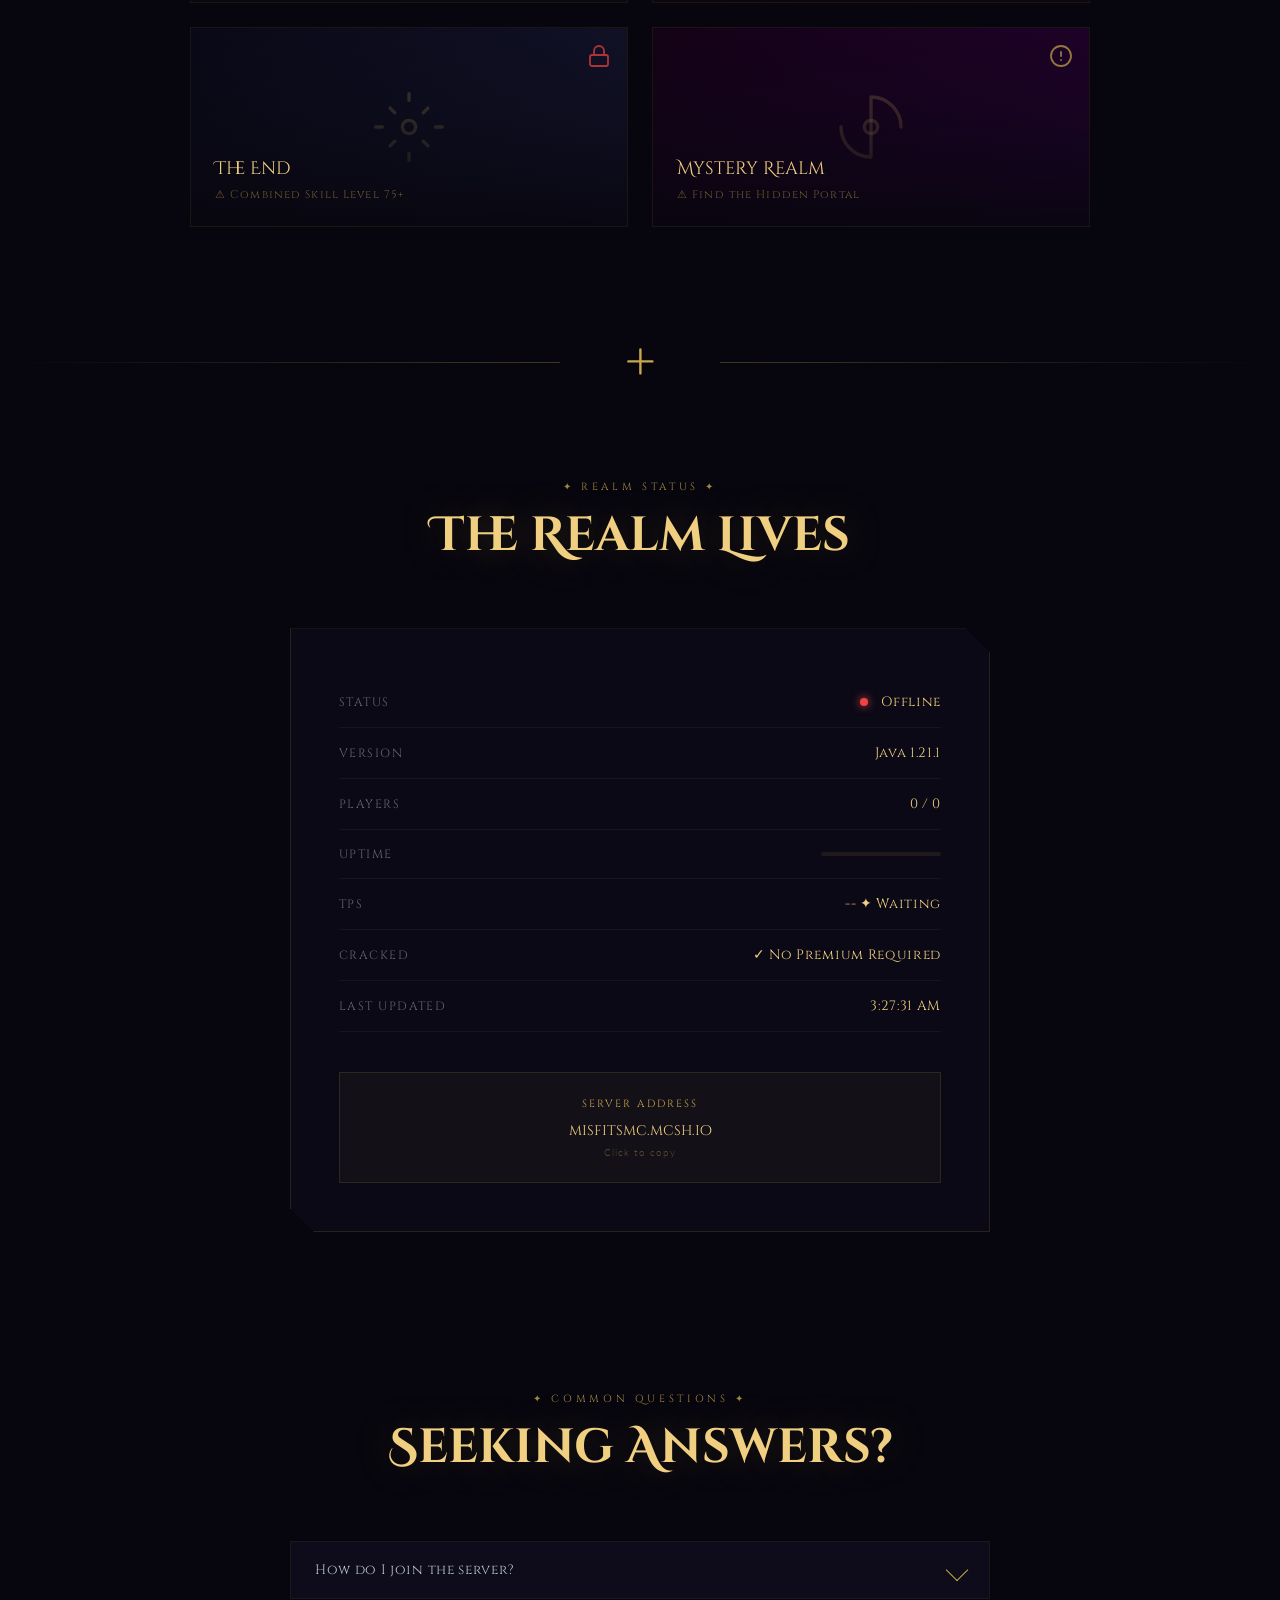
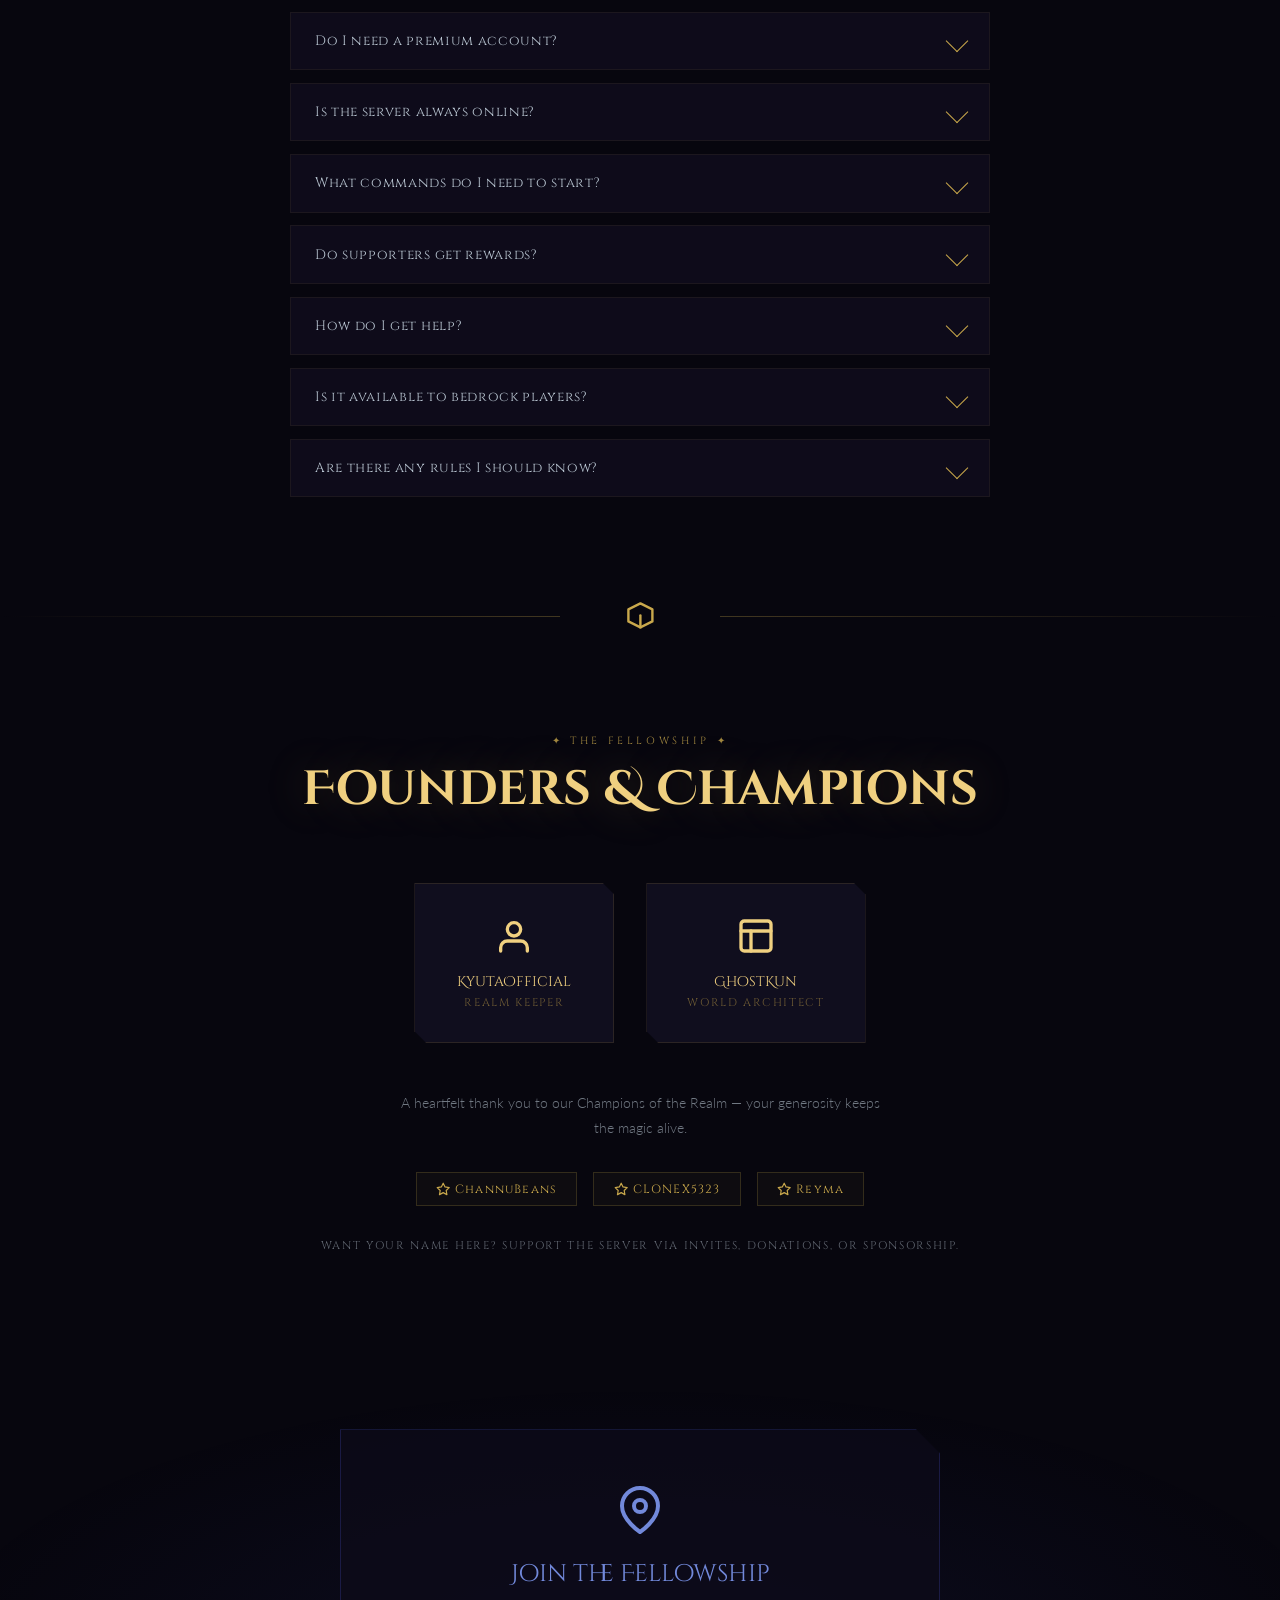
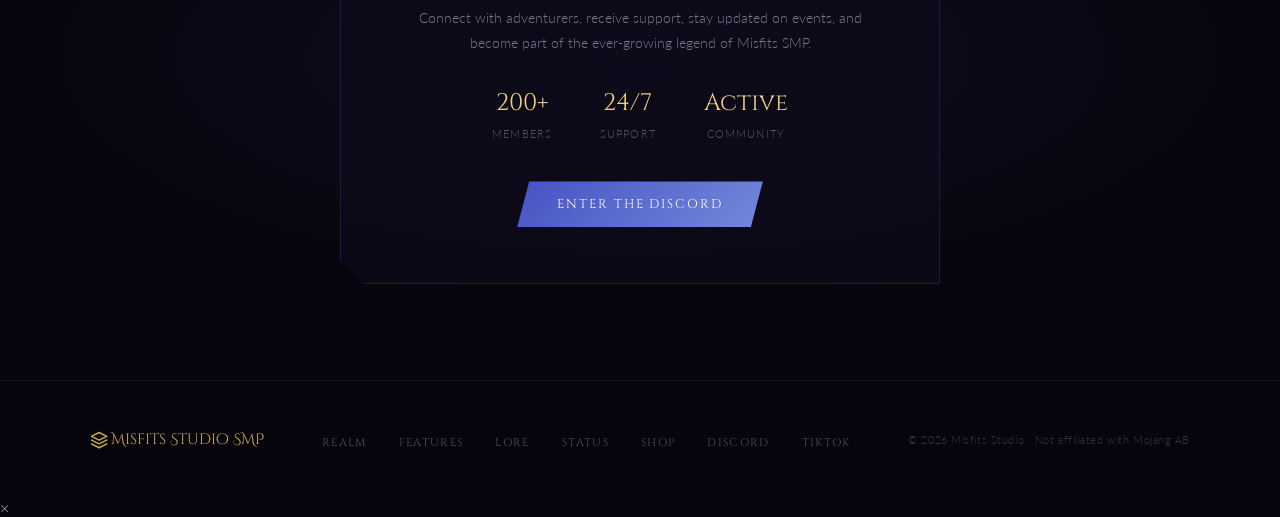
==== commit d81b7d81: "Add the shop link" ====
--- a/index.html
+++ b/index.html
@@ -12,6 +12,7 @@
     <link rel="shortcut icon" href="images/Misfits_favIcon.png" type="image/x-icon">
     <!-- separate CSS file -->
     <link rel="stylesheet" href="css/style.css">
+        <script src="js/main.js" defer></script>
 </head>
 <body>
 
@@ -33,6 +34,7 @@
             <li><a href="#lore">Lore</a></li>
             <li><a href="#worlds">Worlds</a></li>
             <li><a href="#status">Status</a></li>
+            <li><a href="https://misfitssmpshop.netlify.app/" target="_blank">Shop</a></li>
             <li><a href="#faq">FAQ</a></li>
         </ul>
         <a class="nav-cta" href="https://discord.gg/gDtYVEB3Jr" target="_blank">Join Discord</a>
@@ -237,6 +239,7 @@
                 <li><a href="#features">Features</a></li>
                 <li><a href="#lore">Lore</a></li>
                 <li><a href="#status">Status</a></li>
+                <li><a href="https://misfitssmpshop.netlify.app" target="_blank">Shop</a></li>
                 <li><a href="https://discord.gg/gDtYVEB3Jr" target="_blank">Discord</a></li>
                 <li><a href="https://www.tiktok.com/@misfitssmp" target="_blank">TikTok</a></li>
             </ul>
@@ -252,6 +255,6 @@
 	</div>
 
     <!-- separate JS file (defer) -->
-    <script src="js/main.js" defer></script>
+
 </body>
 </html>
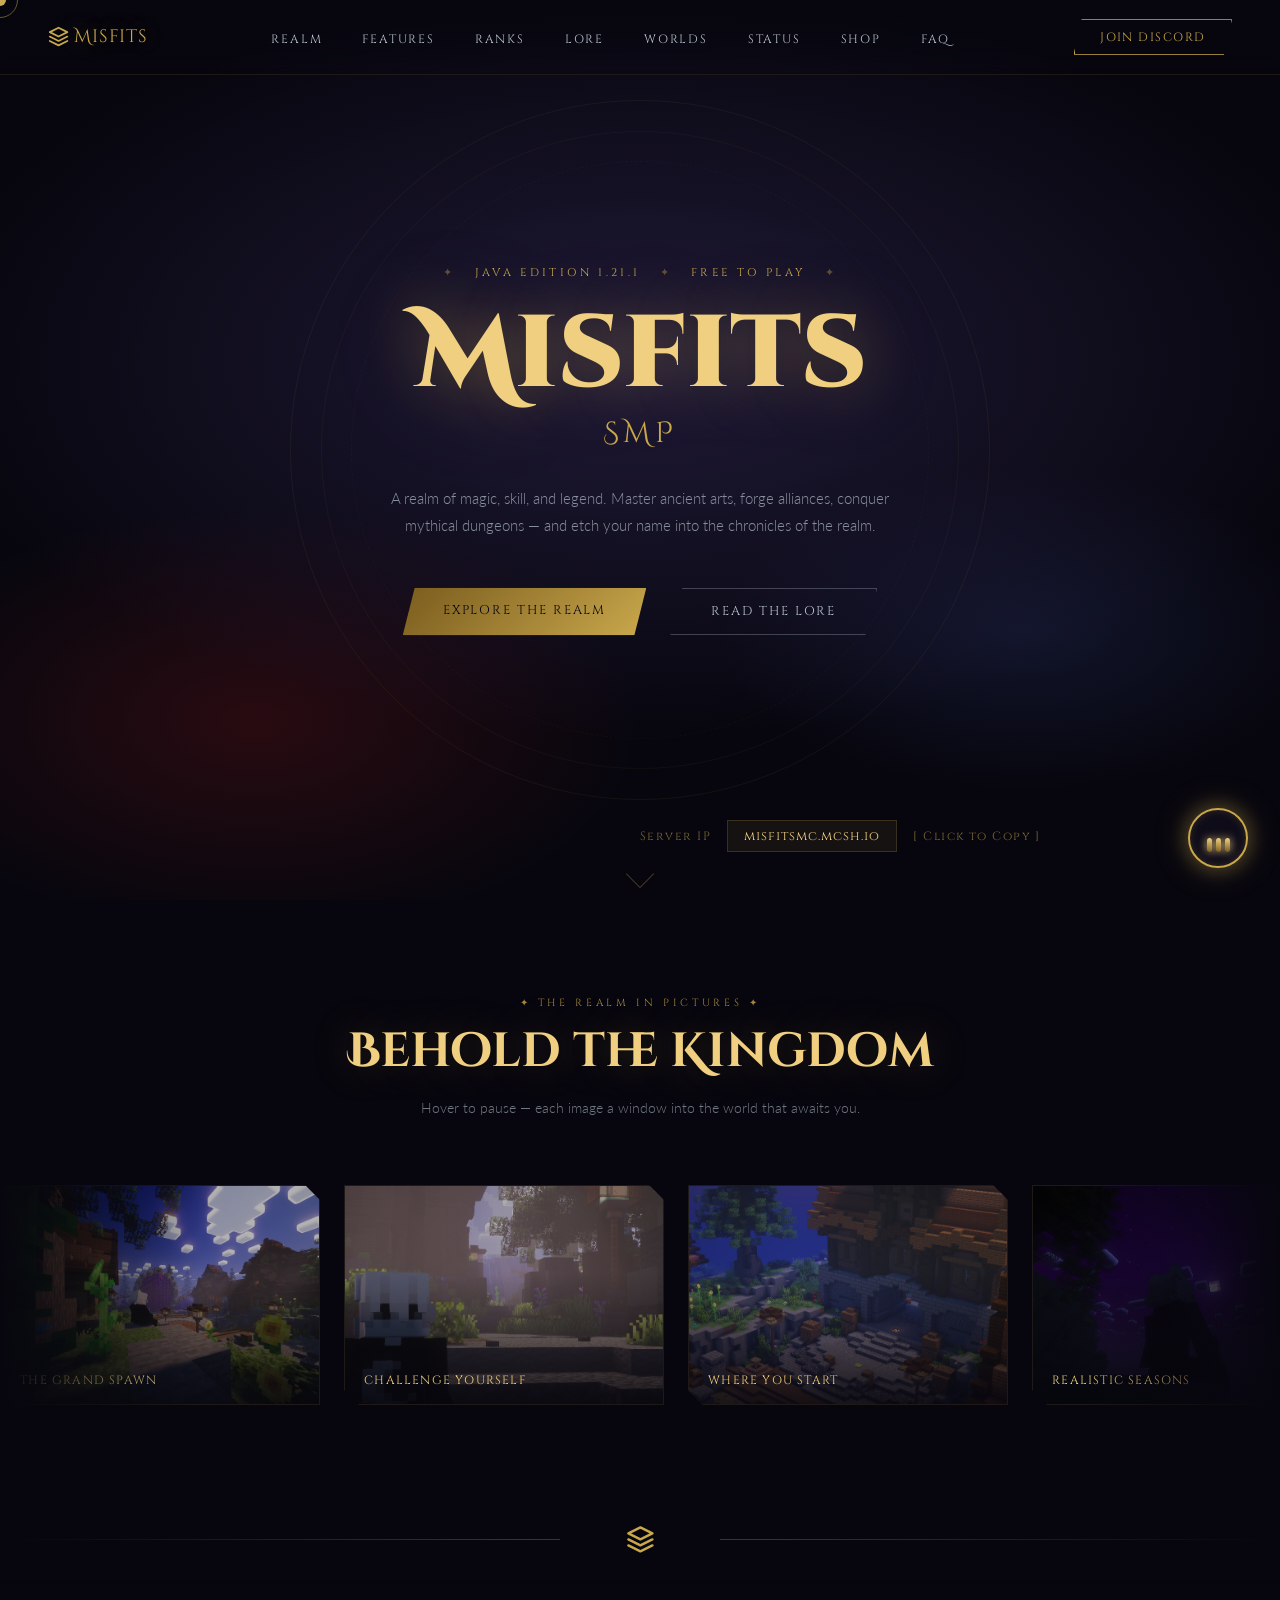
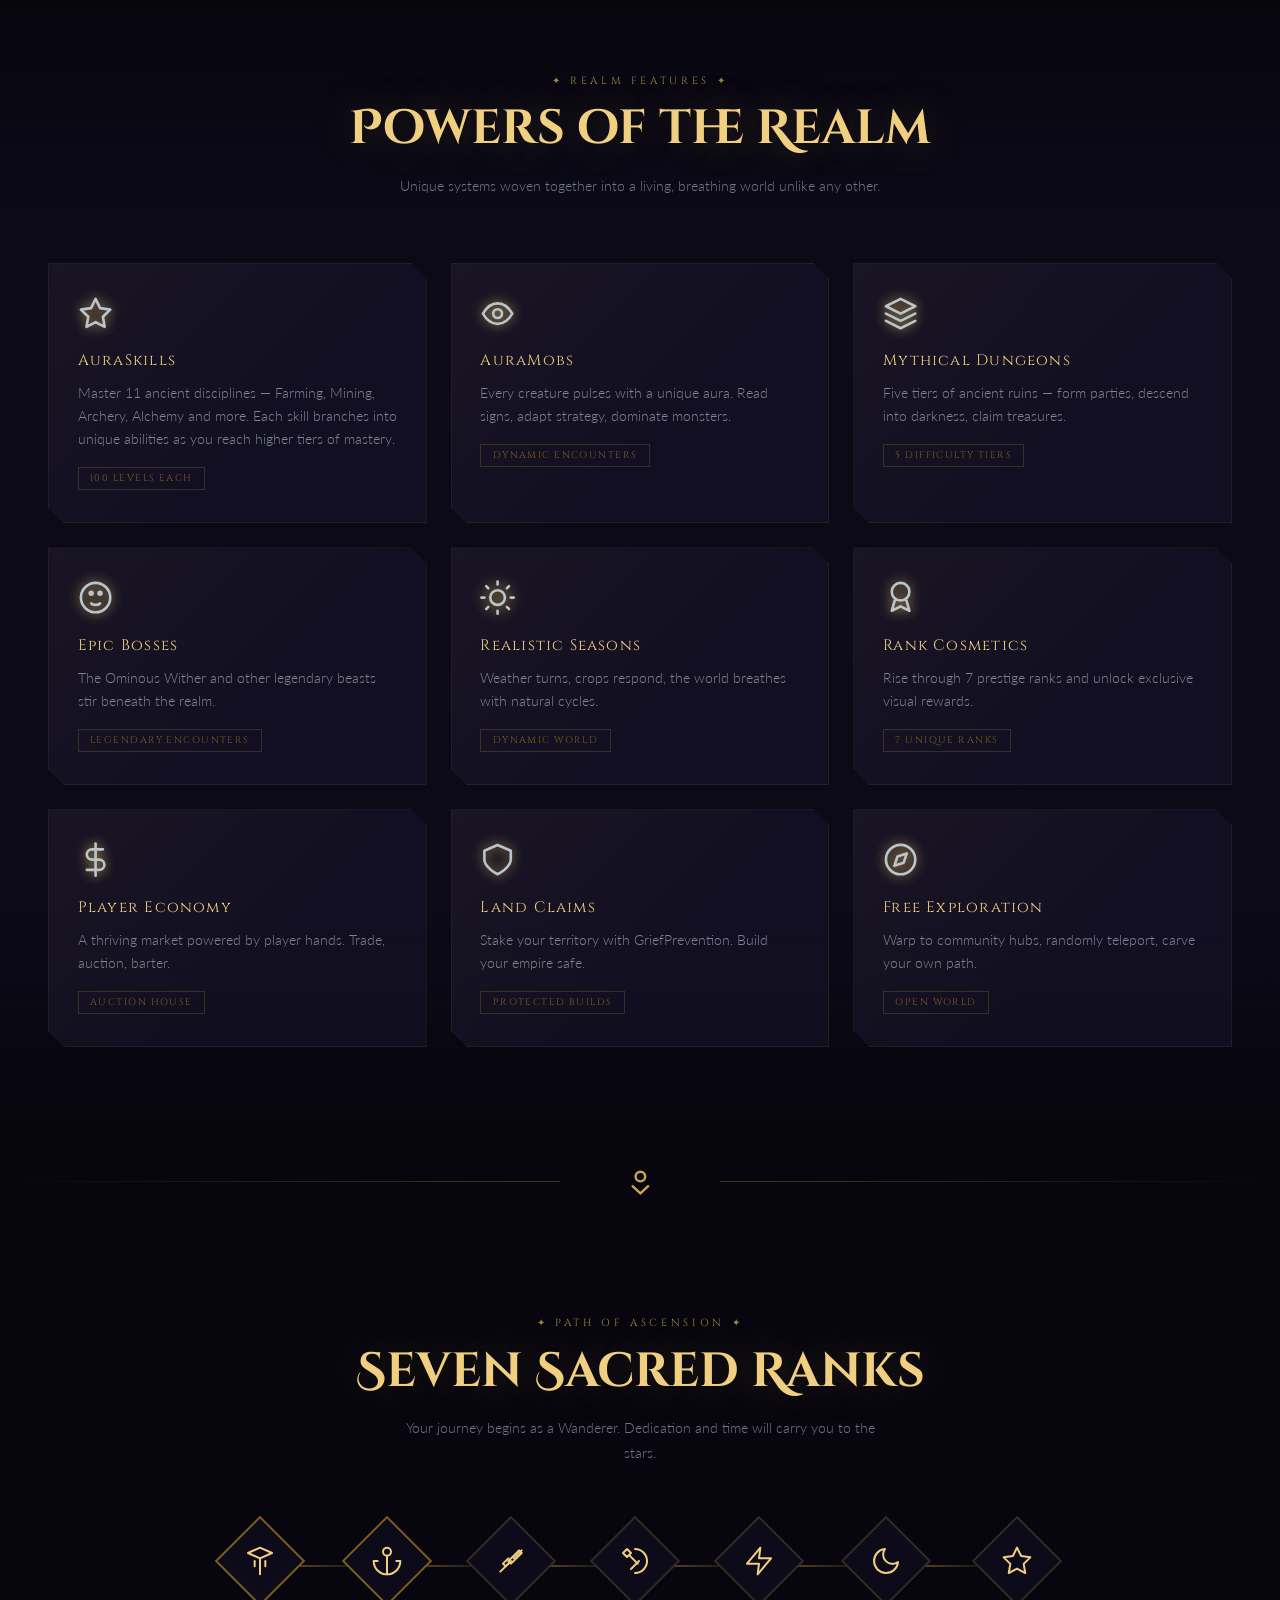
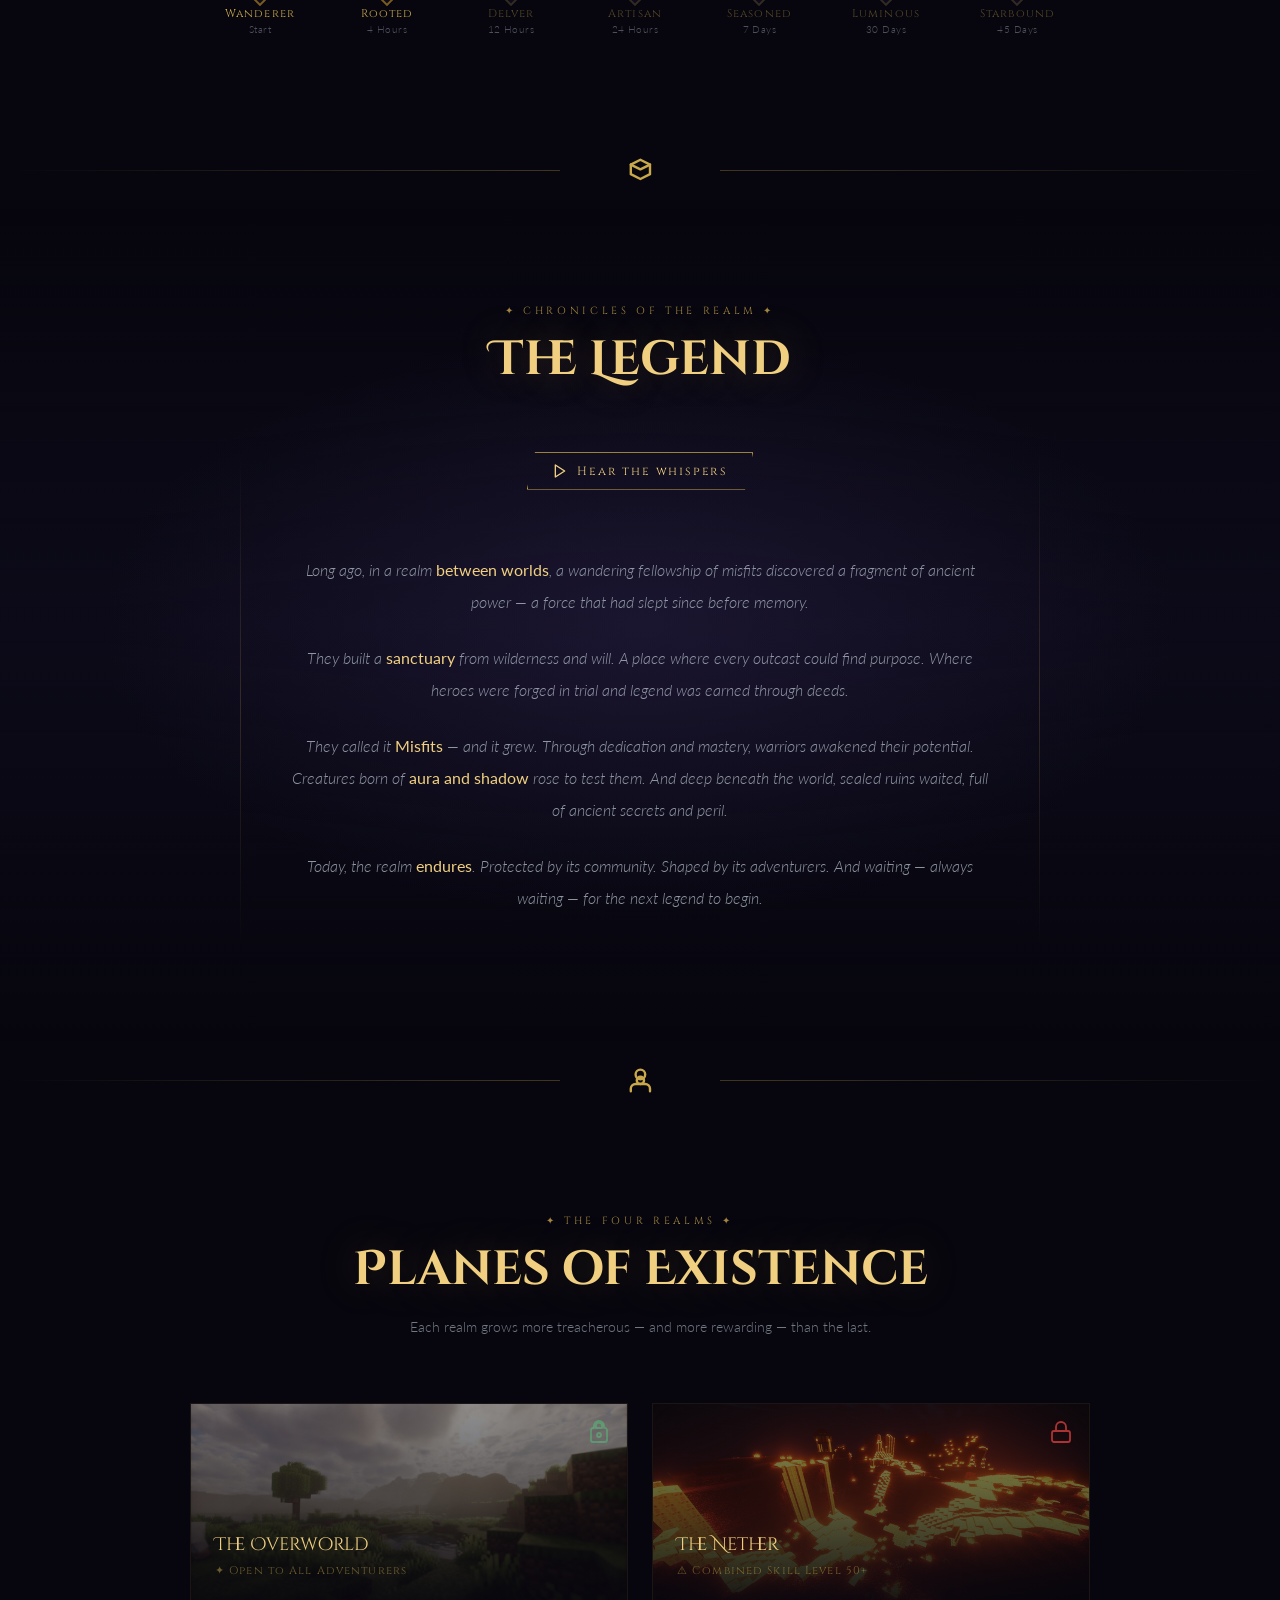
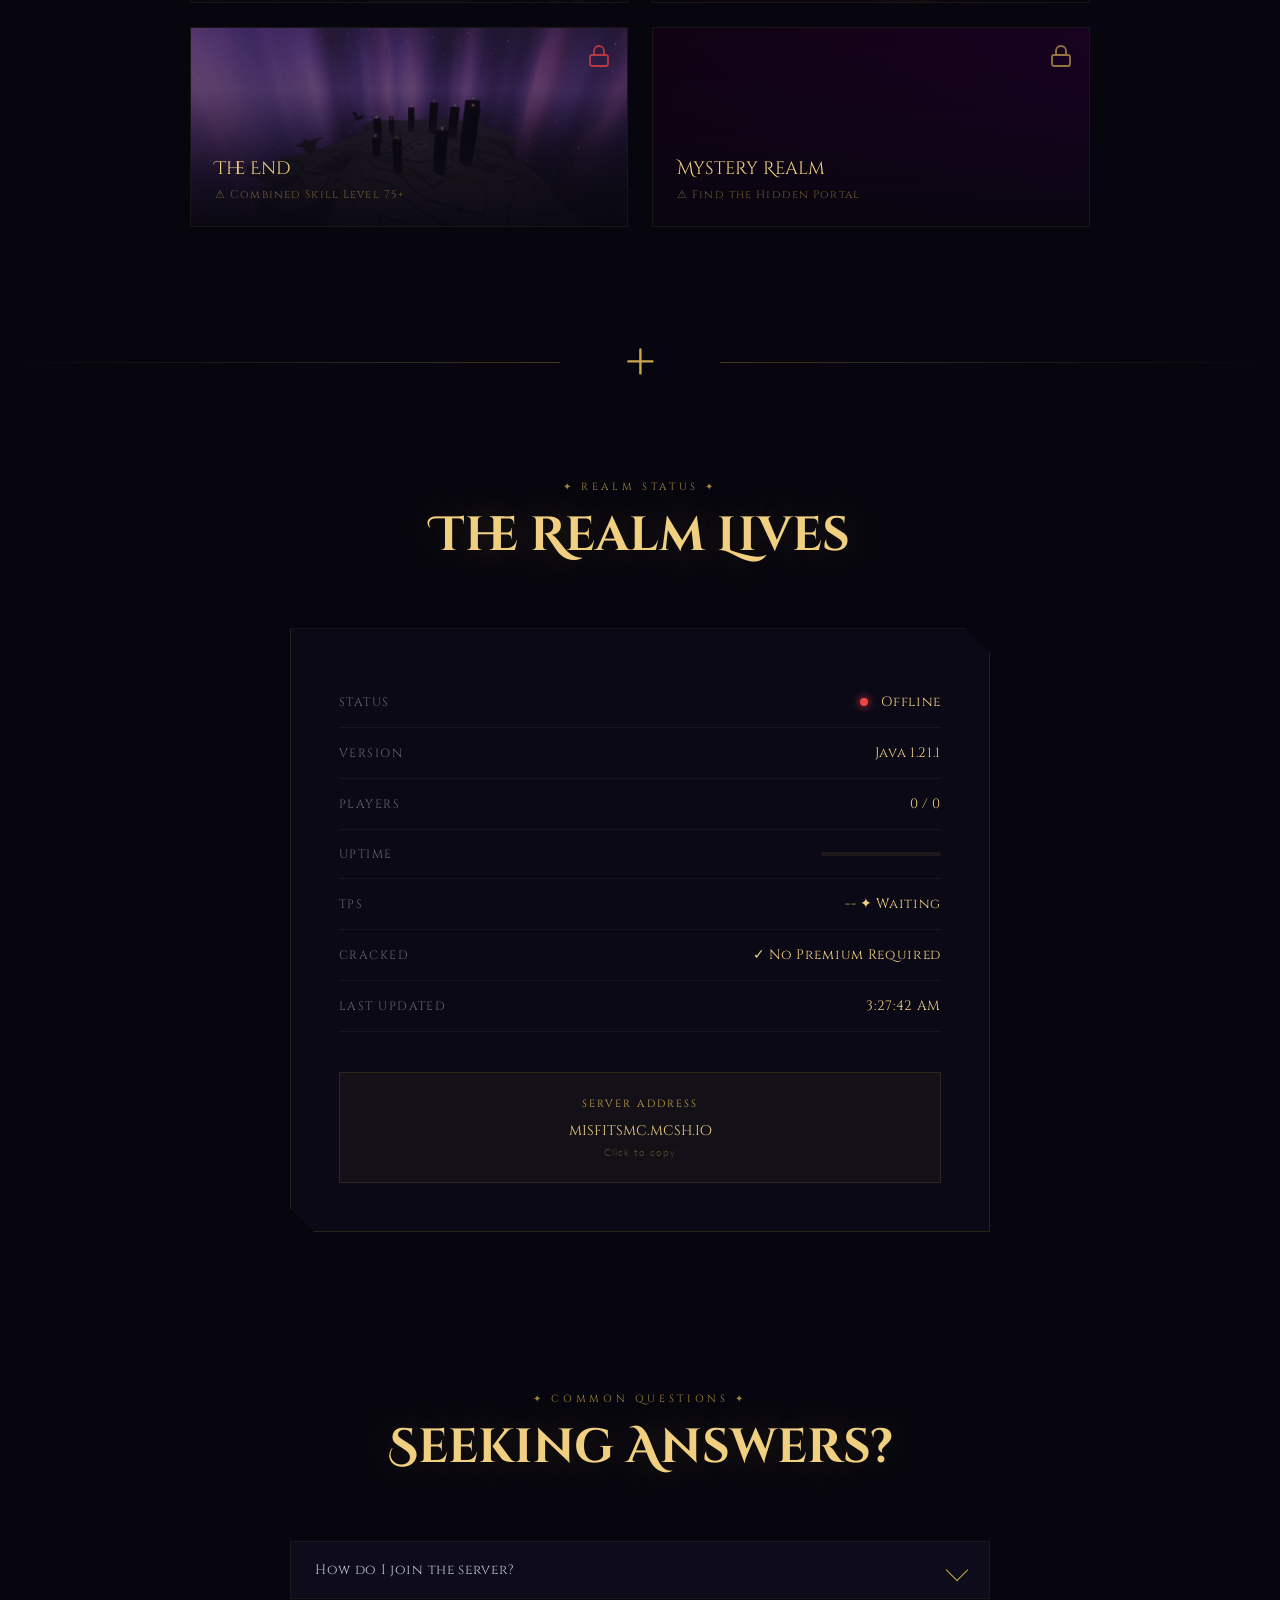
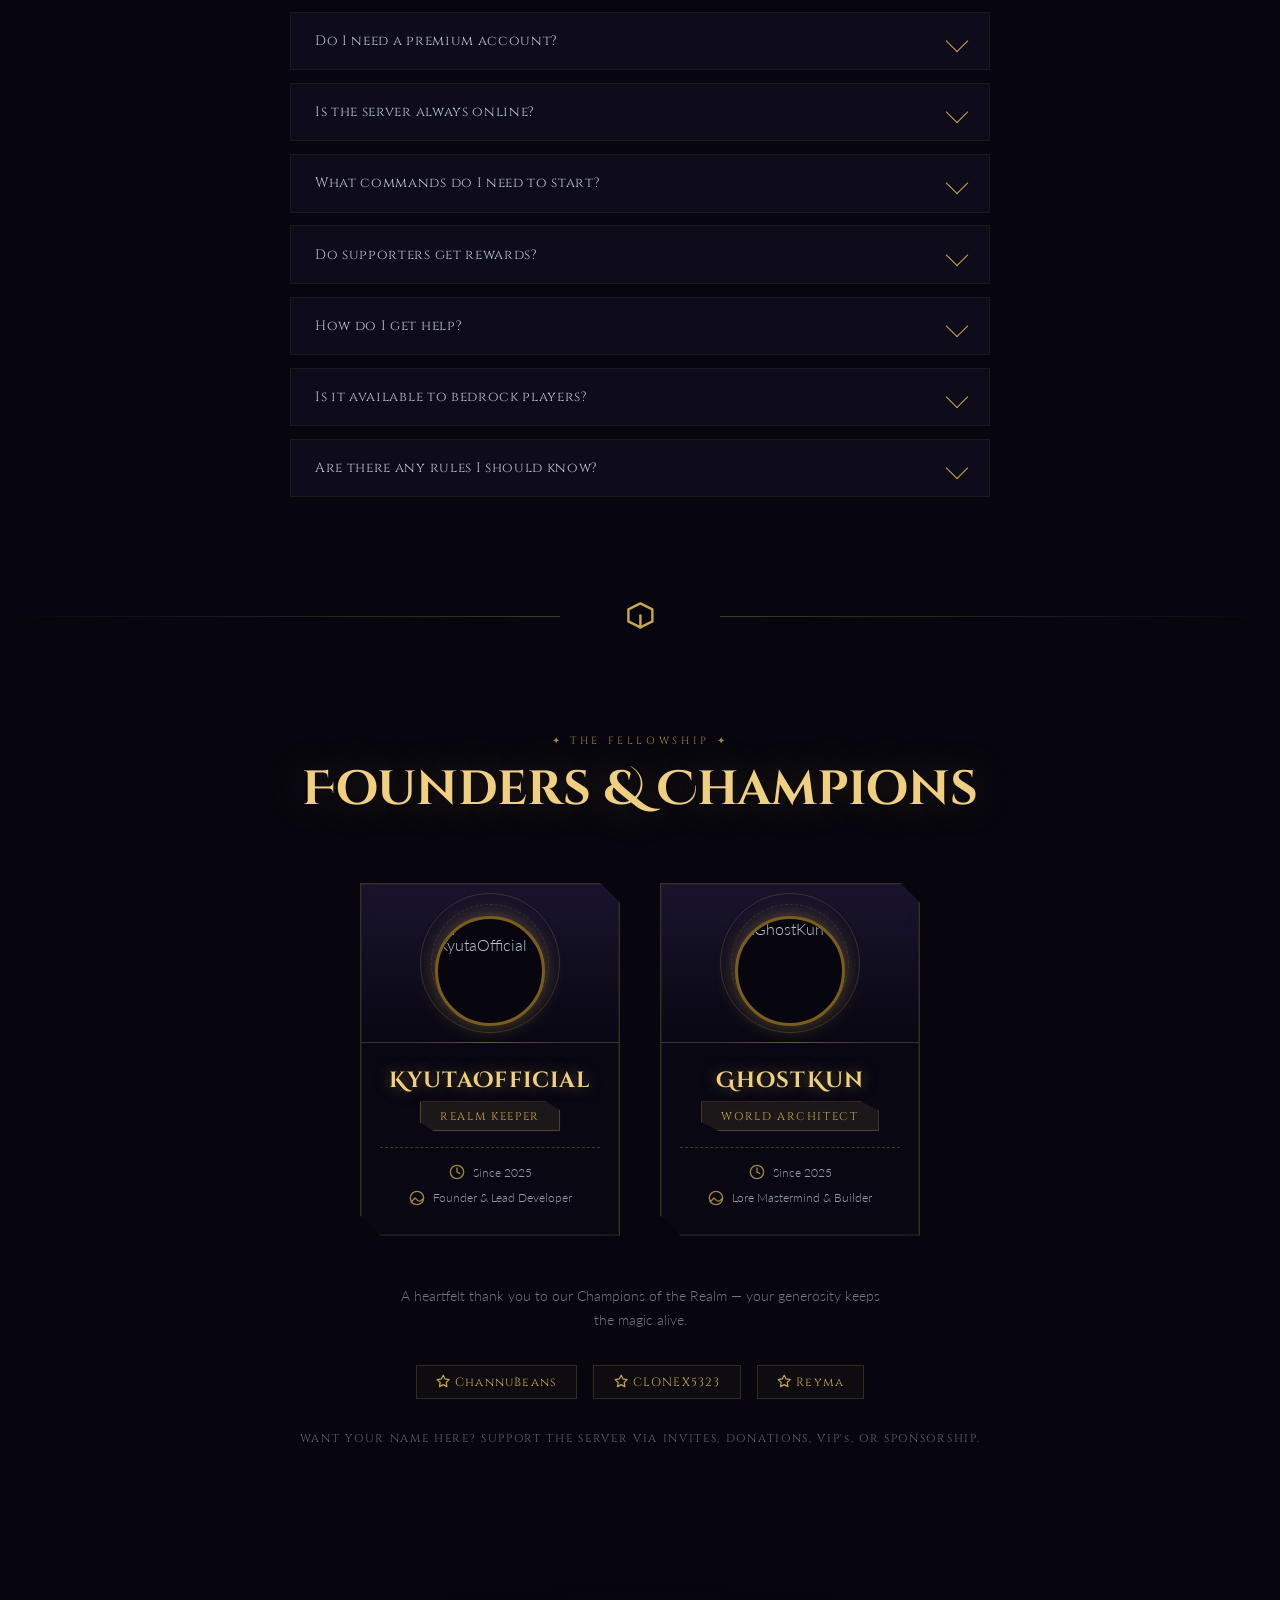
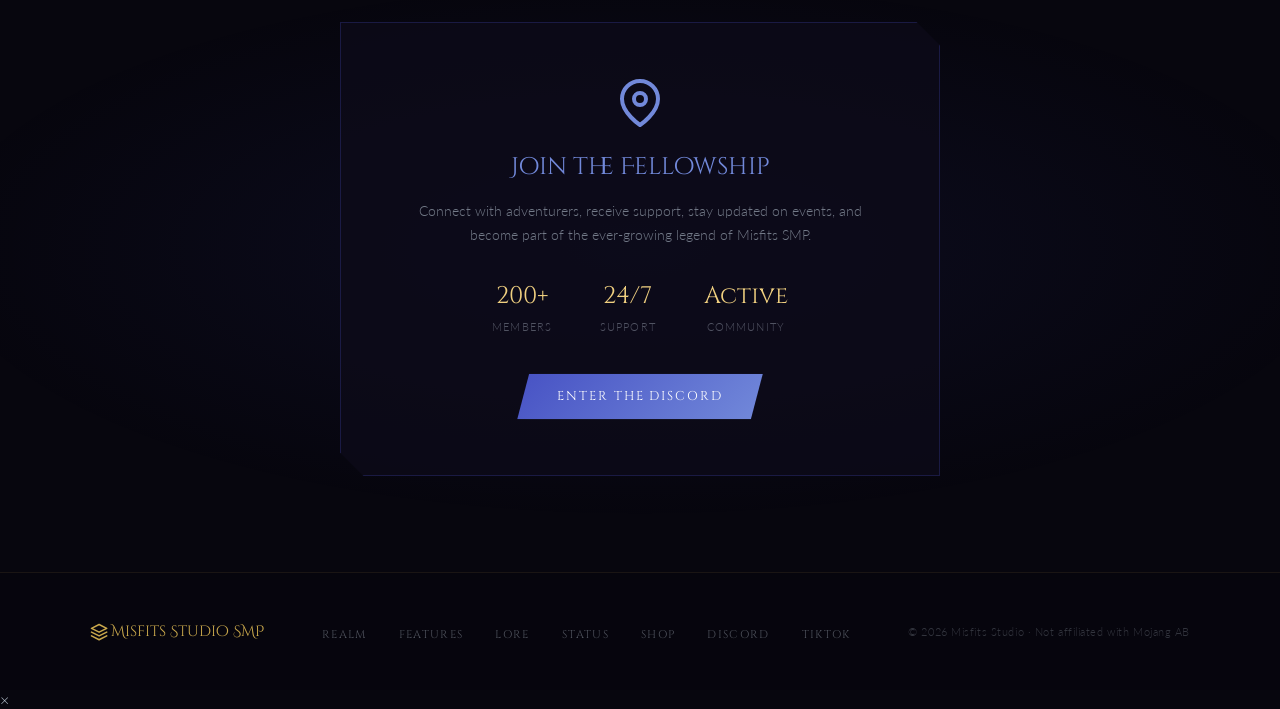
==== commit b2433217: "Add audio and update images" ====
--- a/index.html
+++ b/index.html
@@ -16,10 +16,45 @@
 </head>
 <body>
 
+    <!-- ===== MYSTICAL PRELOADER ===== -->
+    <div id="preloader">
+        <div class="loader-content">
+            <div class="loader-rune-container">
+                <div class="loader-rune"></div>
+                <div class="loader-ring"></div>
+                <div class="loader-particles">
+                    <span></span><span></span><span></span><span></span>
+                    <span></span><span></span><span></span><span></span>
+                </div>
+            </div>
+            <span class="loader-text">The Realm awakens...</span>
+        </div>
+    </div>
+
     <canvas id="stars-canvas"></canvas>
     <div class="cursor" id="cursor"></div>
     <div class="cursor-ring" id="cursor-ring"></div>
     <div id="toast">✦ Copied to clipboard!</div>
+
+    <!-- ===== FLOATING MUSIC TOGGLE (Mystical animated rune) ===== -->
+    <button id="musicToggle" class="music-toggle" aria-label="Toggle background music">
+        <div class="music-rune-ring">
+            <div class="music-bars">
+                <span></span>
+                <span></span>
+                <span></span>
+            </div>
+        </div>
+    </button>
+
+    <!-- ===== NEW: HIDDEN AUDIO ELEMENTS ===== -->
+    <audio id="bgMusic" loop preload="auto">
+        <source src="audio/background-music.mp3" type="audio/mpeg">
+        <!-- fallback: developer must replace with actual file -->
+    </audio>
+    <audio id="clickSound" preload="auto">
+        <source src="audio/click-sound.mp3" type="audio/mpeg">
+    </audio>
 
     <!-- NAV -->
     <nav id="navbar">
@@ -211,7 +246,7 @@
         </div>
         <div class="supporters-grid reveal" id="supportersGrid"></div>
         <div style="text-align:center;margin-top:2rem;opacity:.5;font-family:'Cinzel',serif;font-size:.7rem;letter-spacing:.15em">
-            WANT YOUR NAME HERE? SUPPORT THE SERVER VIA INVITES, DONATIONS, OR SPONSORSHIP.
+            WANT YOUR NAME HERE? SUPPORT THE SERVER VIA INVITES, DONATIONS, VIP's, OR SPONSORSHIP.
         </div>
     </section>
 
--- a/css/style.css
+++ b/css/style.css
@@ -1260,14 +1260,24 @@
 .world-bg {
     position: absolute;
     inset: 0;
-    display: flex;
-    align-items: center;
-    justify-content: center;
-    transition: transform .4s;
+    background-size: cover;
+    background-position: center;
+    background-repeat: no-repeat;
+    transition: transform 0.4s;
+    display: block; /* was flex, but now it's a background container */
 }
 
 .world-card:hover .world-bg {
     transform: scale(1.05);
+}
+
+/* Optional: darken background image slightly for better text contrast */
+.world-bg::after {
+    content: '';
+    position: absolute;
+    inset: 0;
+    background: rgba(0, 0, 0, 0.2);
+    pointer-events: none;
 }
 
 .world-overlay {
@@ -1554,46 +1564,216 @@
     box-shadow: 0 0 15px rgba(201,168,76,0.15);
 }
 
+/* FOUNDERS - Unique Fantasy Style */
 .founders-row {
     display: flex;
-    gap: 2rem;
+    gap: 2.5rem;
     justify-content: center;
     flex-wrap: wrap;
     margin-bottom: 3rem;
 }
 
-.founder-card {
-    background: rgba(26,22,46,0.5);
-    border: 1px solid rgba(201,168,76,0.15);
-    padding: 2rem 2.5rem;
+.founder-card-fantasy {
+    width: 260px;
+    background: rgba(10, 8, 20, 0.75);
+    backdrop-filter: blur(8px);
+    border: 1px solid rgba(201, 168, 76, 0.25);
+    box-shadow: 0 15px 35px rgba(0, 0, 0, 0.6), 0 0 0 1px rgba(201, 168, 76, 0.1) inset;
+    clip-path: polygon(0 0, calc(100% - 20px) 0, 100% 20px, 100% 100%, 20px 100%, 0 calc(100% - 20px));
+    transition: all 0.4s cubic-bezier(0.2, 0.9, 0.3, 1);
+    position: relative;
+    overflow: visible;
+}
+
+.founder-card-fantasy::before {
+    content: '';
+    position: absolute;
+    inset: 0;
+    background: radial-gradient(circle at 50% 0%, rgba(201, 168, 76, 0.15), transparent 70%);
+    opacity: 0;
+    transition: opacity 0.4s;
+    pointer-events: none;
+    z-index: 0;
+}
+
+.founder-card-fantasy:hover {
+    transform: translateY(-8px);
+    border-color: var(--gold-light);
+    box-shadow: 0 20px 40px rgba(0, 0, 0, 0.8), 0 0 30px rgba(201, 168, 76, 0.3);
+}
+
+.founder-card-fantasy:hover::before {
+    opacity: 1;
+}
+
+/* Runic frame around head */
+.founder-head-frame {
+    position: relative;
+    padding: 2rem 1.5rem 1rem 1.5rem;
+    display: flex;
+    justify-content: center;
+    border-bottom: 1px solid rgba(201, 168, 76, 0.2);
+    background: linear-gradient(180deg, rgba(42, 34, 72, 0.5) 0%, transparent 100%);
+}
+
+.founder-head-frame::after {
+    content: '';
+    position: absolute;
+    bottom: -1px;
+    left: 20%;
+    width: 60%;
+    height: 1px;
+    background: linear-gradient(90deg, transparent, var(--gold), transparent);
+    opacity: 0.3;
+}
+
+.founder-rune-ring {
+    position: absolute;
+    top: 50%;
+    left: 50%;
+    transform: translate(-50%, -50%);
+    width: 140px;
+    height: 140px;
+    border: 1px solid rgba(201, 168, 76, 0.2);
+    border-radius: 50%;
+    animation: slowSpin 30s linear infinite;
+    pointer-events: none;
+}
+
+.founder-rune-ring::before,
+.founder-rune-ring::after {
+    content: '';
+    position: absolute;
+    border-radius: 50%;
+    border: 1px dashed rgba(201, 168, 76, 0.15);
+}
+
+.founder-rune-ring::before {
+    top: 10px;
+    left: 10px;
+    right: 10px;
+    bottom: 10px;
+    animation: slowSpinReverse 20s linear infinite;
+}
+
+.founder-rune-ring::after {
+    top: 20px;
+    left: 20px;
+    right: 20px;
+    bottom: 20px;
+    border: 1px dotted rgba(201, 168, 76, 0.1);
+}
+
+.founder-head {
+    display: block;
+    width: 110px;
+    height: 110px;
+    border-radius: 50%;
+    border: 3px solid var(--gold-dark);
+    image-rendering: pixelated;
+    transition: transform 0.3s, border-color 0.3s, box-shadow 0.3s;
+    box-shadow: 0 0 20px rgba(201, 168, 76, 0.4);
+    position: relative;
+    z-index: 2;
+    background: var(--deep); /* fallback while loading */
+}
+
+.founder-card-fantasy:hover .founder-head {
+    transform: scale(1.05);
+    border-color: var(--gold-light);
+    box-shadow: 0 0 30px var(--gold);
+}
+
+.founder-info {
+    padding: 1.5rem 1.2rem 1.8rem;
     text-align: center;
-    min-width: 200px;
-    clip-path: polygon(0 0, calc(100% - 12px) 0, 100% 12px, 100% 100%, 12px 100%, 0 calc(100% - 12px));
-    transition: border-color .3s, box-shadow .3s;
-}
-
-.founder-card:hover {
-    border-color: rgba(201,168,76,0.4);
-    box-shadow: 0 0 25px rgba(201,168,76,0.1);
-}
-
-.founder-avatar {
+    position: relative;
+    z-index: 2;
+}
+
+.founder-name-large {
+    font-family: 'Cinzel Decorative', serif;
+    font-size: 1.4rem;
+    font-weight: 700;
+    color: var(--gold-light);
+    text-shadow: 0 0 15px rgba(201, 168, 76, 0.5);
+    margin-bottom: 0.5rem;
+    letter-spacing: 0.05em;
+    line-height: 1.2;
+}
+
+.founder-badge {
+    display: inline-block;
+    font-family: 'Cinzel', serif;
+    font-size: 0.7rem;
+    font-weight: 400;
+    letter-spacing: 0.15em;
+    color: var(--gold);
+    background: rgba(201, 168, 76, 0.1);
+    padding: 0.4rem 1.2rem;
+    border: 1px solid rgba(201, 168, 76, 0.3);
+    box-shadow: 0 0 10px rgba(201, 168, 76, 0.2);
+    text-transform: uppercase;
     margin-bottom: 1rem;
-}
-
-.founder-name {
-    font-family: 'Cinzel Decorative', serif;
-    font-size: .9rem;
-    color: var(--gold-light);
-    margin-bottom: .3rem;
-}
-
-.founder-role {
-    font-size: .7rem;
-    letter-spacing: .15em;
-    color: rgba(201,168,76,0.5);
-    text-transform: uppercase;
-    font-family: 'Cinzel', serif;
+    clip-path: polygon(0 0, 90% 0, 100% 30%, 100% 100%, 10% 100%, 0 70%);
+}
+
+.founder-details {
+    display: flex;
+    flex-direction: column;
+    gap: 0.6rem;
+    padding-top: 1rem;
+    border-top: 1px dashed rgba(201, 168, 76, 0.3);
+}
+
+.founder-detail-item {
+    font-size: 0.75rem;
+    color: var(--silver);
+    display: flex;
+    align-items: center;
+    justify-content: center;
+    gap: 0.5rem;
+    opacity: 0.8;
+    transition: opacity 0.2s;
+}
+
+.founder-card-fantasy:hover .founder-detail-item {
+    opacity: 1;
+}
+
+.founder-detail-item .icon-svg {
+    width: 1rem;
+    height: 1rem;
+    stroke: var(--gold);
+}
+
+/* Animations */
+@keyframes slowSpin {
+    from { transform: translate(-50%, -50%) rotate(0deg); }
+    to { transform: translate(-50%, -50%) rotate(360deg); }
+}
+
+@keyframes slowSpinReverse {
+    from { transform: rotate(0deg); }
+    to { transform: rotate(-360deg); }
+}
+
+/* Mobile */
+@media (max-width: 768px) {
+    .founder-card-fantasy {
+        width: 220px;
+    }
+    .founder-head {
+        width: 90px;
+        height: 90px;
+    }
+    .founder-rune-ring {
+        width: 120px;
+        height: 120px;
+    }
+    .founder-name-large {
+        font-size: 1.2rem;
+    }
 }
 
 /* DISCORD */
@@ -1857,4 +2037,378 @@
         flex-direction: column;
         text-align: center;
     }
+}
+
+
+/* ===== MYSTICAL PRELOADER ===== */
+#preloader {
+    position: fixed;
+    top: 0;
+    left: 0;
+    width: 100%;
+    height: 100%;
+    background: radial-gradient(circle at center, #0a0818 0%, #03020a 100%);
+    z-index: 10000;
+    display: flex;
+    align-items: center;
+    justify-content: center;
+    transition: opacity 1s ease, visibility 1s;
+    pointer-events: none;
+}
+
+#preloader.hidden {
+    opacity: 0;
+    visibility: hidden;
+}
+
+.loader-content {
+    text-align: center;
+    color: var(--gold);
+    font-family: 'Cinzel', serif;
+    letter-spacing: 0.2em;
+    position: relative;
+}
+
+/* Container for the rune and effects */
+.loader-rune-container {
+    position: relative;
+    width: 160px;
+    height: 160px;
+    margin: 0 auto 2rem;
+    display: flex;
+    align-items: center;
+    justify-content: center;
+}
+
+/* Central rune */
+.loader-rune {
+    width: 80px;
+    height: 80px;
+    background: transparent;
+    border: 3px solid var(--gold);
+    transform: rotate(45deg);
+    animation: spin 8s linear infinite;
+    position: relative;
+    z-index: 3;
+    box-shadow: 0 0 30px var(--glow-gold), inset 0 0 20px rgba(201, 168, 76, 0.3);
+}
+
+.loader-rune::before,
+.loader-rune::after {
+    content: '';
+    position: absolute;
+    background: var(--gold);
+    opacity: 0.4;
+}
+
+.loader-rune::before {
+    top: -4px;
+    left: -4px;
+    right: -4px;
+    bottom: -4px;
+    border: 1px dashed var(--gold);
+    animation: pulseGlow 2s ease-in-out infinite;
+}
+
+.loader-rune::after {
+    top: 50%;
+    left: 50%;
+    width: 40px;
+    height: 40px;
+    transform: translate(-50%, -50%);
+    background: transparent;
+    border: 2px solid var(--gold-light);
+    border-radius: 0;
+    animation: spinReverse 4s linear infinite;
+}
+
+/* Outer ring */
+.loader-ring {
+    position: absolute;
+    top: -20px;
+    left: -20px;
+    right: -20px;
+    bottom: -20px;
+    border: 2px solid transparent;
+    border-top: 2px solid var(--gold);
+    border-bottom: 2px solid var(--gold);
+    border-radius: 50%;
+    animation: spin 6s linear infinite;
+    z-index: 2;
+    opacity: 0.5;
+}
+
+.loader-ring::after {
+    content: '';
+    position: absolute;
+    top: 20px;
+    left: 20px;
+    right: 20px;
+    bottom: 20px;
+    border: 1px dashed var(--gold-dark);
+    border-radius: 50%;
+    animation: spinReverse 10s linear infinite;
+}
+
+/* Floating particles */
+.loader-particles {
+    position: absolute;
+    top: 0;
+    left: 0;
+    width: 100%;
+    height: 100%;
+    animation: spin 20s linear infinite;
+}
+
+.loader-particles span {
+    position: absolute;
+    width: 4px;
+    height: 4px;
+    background: var(--gold-light);
+    border-radius: 50%;
+    box-shadow: 0 0 10px var(--gold);
+    opacity: 0.6;
+}
+
+/* Position particles in a circle */
+.loader-particles span:nth-child(1) { top: 10%; left: 50%; }
+.loader-particles span:nth-child(2) { top: 20%; left: 80%; }
+.loader-particles span:nth-child(3) { top: 50%; left: 90%; }
+.loader-particles span:nth-child(4) { top: 80%; left: 70%; }
+.loader-particles span:nth-child(5) { top: 90%; left: 30%; }
+.loader-particles span:nth-child(6) { top: 60%; left: 10%; }
+.loader-particles span:nth-child(7) { top: 30%; left: 20%; }
+.loader-particles span:nth-child(8) { top: 40%; left: 40%; }
+
+/* Animated text */
+.loader-text {
+    display: inline-block;
+    font-size: 1.2rem;
+    text-transform: uppercase;
+    letter-spacing: 0.3em;
+    color: var(--gold-light);
+    text-shadow: 0 0 10px var(--gold), 0 0 20px var(--gold-dark);
+    animation: textPulse 2s ease-in-out infinite;
+    margin-top: 1rem;
+    position: relative;
+}
+
+.loader-text::before,
+.loader-text::after {
+    content: '✦';
+    margin: 0 1rem;
+    opacity: 0.6;
+    animation: sparkle 1.5s ease-in-out infinite;
+}
+
+.loader-text::before {
+    margin-right: 1.5rem;
+}
+.loader-text::after {
+    margin-left: 1.5rem;
+}
+
+/* Keyframes */
+@keyframes spin {
+    0% { transform: rotate(0deg); }
+    100% { transform: rotate(360deg); }
+}
+
+@keyframes spinReverse {
+    0% { transform: rotate(0deg); }
+    100% { transform: rotate(-360deg); }
+}
+
+@keyframes pulseGlow {
+    0%, 100% {
+        opacity: 0.2;
+        box-shadow: 0 0 10px var(--gold);
+    }
+    50% {
+        opacity: 0.6;
+        box-shadow: 0 0 30px var(--gold-light), 0 0 60px var(--gold);
+    }
+}
+
+@keyframes textPulse {
+    0%, 100% {
+        text-shadow: 0 0 10px var(--gold), 0 0 20px var(--gold-dark);
+        opacity: 0.9;
+    }
+    50% {
+        text-shadow: 0 0 20px var(--gold-light), 0 0 40px var(--gold), 0 0 80px var(--gold-dark);
+        opacity: 1;
+    }
+}
+
+@keyframes sparkle {
+    0%, 100% { opacity: 0.3; transform: scale(1); }
+    50% { opacity: 1; transform: scale(1.5); }
+}
+
+/* Mobile adjustments */
+@media (max-width: 768px) {
+    .loader-rune-container {
+        width: 120px;
+        height: 120px;
+    }
+    .loader-rune {
+        width: 60px;
+        height: 60px;
+    }
+    .loader-rune::after {
+        width: 30px;
+        height: 30px;
+    }
+    .loader-text {
+        font-size: 1rem;
+    }
+    .loader-particles span {
+        width: 3px;
+        height: 3px;
+    }
+}
+
+/* ===== MYSTICAL MUSIC TOGGLE ===== */
+.music-toggle {
+    position: fixed;
+    bottom: 2rem;
+    right: 2rem;
+    width: 60px;
+    height: 60px;
+    border-radius: 50%;
+    background: transparent;
+    border: none;
+    cursor: pointer;
+    z-index: 1000;
+    display: flex;
+    align-items: center;
+    justify-content: center;
+    transition: transform 0.3s ease;
+    filter: drop-shadow(0 0 15px rgba(201, 168, 76, 0.3));
+    padding: 0;
+}
+
+.music-toggle:hover {
+    transform: scale(1.1);
+    filter: drop-shadow(0 0 25px rgba(201, 168, 76, 0.6));
+}
+
+/* Runic ring container */
+.music-rune-ring {
+    position: relative;
+    width: 100%;
+    height: 100%;
+    border-radius: 50%;
+    background: rgba(13, 11, 26, 0.9);
+    border: 2px solid var(--gold);
+    display: flex;
+    align-items: center;
+    justify-content: center;
+    transition: border-color 0.3s, box-shadow 0.3s;
+    box-shadow: 0 0 20px rgba(201, 168, 76, 0.3), inset 0 0 10px rgba(201, 168, 76, 0.2);
+}
+
+/* Rotating ring effect (only visible when playing) */
+.music-toggle.playing .music-rune-ring::after {
+    content: '';
+    position: absolute;
+    top: -4px;
+    left: -4px;
+    right: -4px;
+    bottom: -4px;
+    border-radius: 50%;
+    border: 2px dashed transparent;
+    border-top-color: var(--gold-light);
+    border-bottom-color: var(--gold-light);
+    animation: spin 4s linear infinite;
+    opacity: 0.7;
+    pointer-events: none;
+}
+
+/* Bars container */
+.music-bars {
+    display: flex;
+    align-items: flex-end;
+    justify-content: center;
+    gap: 4px;
+    width: 28px;
+    height: 28px;
+    z-index: 2;
+}
+
+/* Individual bars with gradient */
+.music-bars span {
+    display: block;
+    width: 5px;
+    background: linear-gradient(to top, var(--gold-dark), var(--gold-light));
+    border-radius: 3px;
+    box-shadow: 0 0 8px var(--gold-light);
+    transition: height 0.2s ease;
+    height: 14px; /* static height when paused */
+}
+
+/* Animated bars when playing */
+.music-toggle.playing .music-bars span {
+    animation: mysticPulse 1.4s ease-in-out infinite;
+}
+
+.music-toggle.playing .music-bars span:nth-child(1) {
+    animation-delay: 0s;
+}
+.music-toggle.playing .music-bars span:nth-child(2) {
+    animation-delay: 0.3s;
+}
+.music-toggle.playing .music-bars span:nth-child(3) {
+    animation-delay: 0.6s;
+}
+
+@keyframes mysticPulse {
+    0%, 100% {
+        height: 10px;
+        opacity: 0.8;
+        box-shadow: 0 0 5px var(--gold);
+    }
+    50% {
+        height: 24px;
+        opacity: 1;
+        box-shadow: 0 0 15px var(--gold-light), 0 0 25px var(--gold);
+    }
+}
+
+@keyframes spin {
+    0% {
+        transform: rotate(0deg);
+    }
+    100% {
+        transform: rotate(360deg);
+    }
+}
+
+/* Extra runic sparkles on hover */
+.music-toggle:hover .music-rune-ring {
+    border-color: var(--gold-light);
+    box-shadow: 0 0 30px var(--gold), inset 0 0 15px var(--gold);
+}
+
+/* Mobile adjustment */
+@media (max-width: 768px) {
+    .music-toggle {
+        width: 50px;
+        height: 50px;
+        bottom: 1rem;
+        right: 1rem;
+    }
+    .music-bars {
+        width: 22px;
+        height: 22px;
+        gap: 3px;
+    }
+    .music-bars span {
+        width: 4px;
+    }
+    @keyframes mysticPulse {
+        0%, 100% { height: 8px; }
+        50% { height: 18px; }
+    }
 }
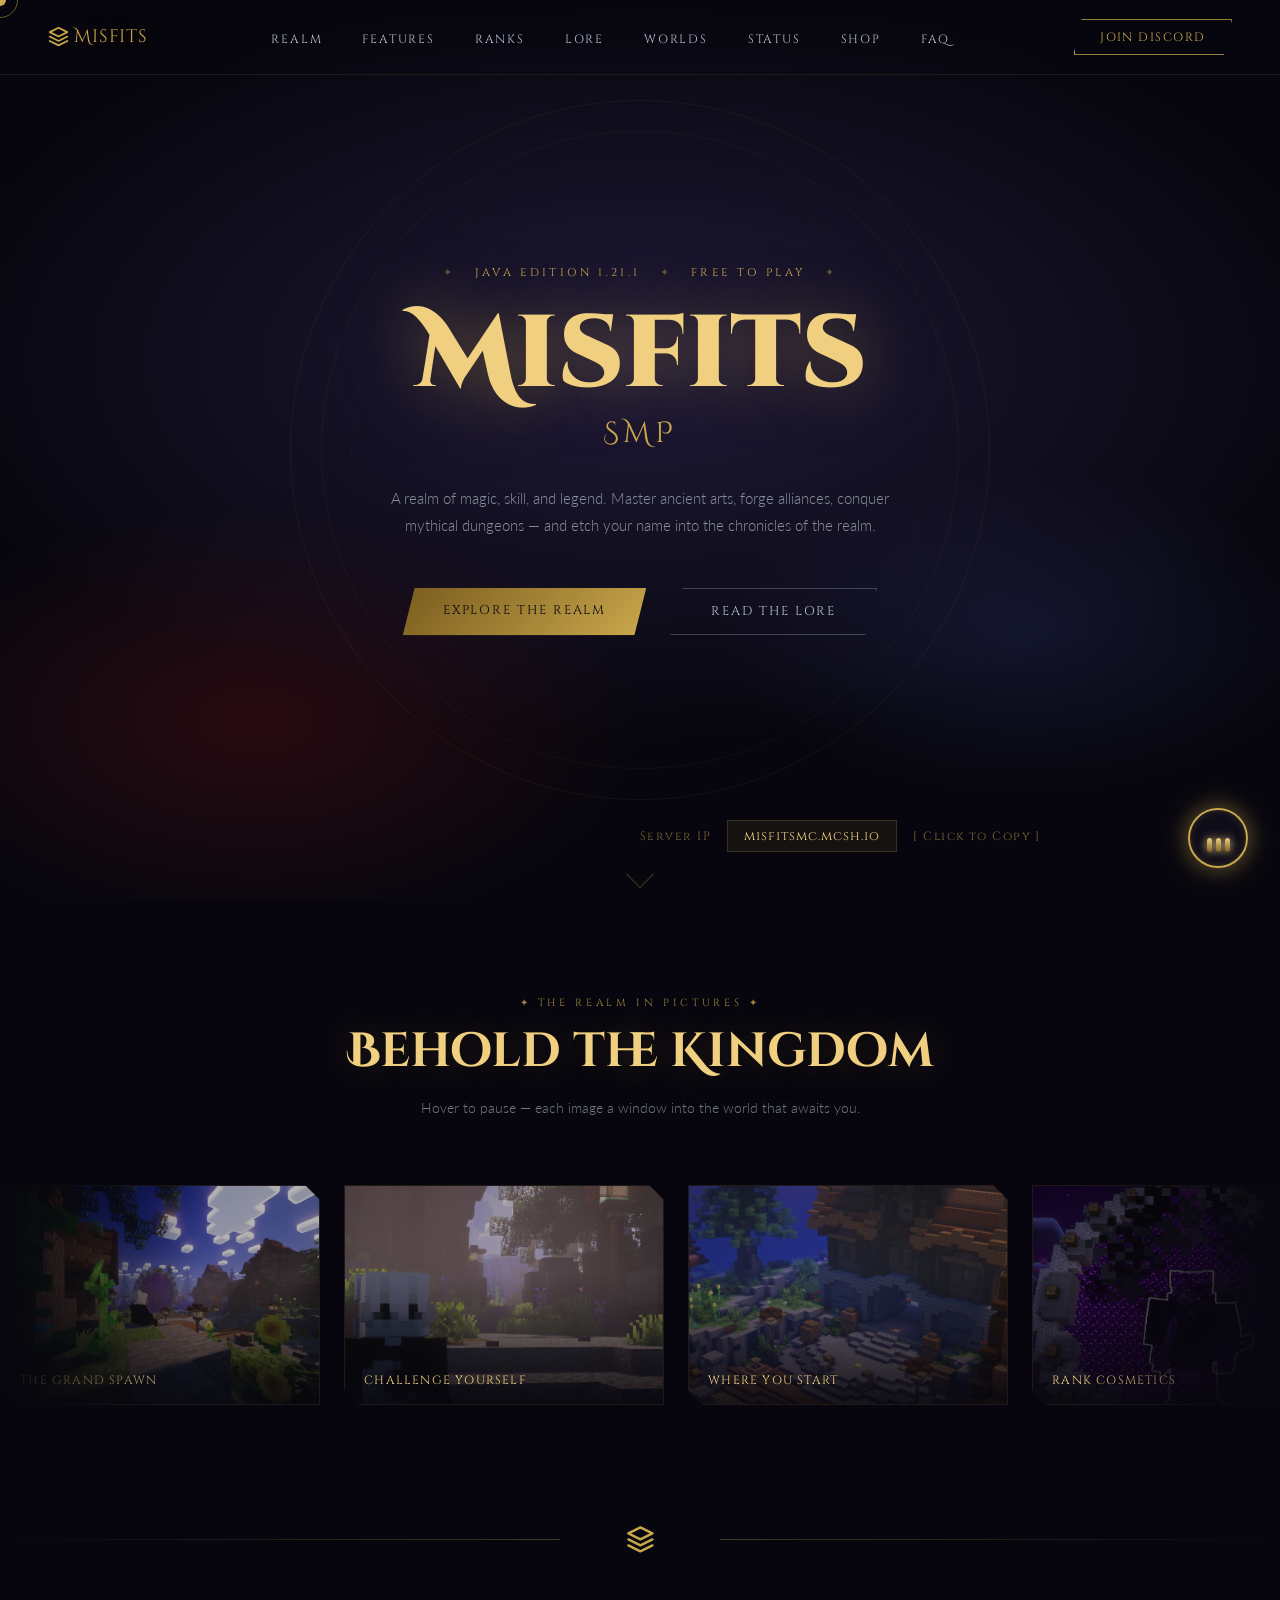
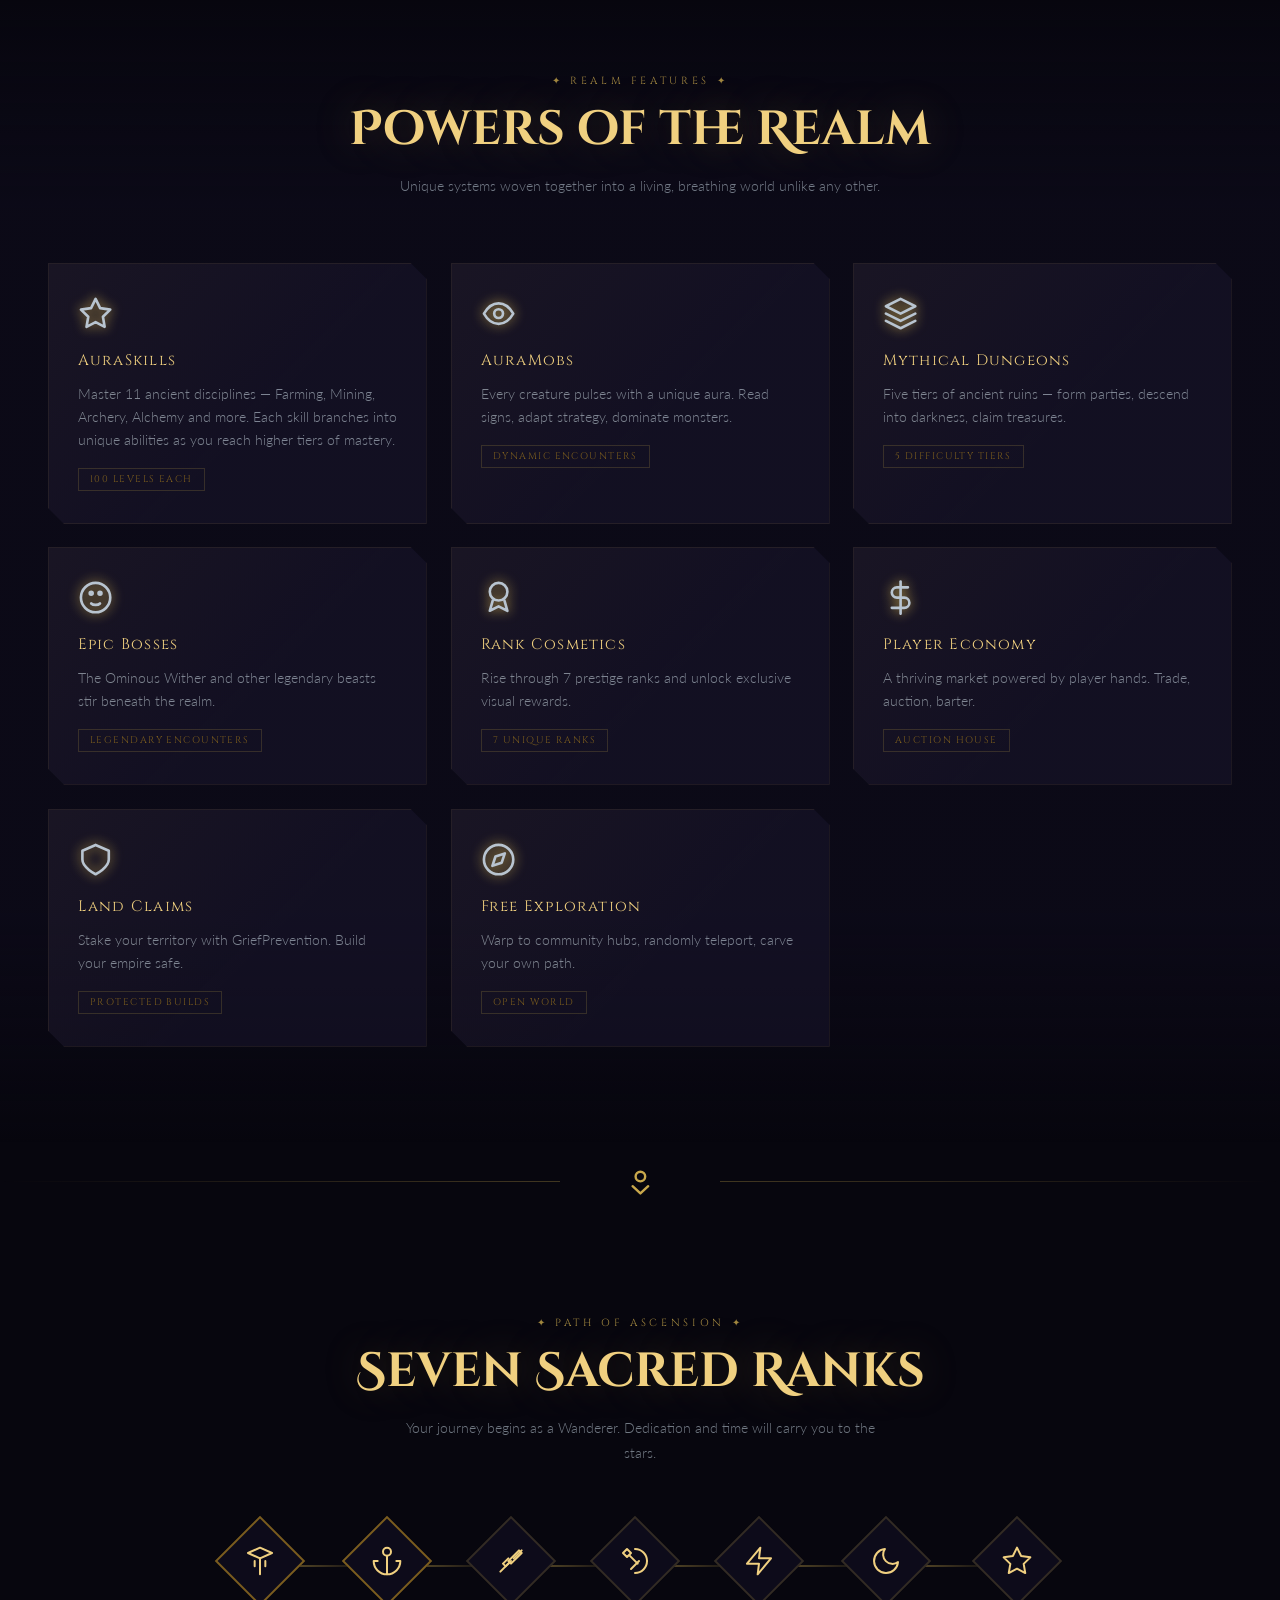
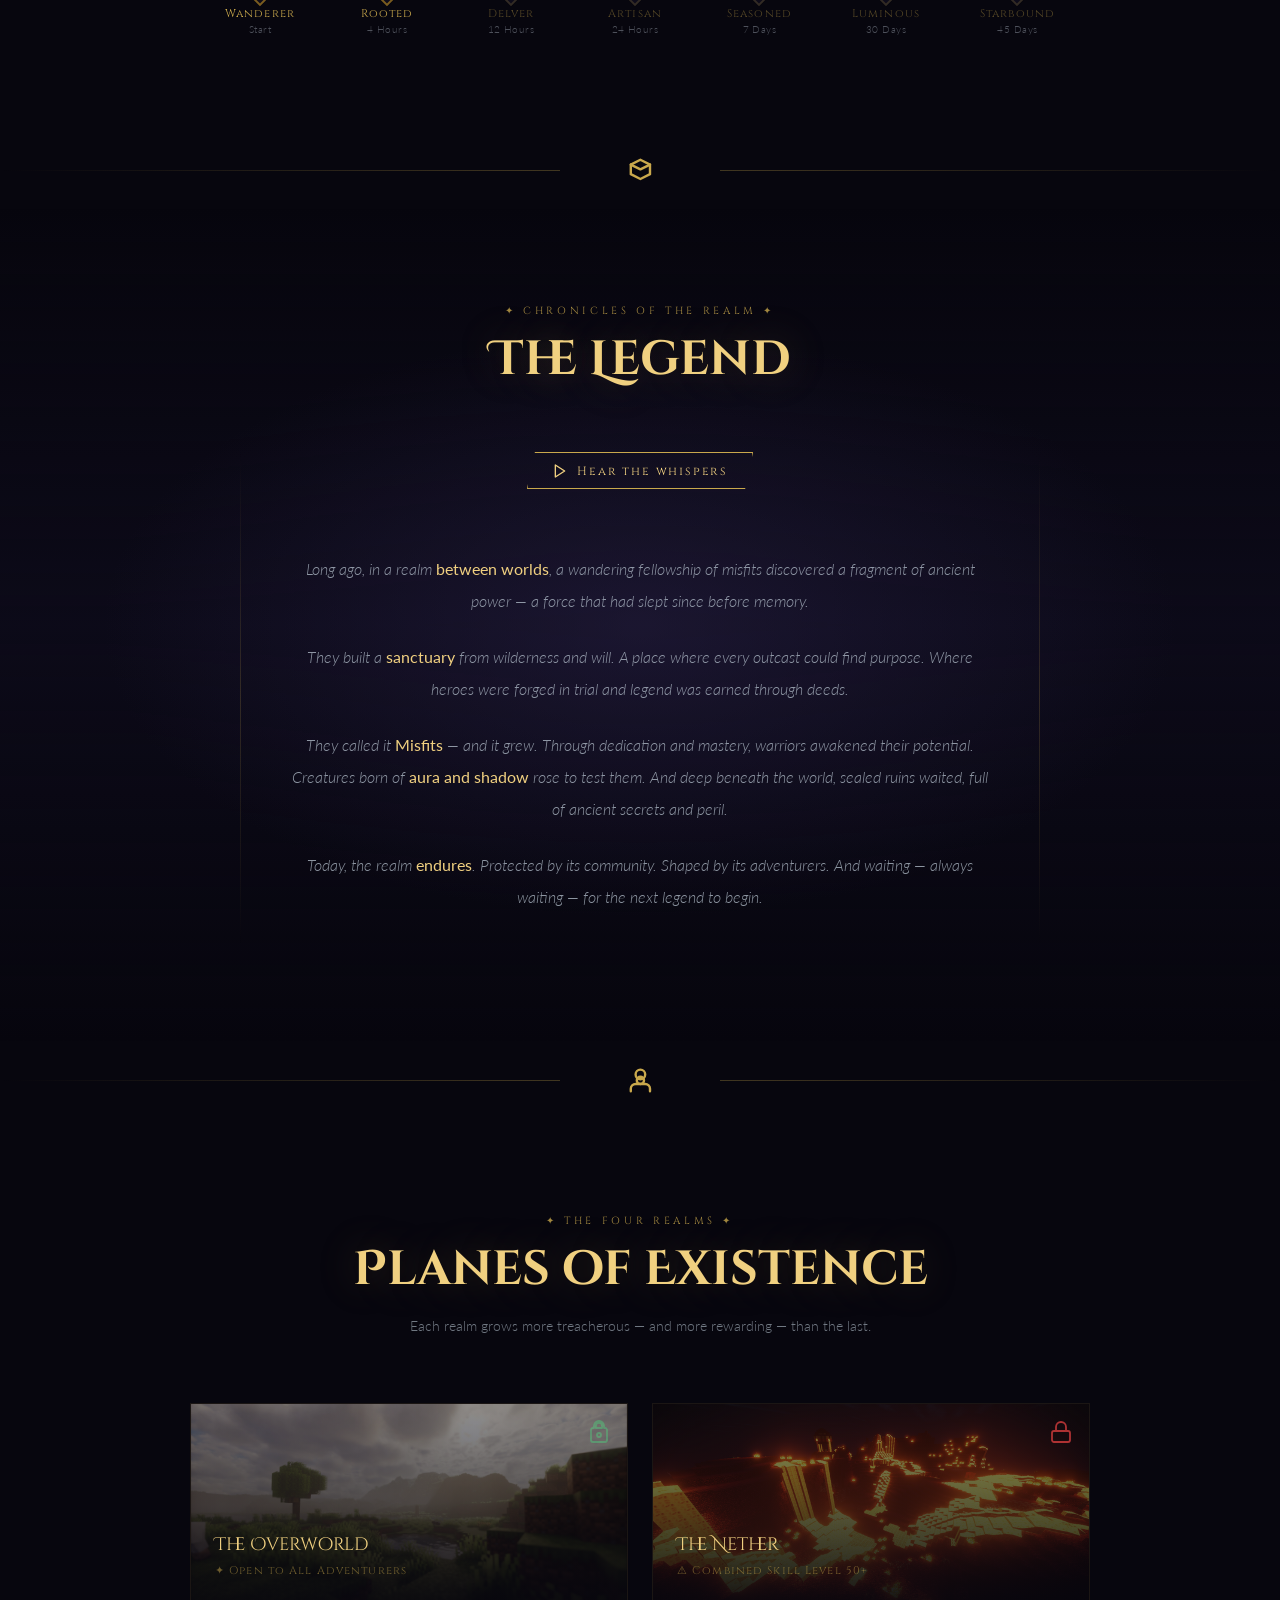
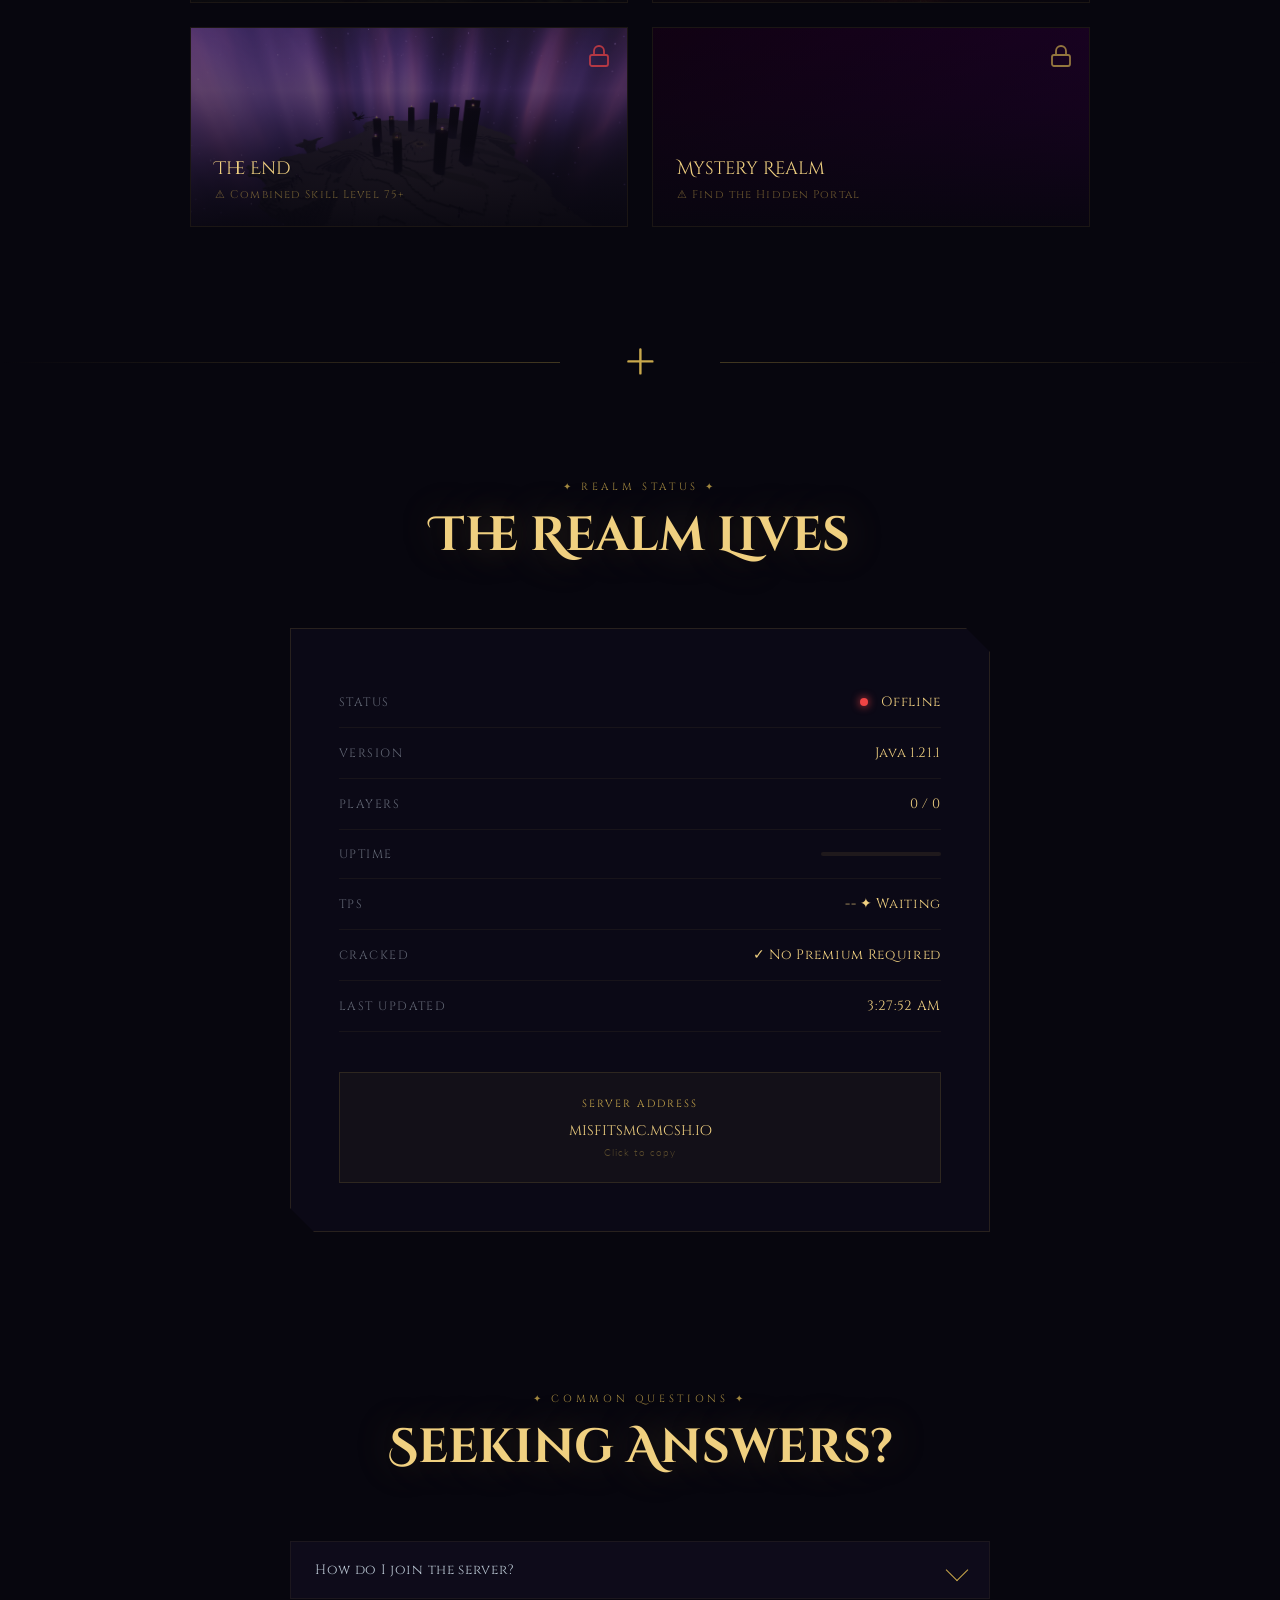
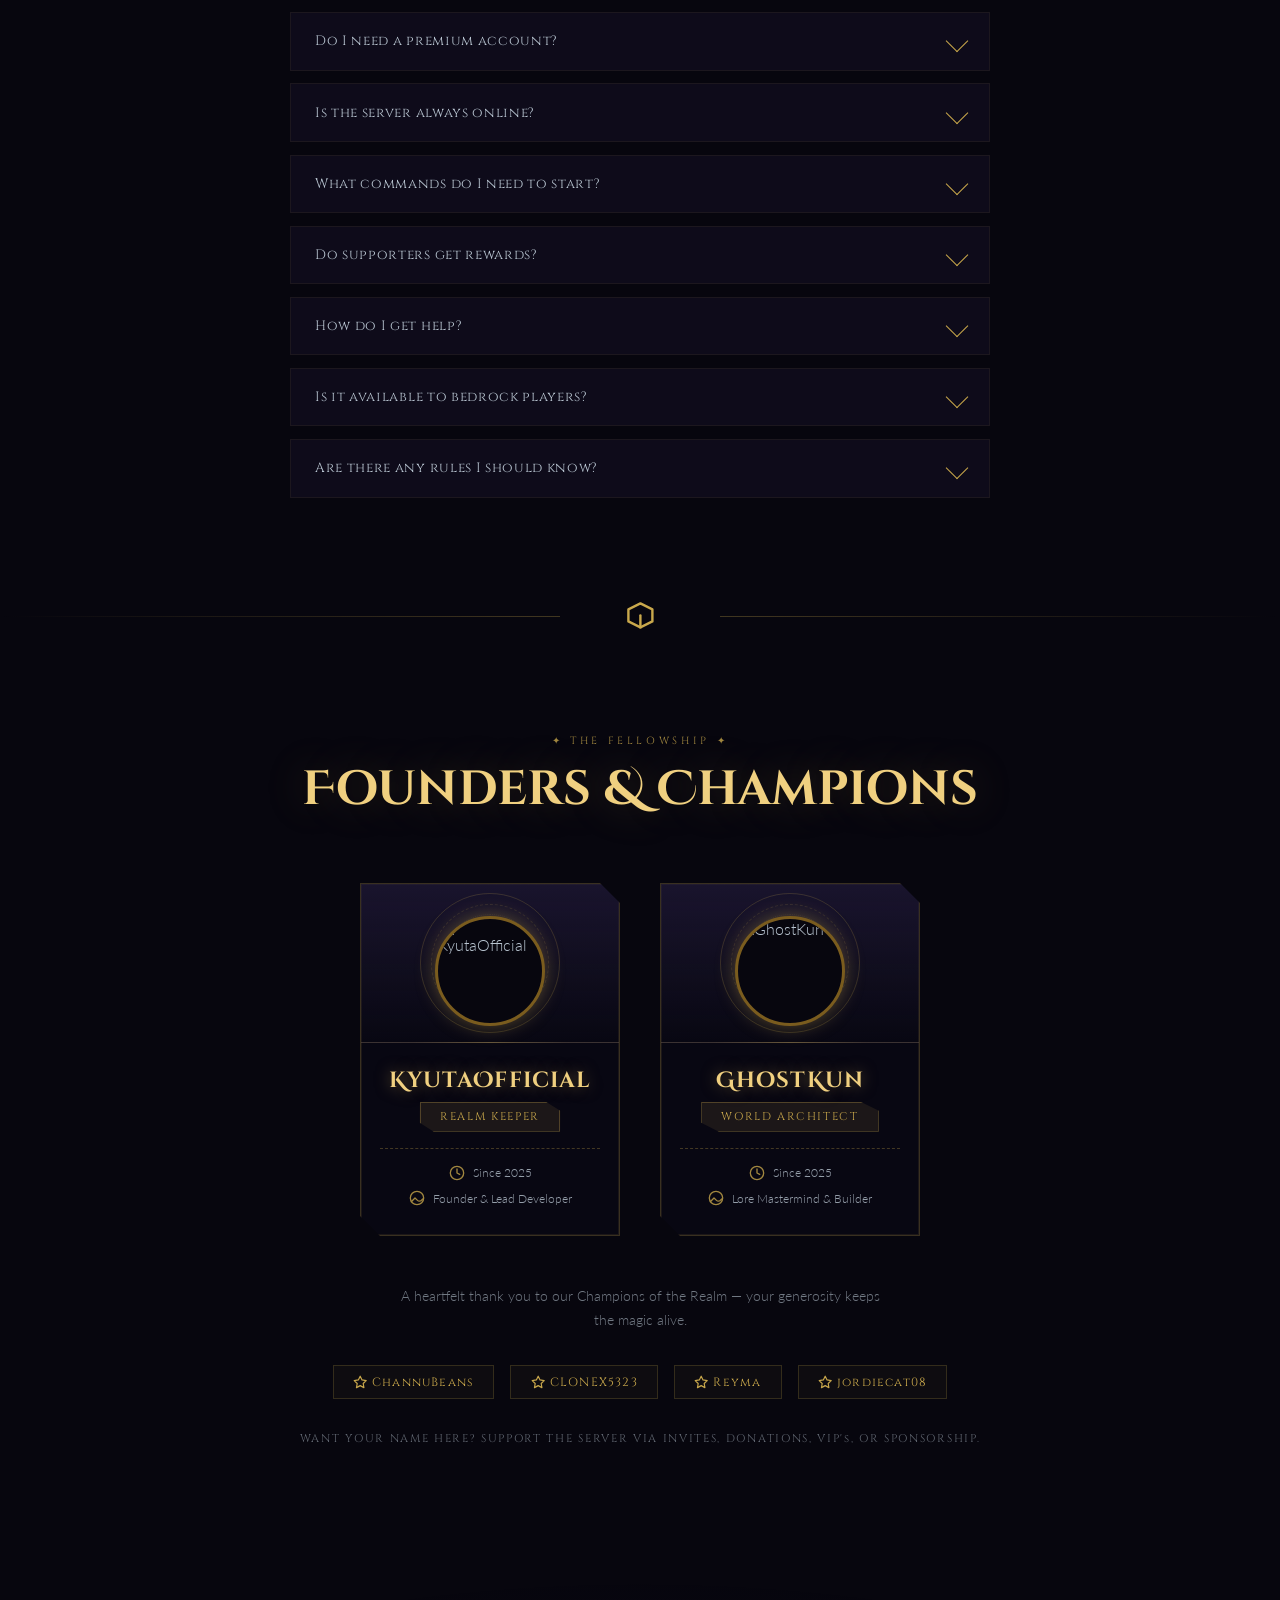
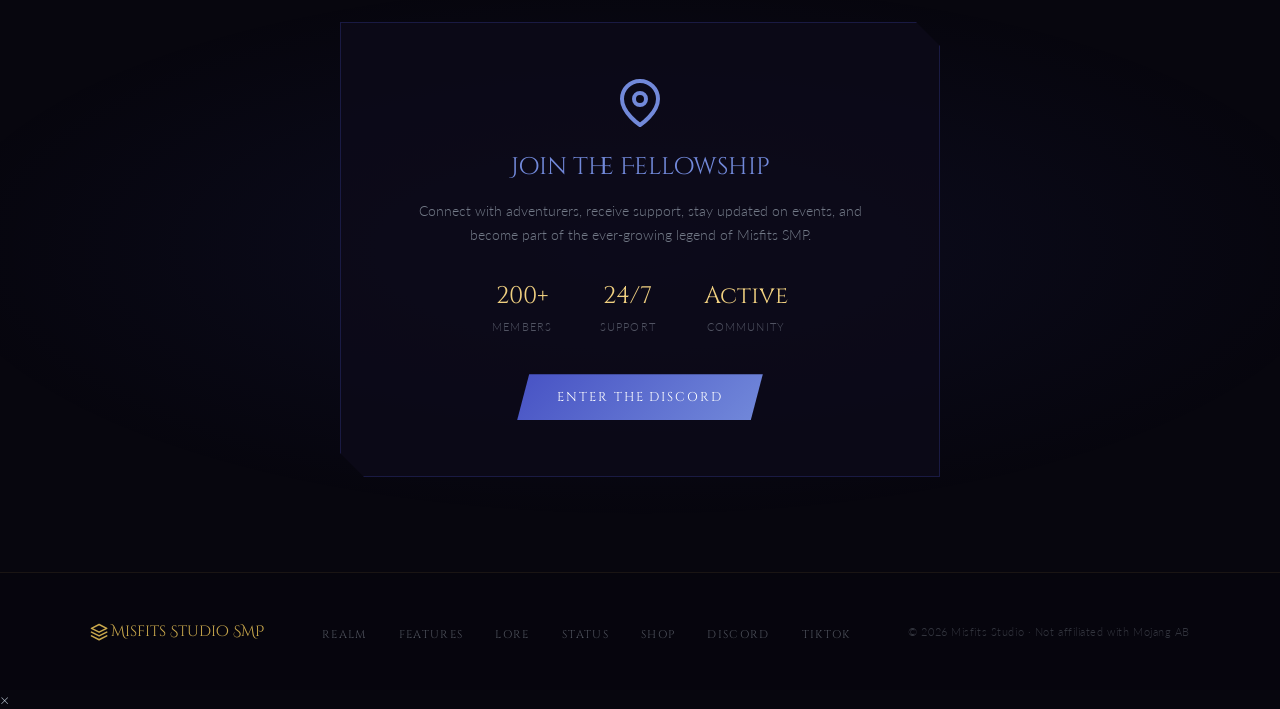
==== commit 61aa97a1: "remove the realistic seasons feature" ====
--- a/index.html
+++ b/index.html
@@ -12,7 +12,7 @@
     <link rel="shortcut icon" href="images/Misfits_favIcon.png" type="image/x-icon">
     <!-- separate CSS file -->
     <link rel="stylesheet" href="css/style.css">
-        <script src="js/main.js" defer></script>
+    <script src="js/main.js" defer></script>
 </head>
 <body>
 
--- a/css/style.css
+++ b/css/style.css
@@ -1995,16 +1995,18 @@
     }
 }
 
-/* REVEAL ON SCROLL */
+/* REVEAL ON SCROLL – enhanced */
 .reveal {
     opacity: 0;
-    transform: translateY(30px);
-    transition: opacity .7s, transform .7s;
+    transform: translateY(30px) scale(0.95);
+    transition: opacity 0.6s cubic-bezier(0.2, 0.9, 0.4, 1.1),
+                transform 0.6s cubic-bezier(0.2, 0.9, 0.4, 1.1);
+    will-change: opacity, transform;
 }
 
 .reveal.visible {
     opacity: 1;
-    transform: translateY(0);
+    transform: translateY(0) scale(1);
 }
 
 /* RESPONSIVE */
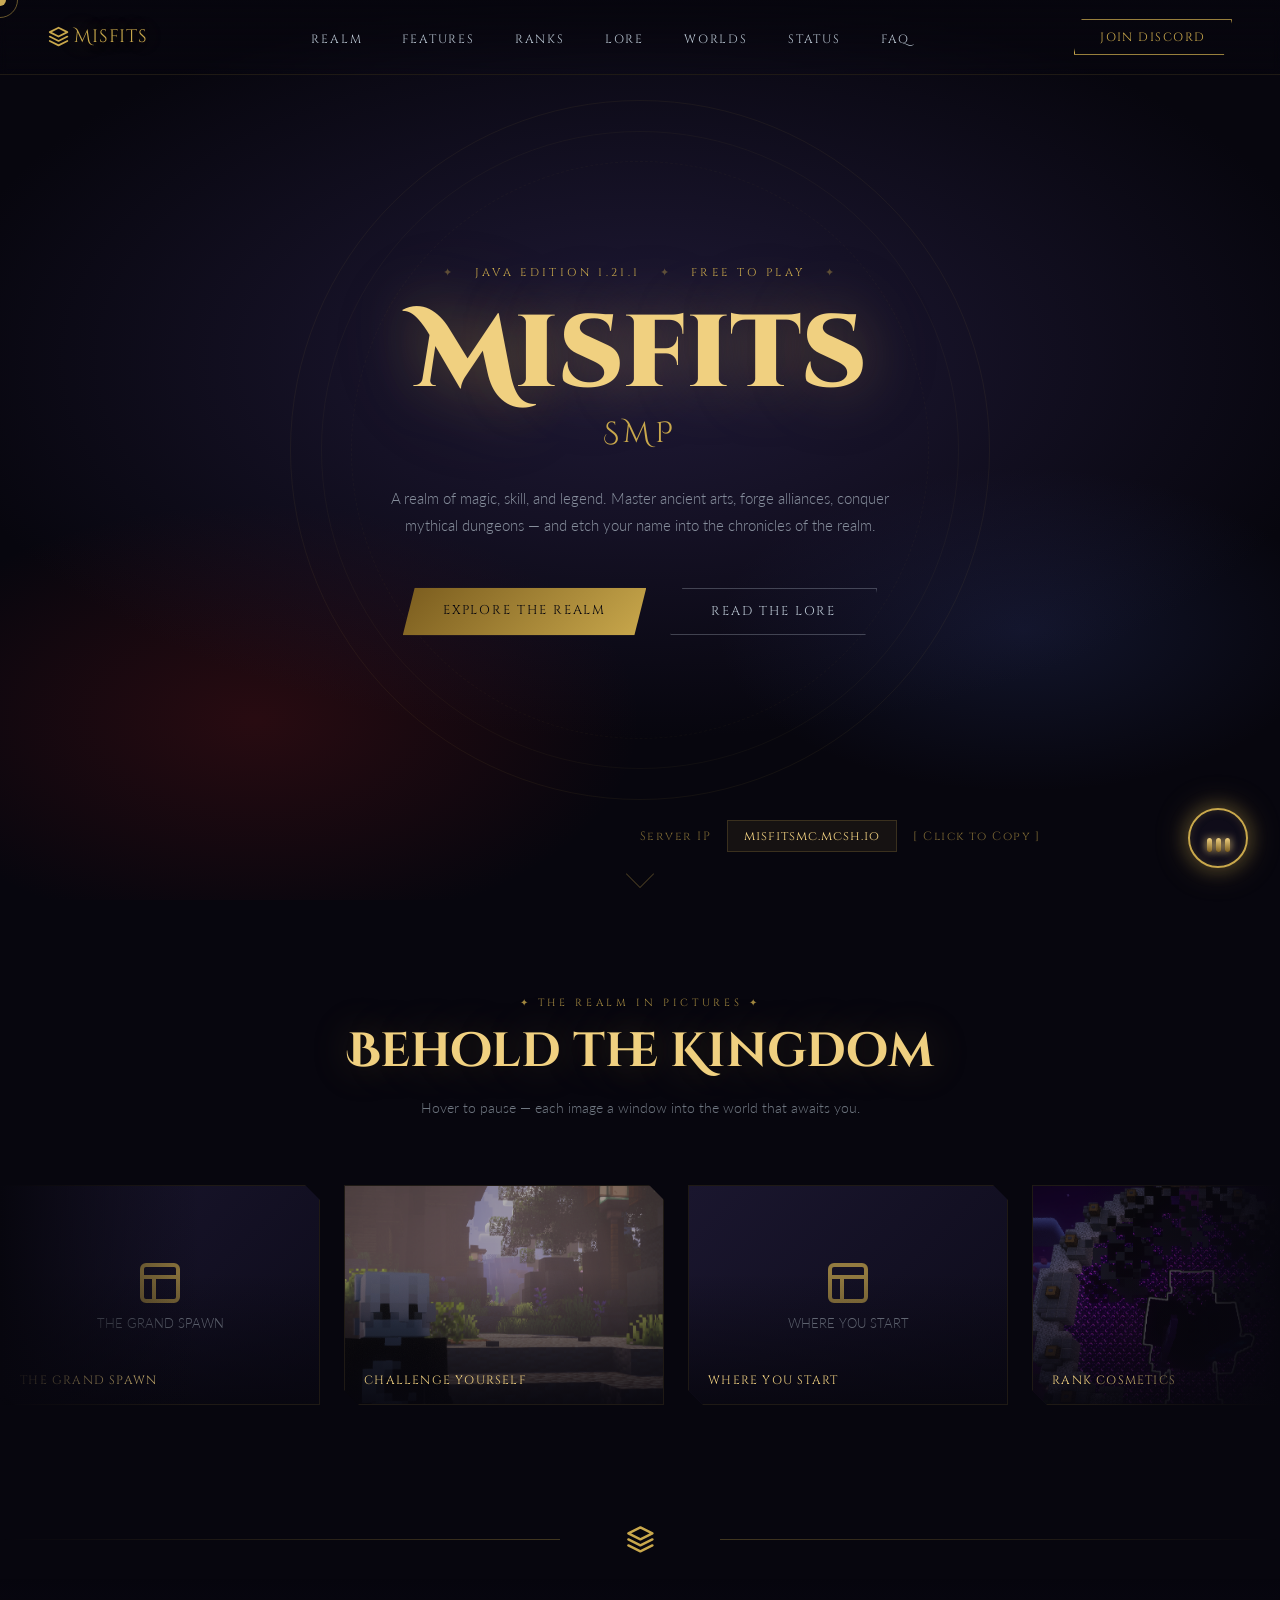
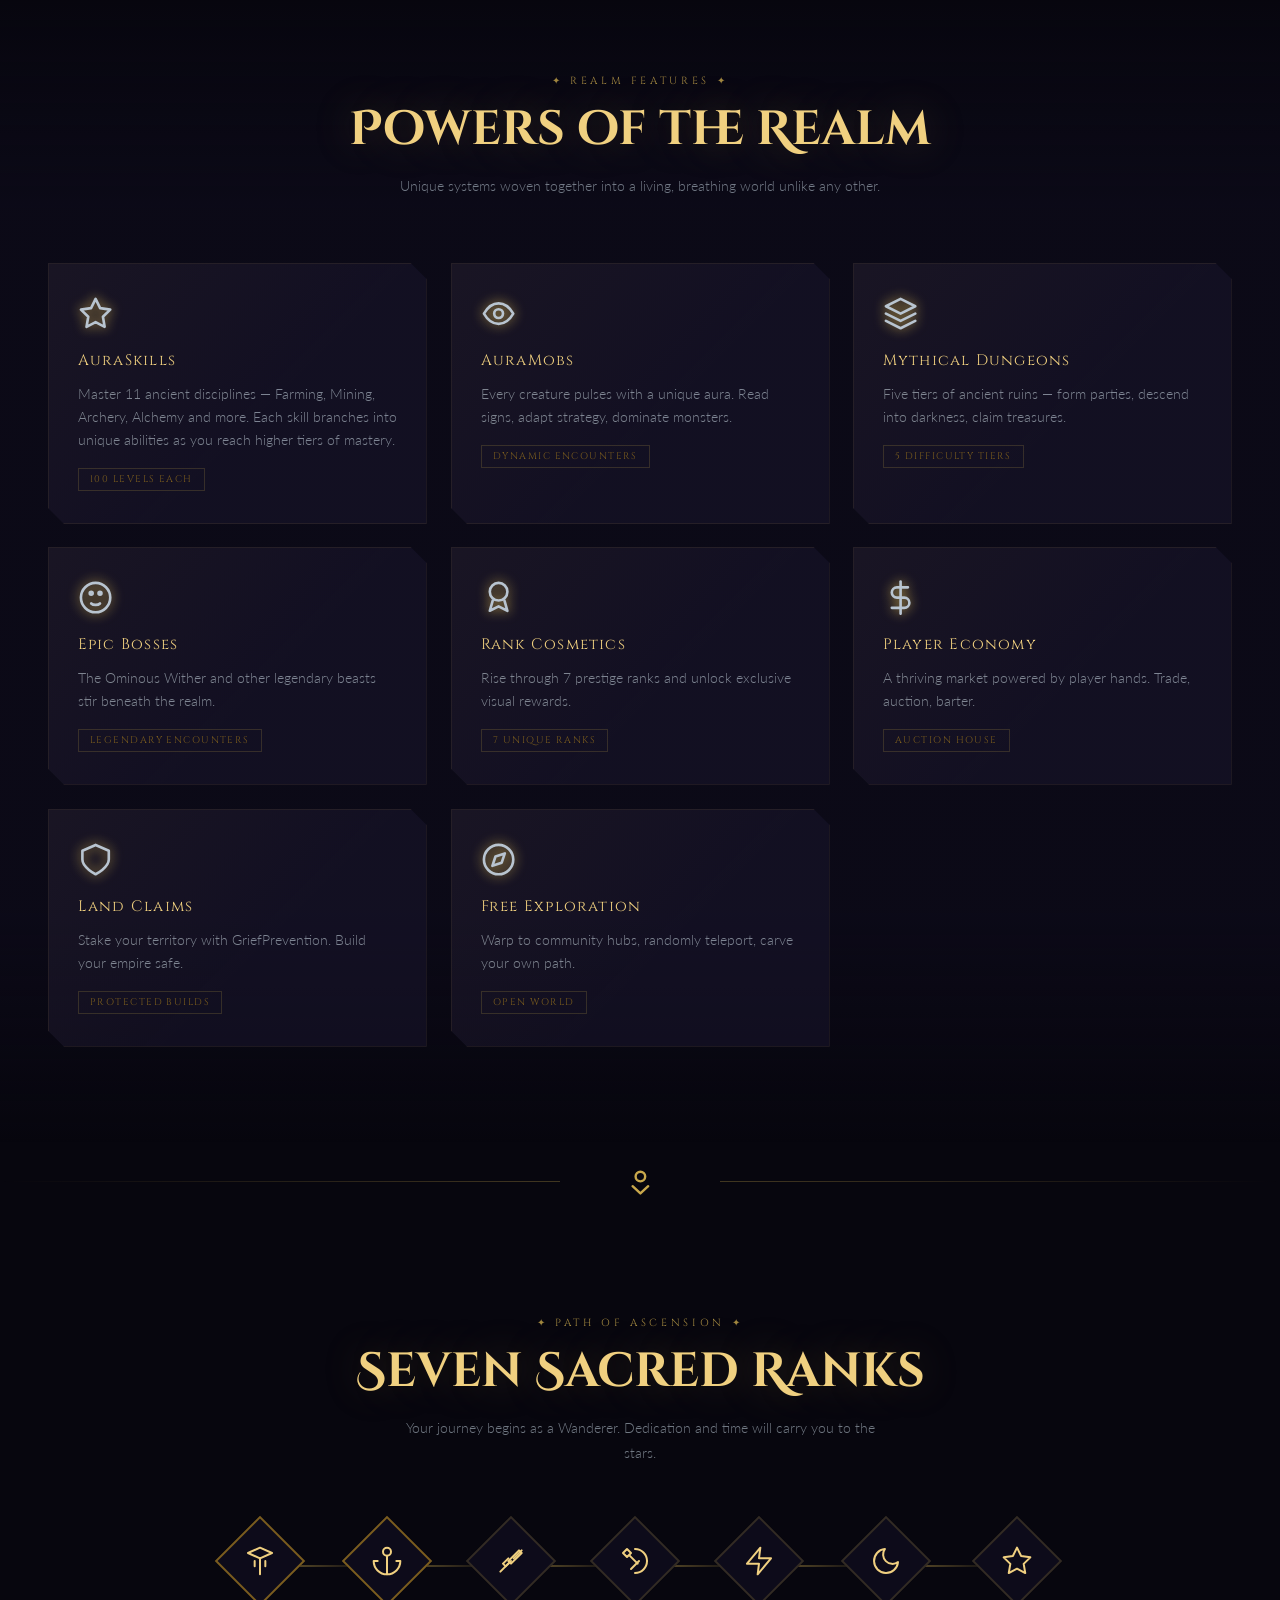
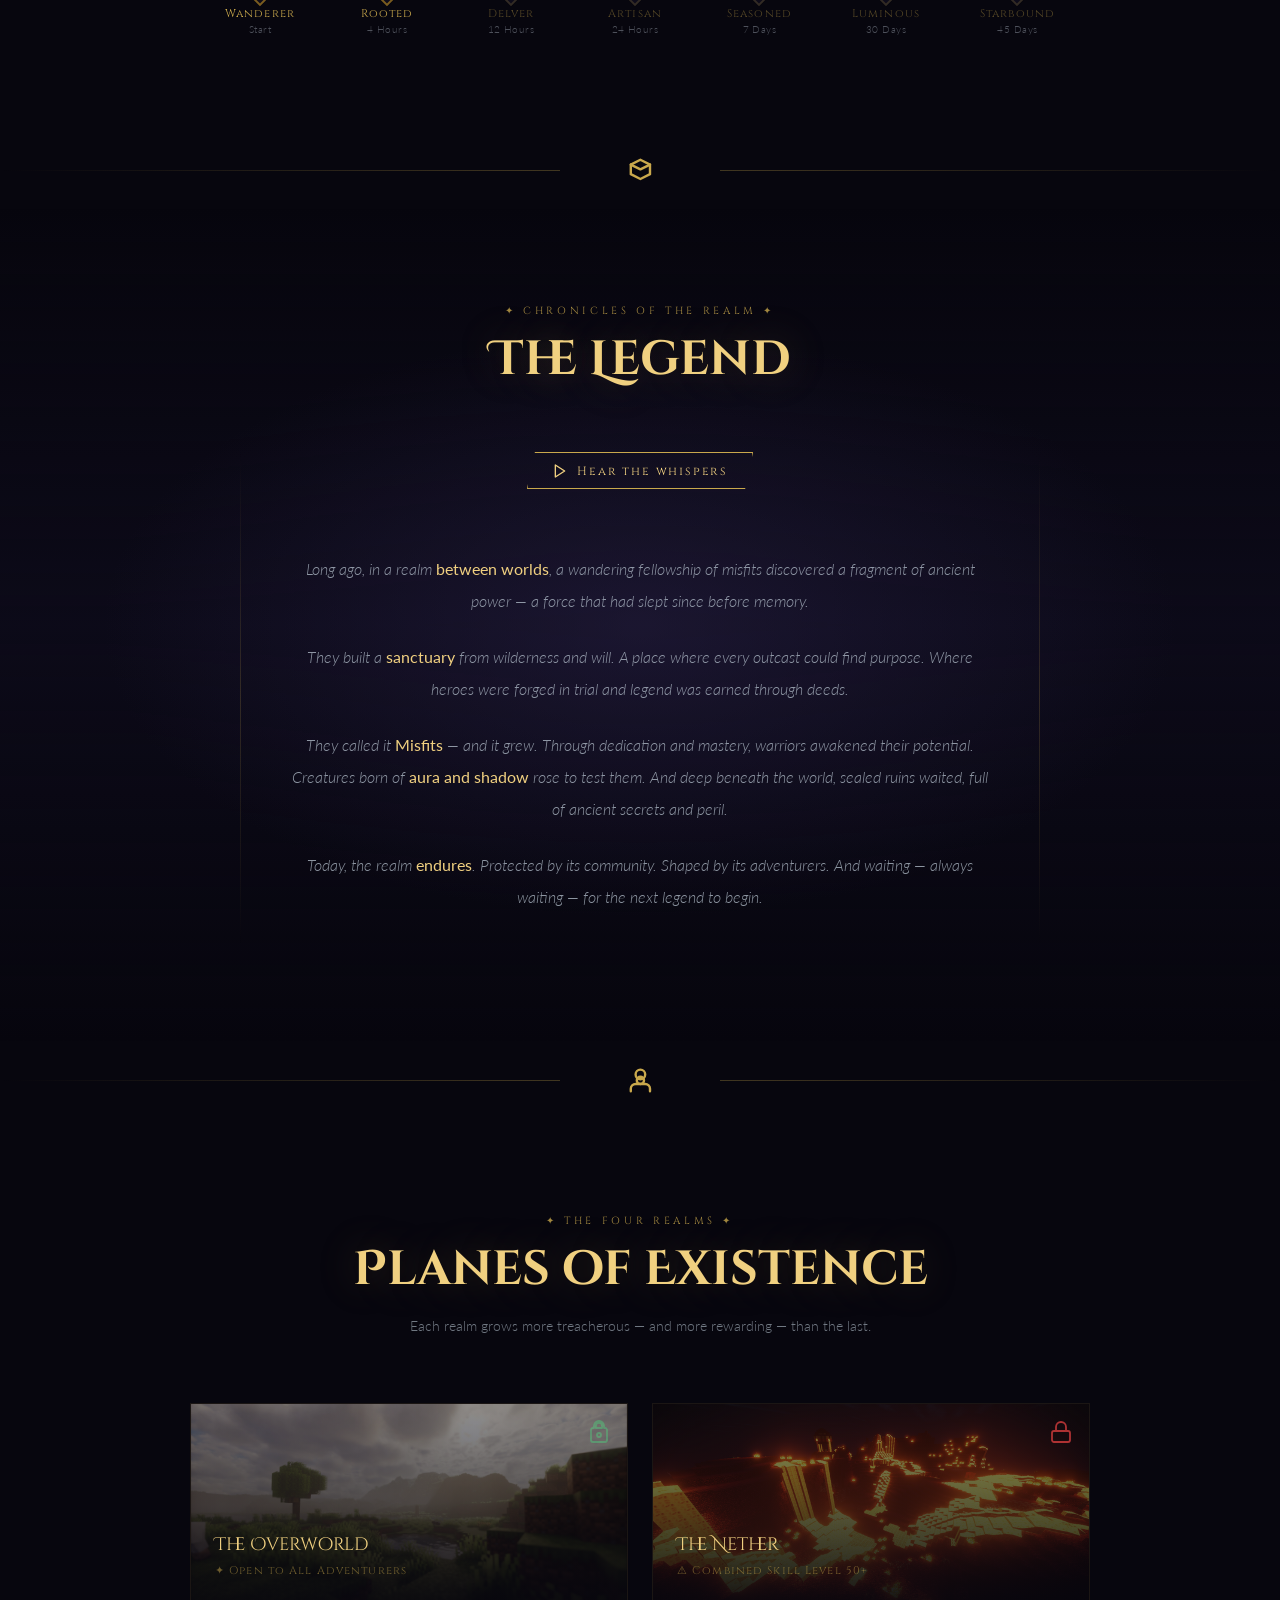
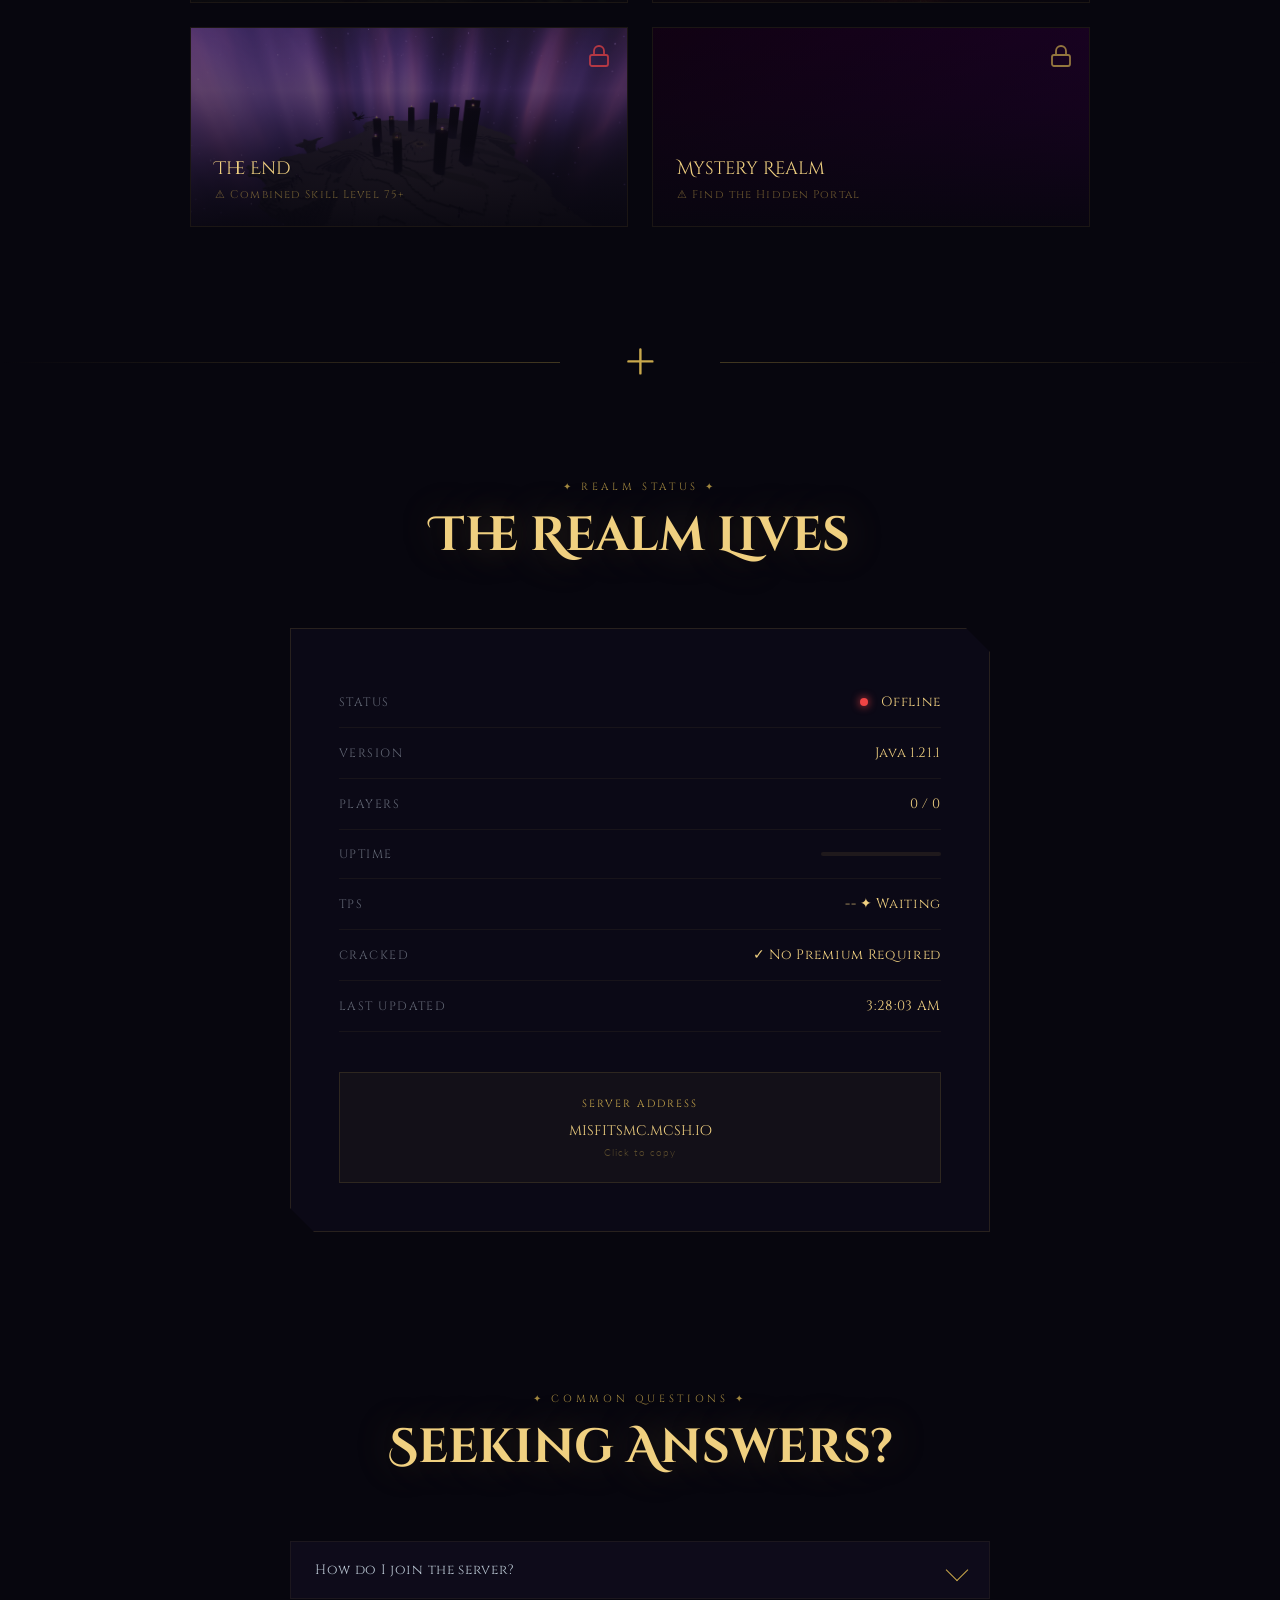
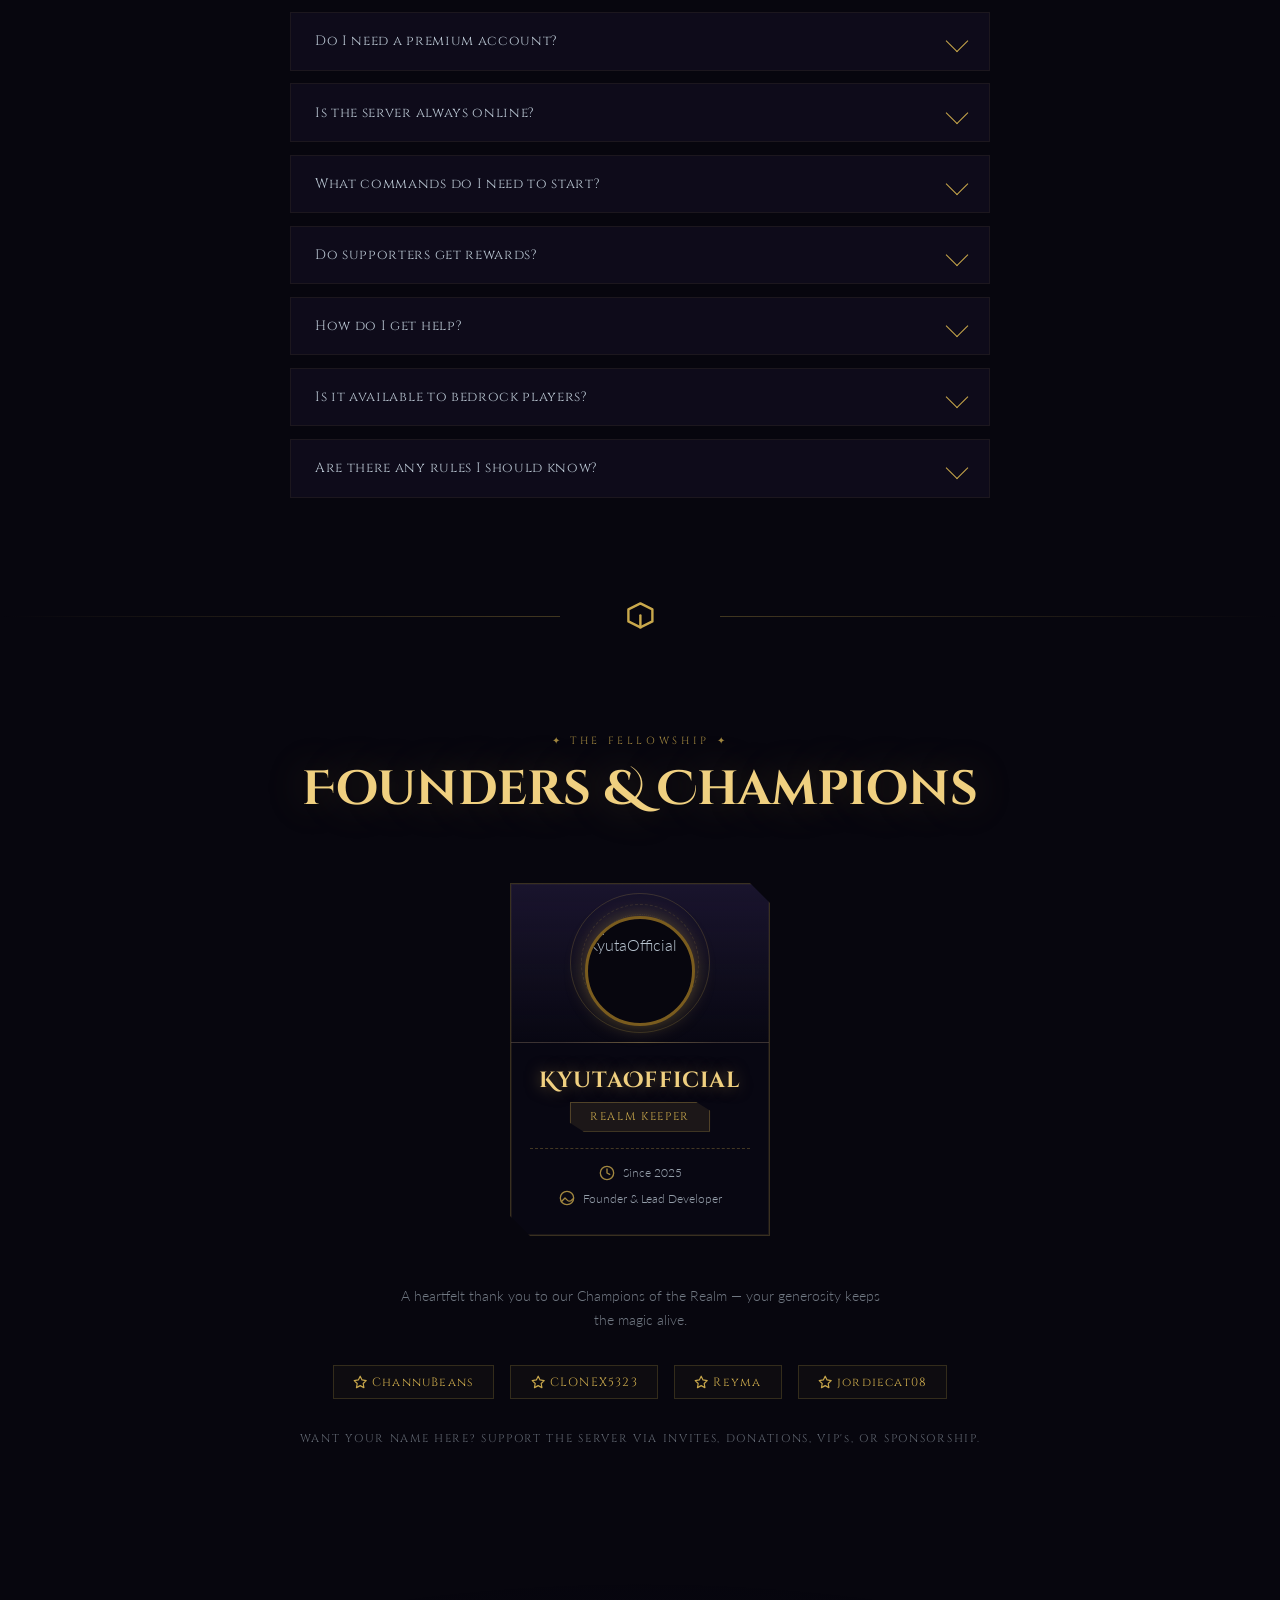
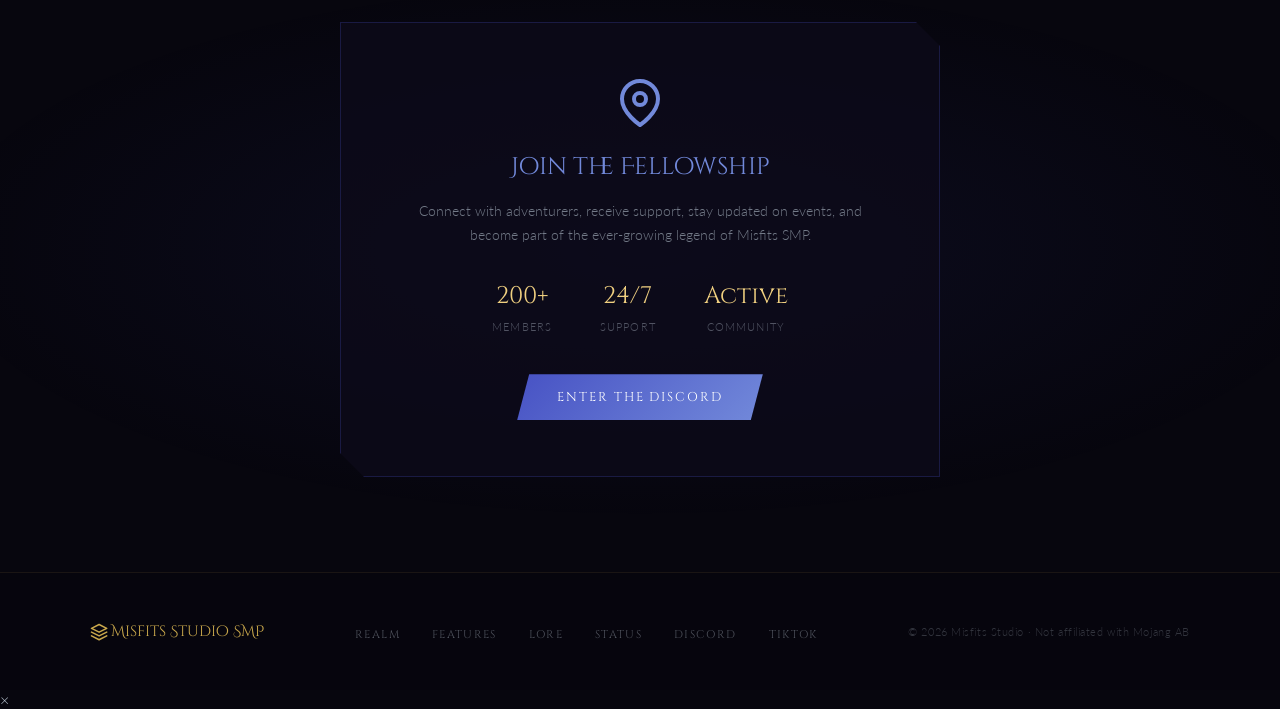
==== commit 8656a5f2: "Changed founders and remove some features" ====
--- a/index.html
+++ b/index.html
@@ -69,7 +69,7 @@
             <li><a href="#lore">Lore</a></li>
             <li><a href="#worlds">Worlds</a></li>
             <li><a href="#status">Status</a></li>
-            <li><a href="https://misfitssmpshop.netlify.app/" target="_blank">Shop</a></li>
+            <!-- <li><a href="https://misfitssmpshop.netlify.app/" target="_blank">Shop</a></li> -->
             <li><a href="#faq">FAQ</a></li>
         </ul>
         <a class="nav-cta" href="https://discord.gg/gDtYVEB3Jr" target="_blank">Join Discord</a>
@@ -274,7 +274,7 @@
                 <li><a href="#features">Features</a></li>
                 <li><a href="#lore">Lore</a></li>
                 <li><a href="#status">Status</a></li>
-                <li><a href="https://misfitssmpshop.netlify.app" target="_blank">Shop</a></li>
+                <!-- <li><a href="https://misfitssmpshop.netlify.app" target="_blank">Shop</a></li> -->
                 <li><a href="https://discord.gg/gDtYVEB3Jr" target="_blank">Discord</a></li>
                 <li><a href="https://www.tiktok.com/@misfitssmp" target="_blank">TikTok</a></li>
             </ul>
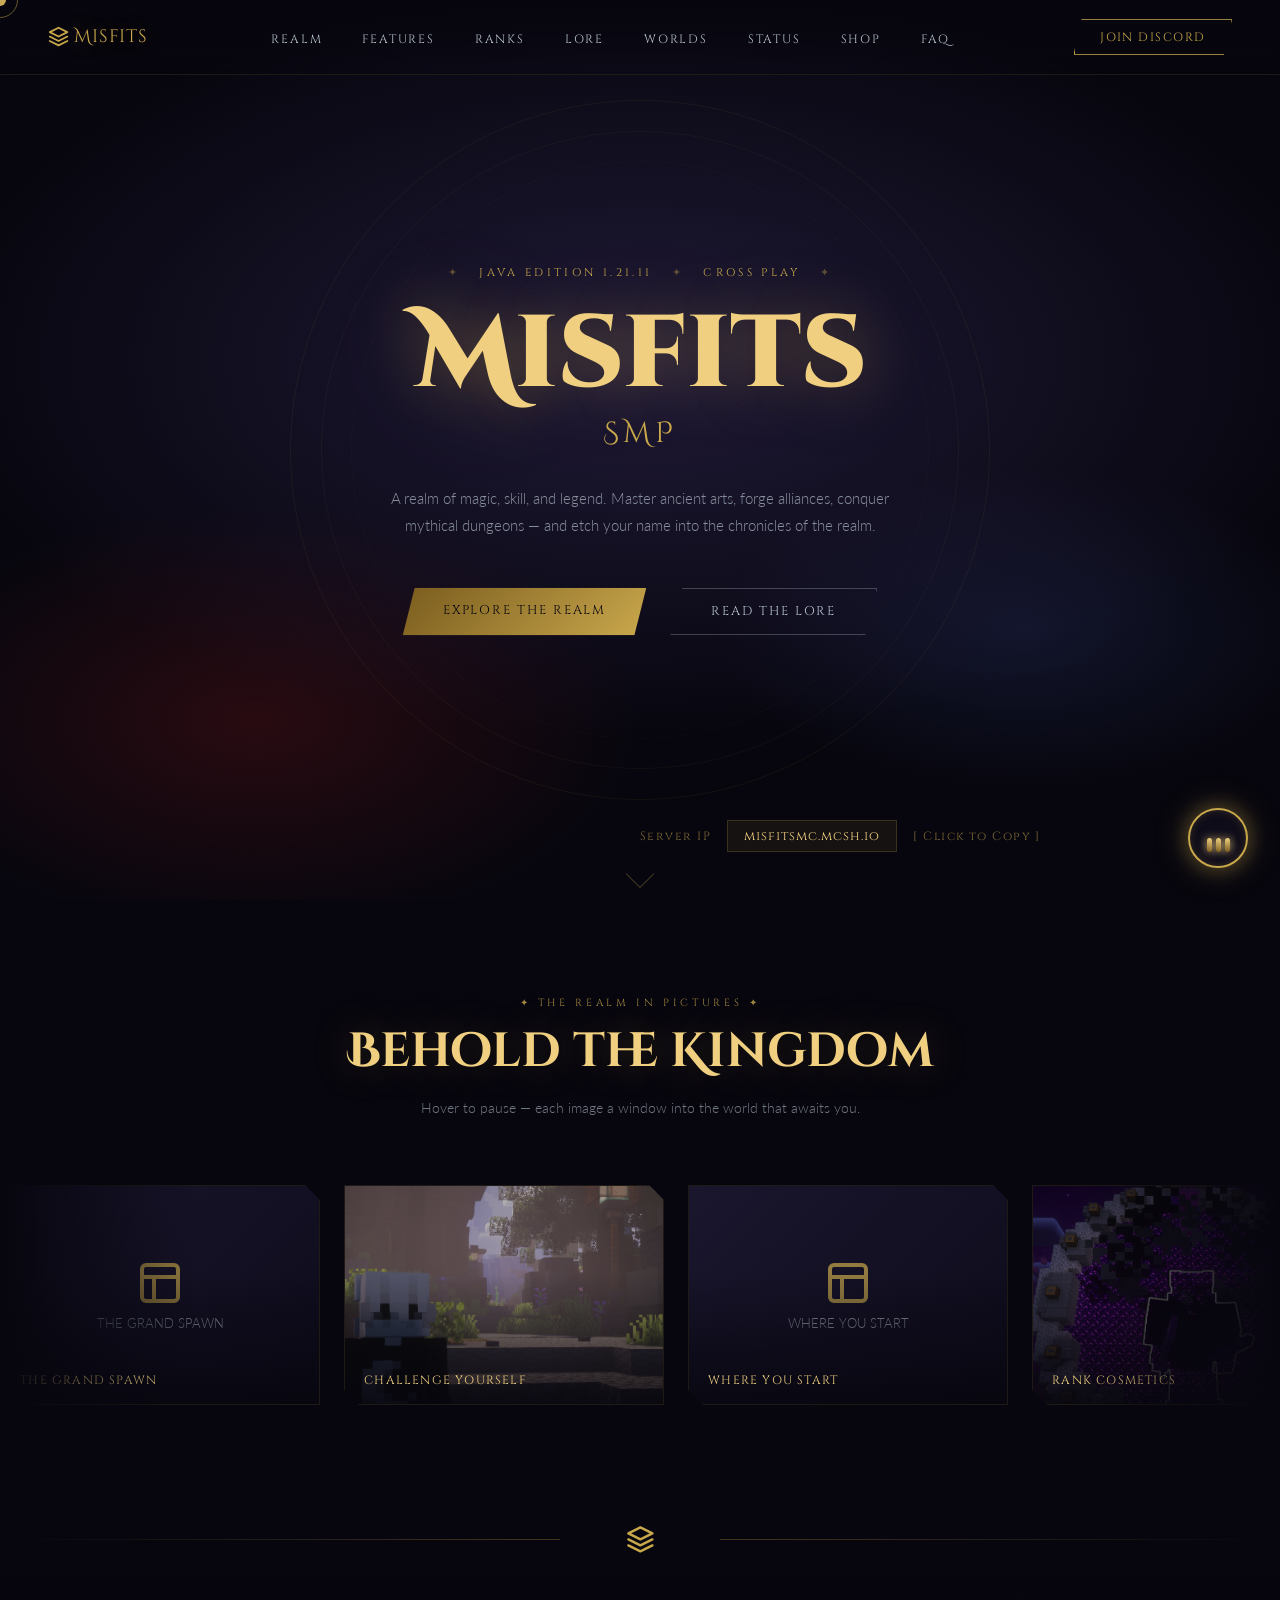
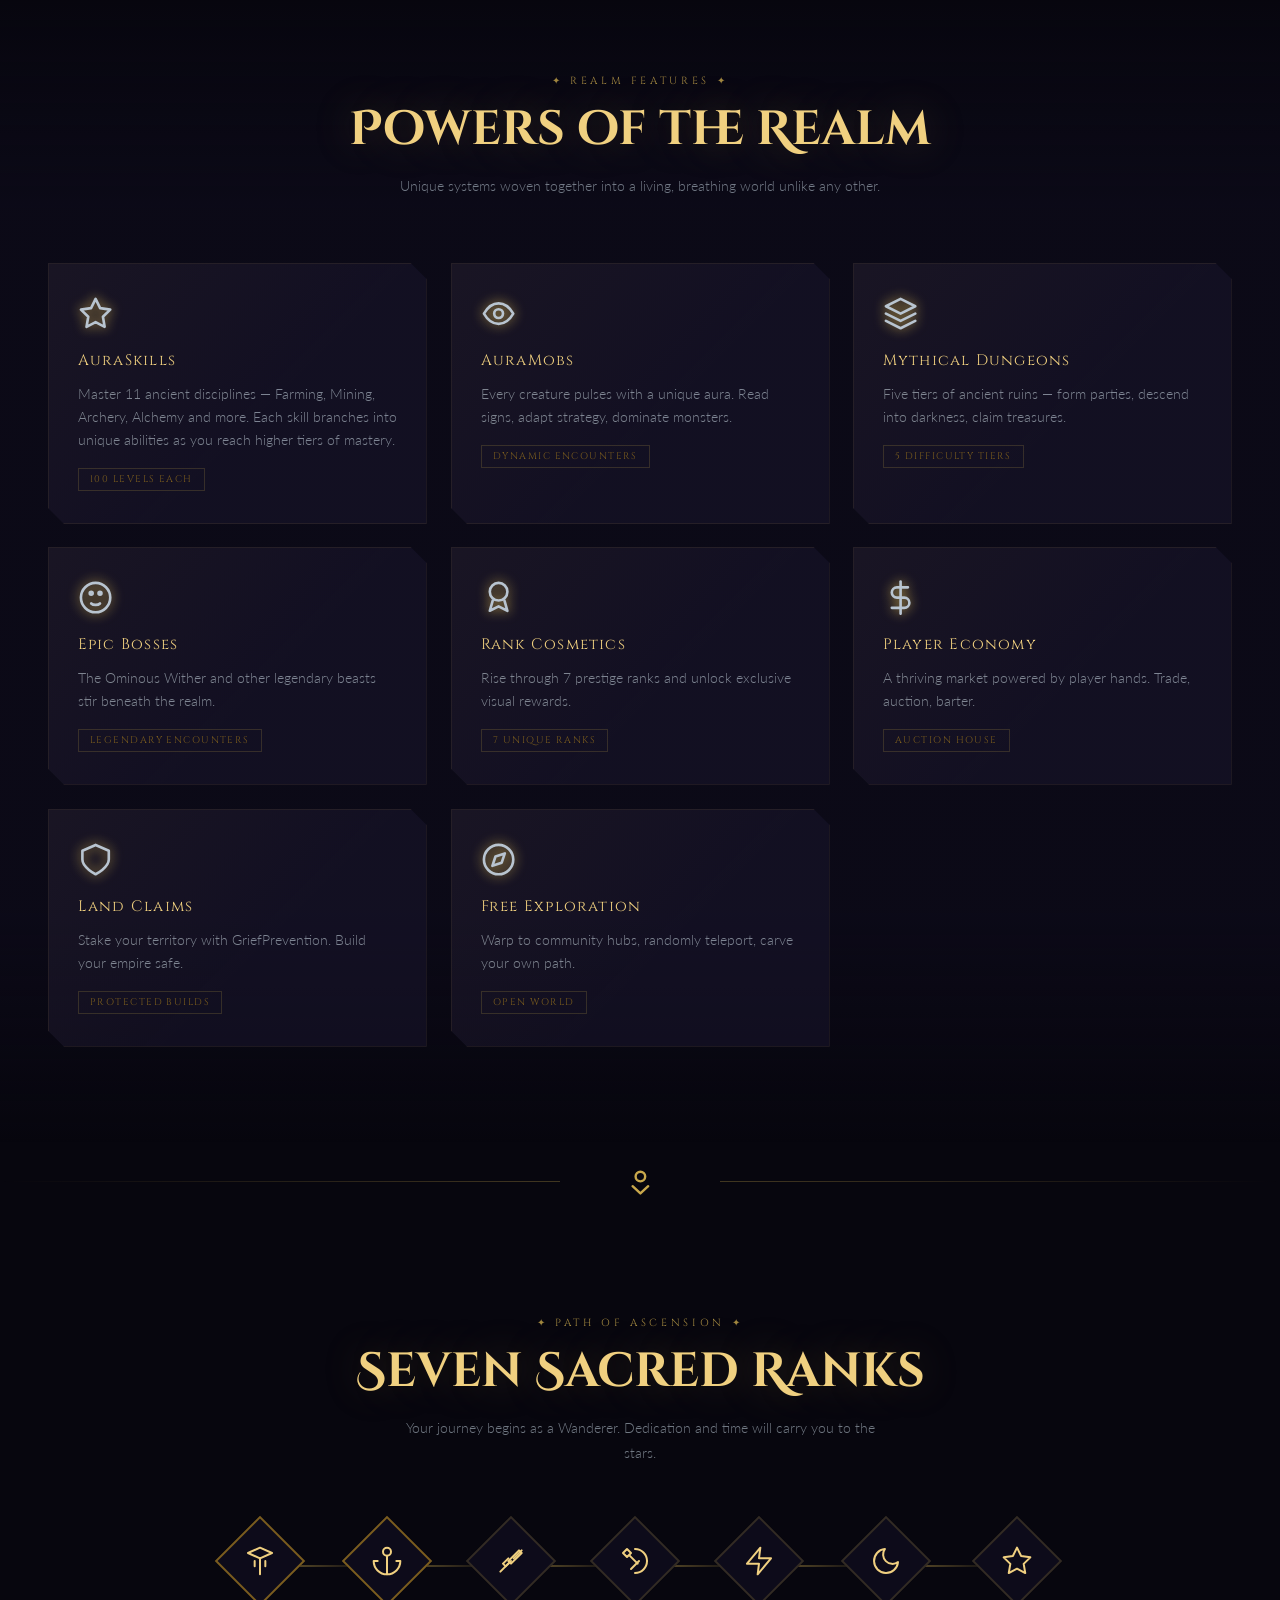
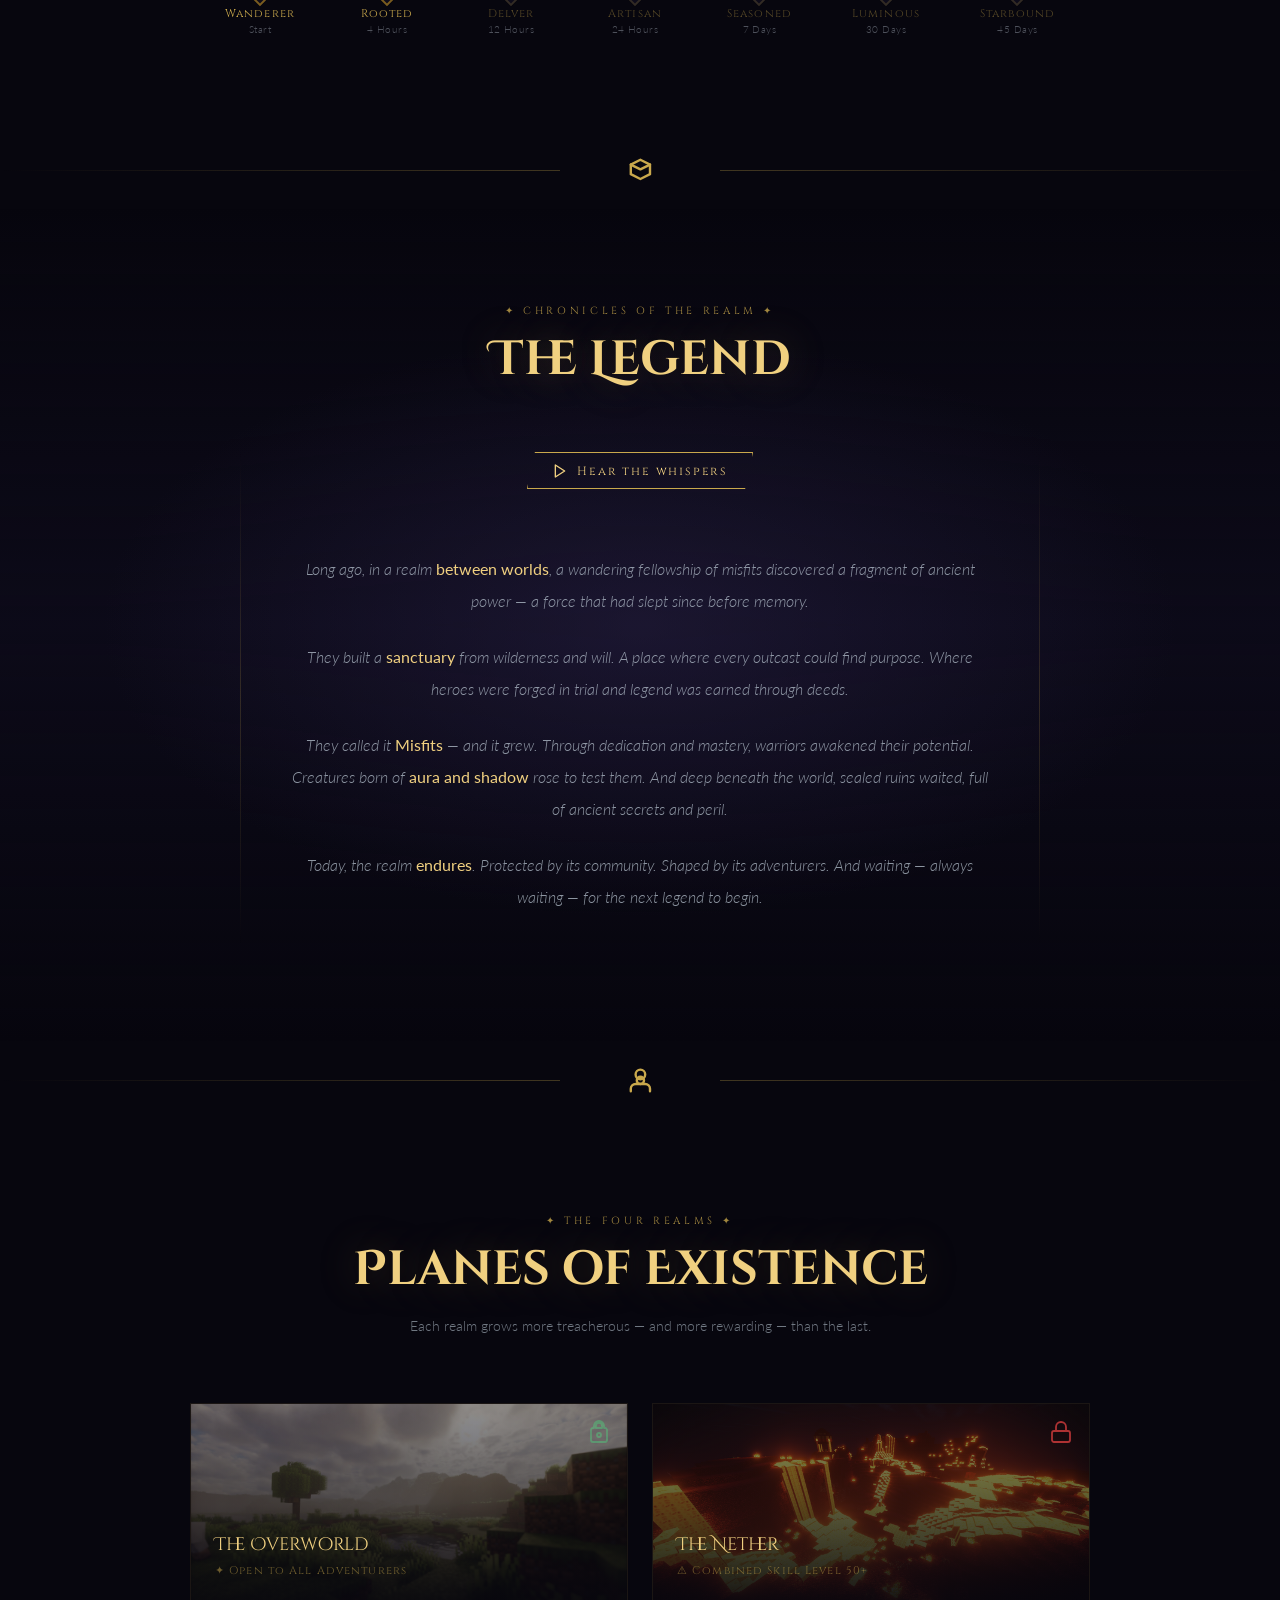
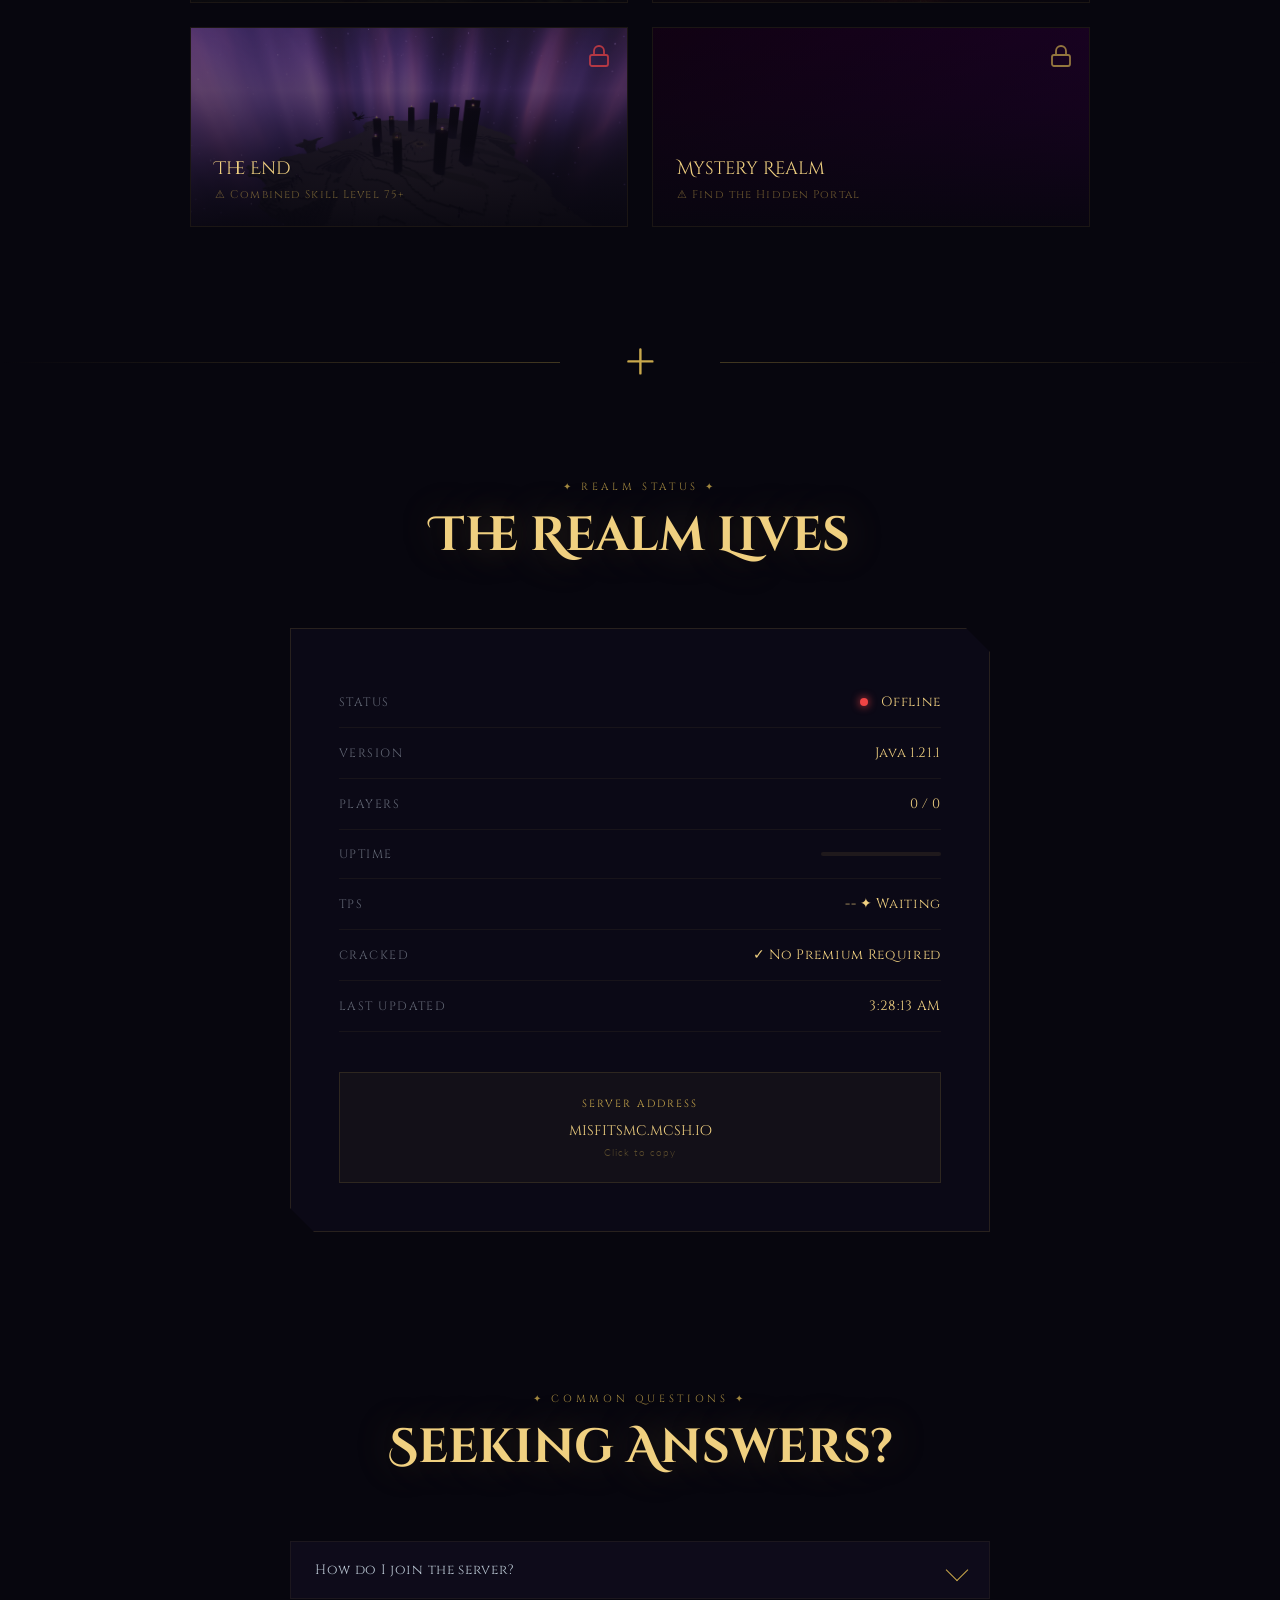
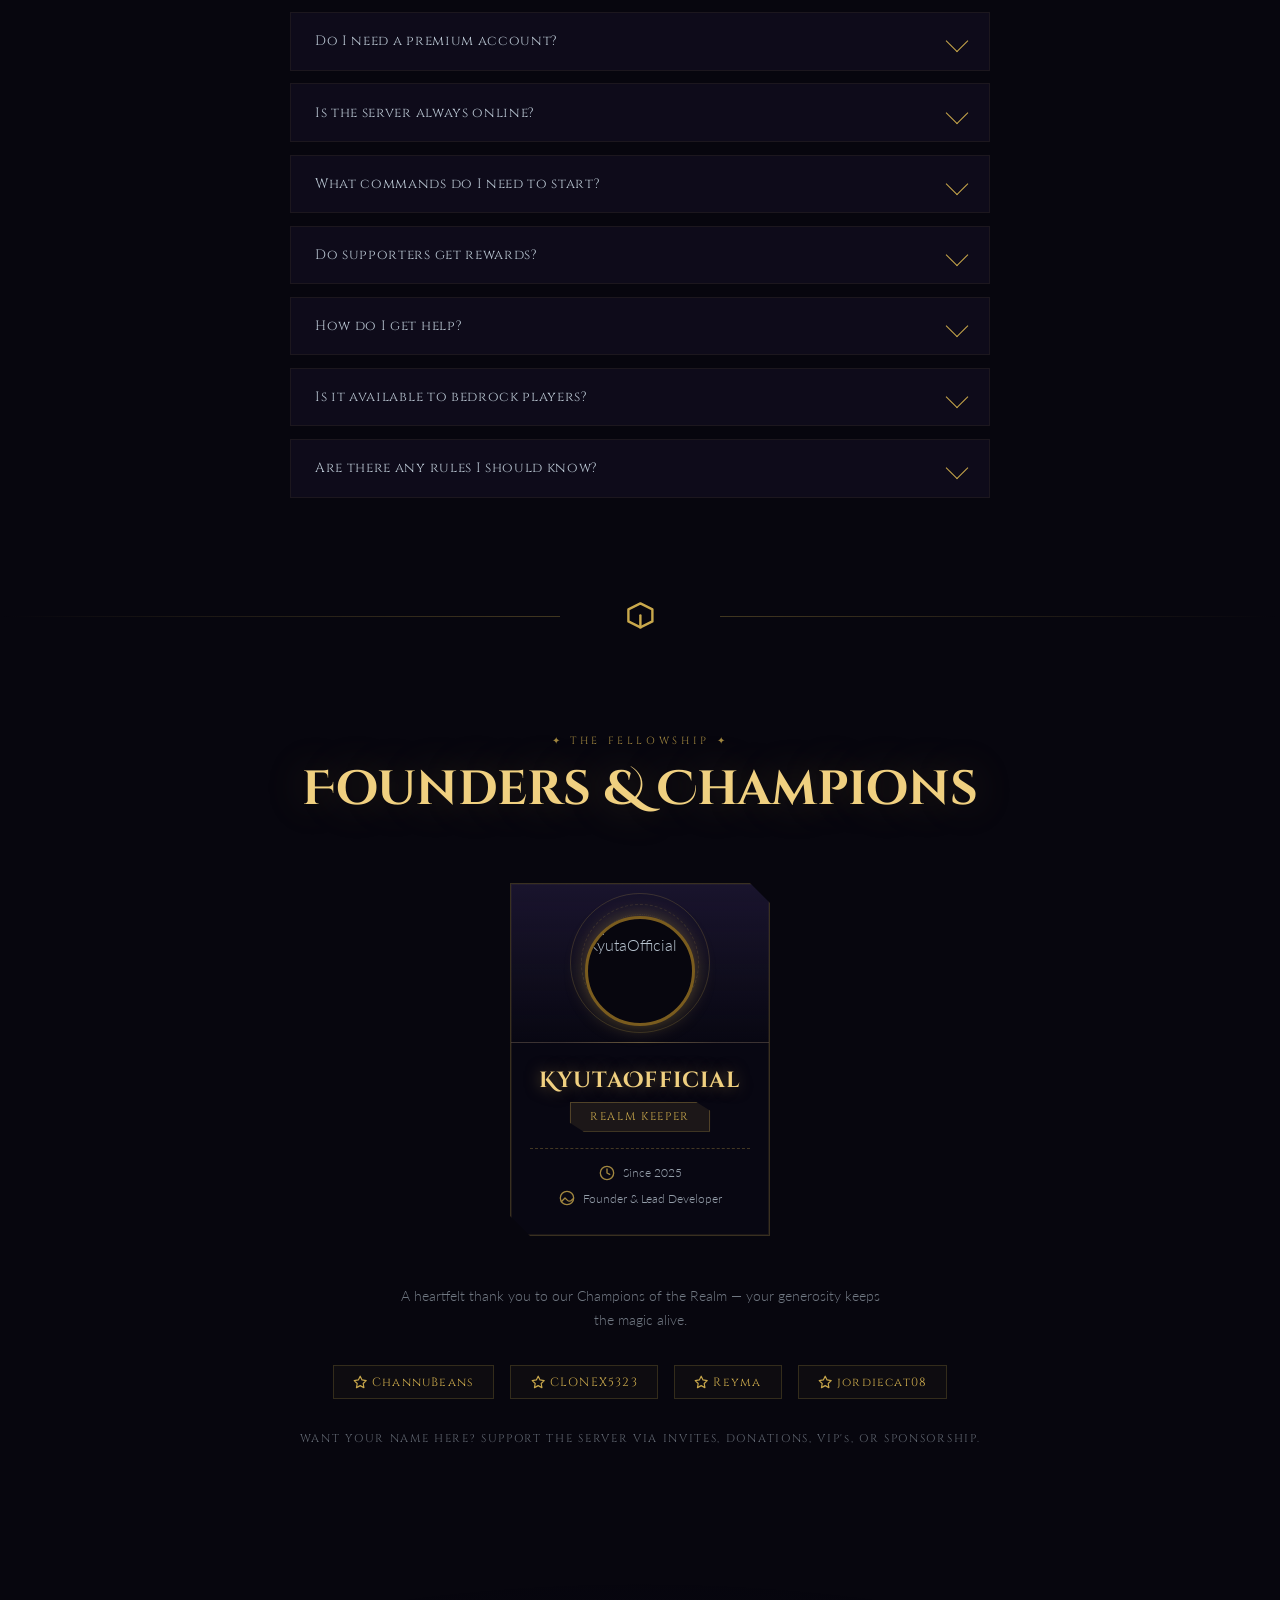
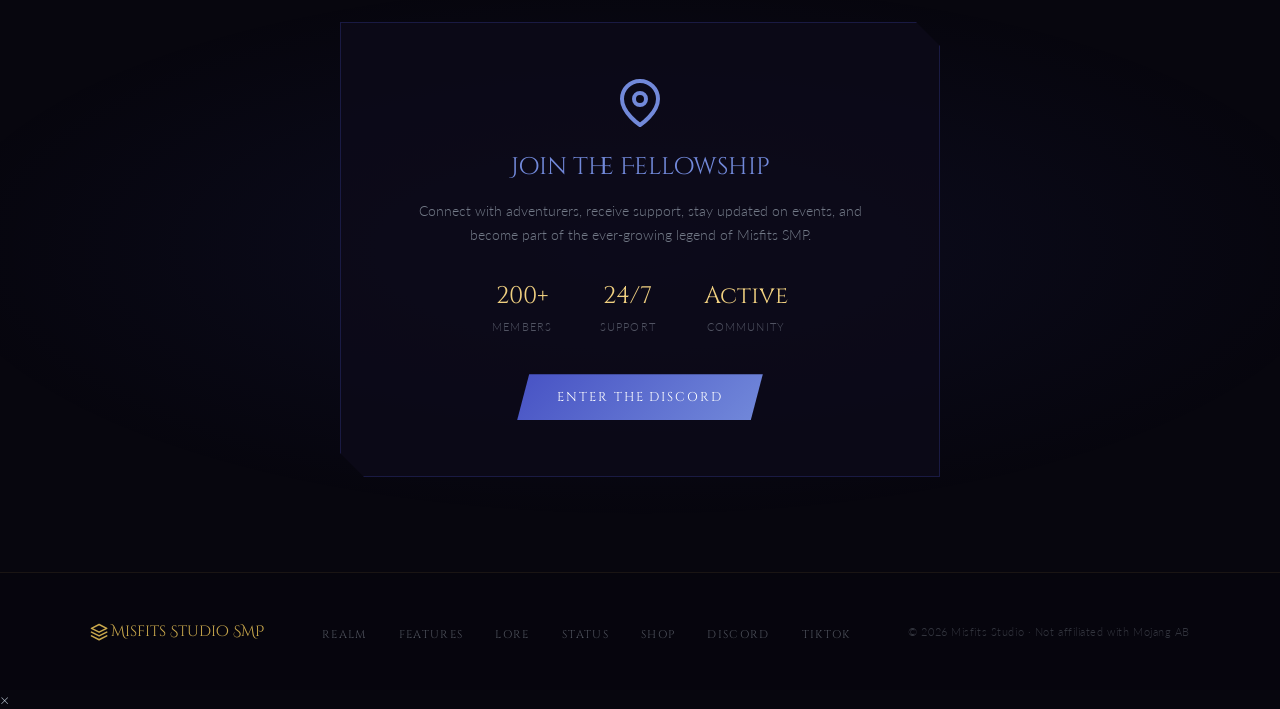
==== commit eac156f0: "Integrate shop in the main website" ====
--- a/index.html
+++ b/index.html
@@ -69,7 +69,7 @@
             <li><a href="#lore">Lore</a></li>
             <li><a href="#worlds">Worlds</a></li>
             <li><a href="#status">Status</a></li>
-            <!-- <li><a href="https://misfitssmpshop.netlify.app/" target="_blank">Shop</a></li> -->
+            <li><a href="shop.html">Shop</a></li>
             <li><a href="#faq">FAQ</a></li>
         </ul>
         <a class="nav-cta" href="https://discord.gg/gDtYVEB3Jr" target="_blank">Join Discord</a>
@@ -79,7 +79,7 @@
     <section id="hero">
         <div class="hero-bg"></div>
         <div class="hero-rune-ring"></div>
-        <div class="hero-tag"><span>✦</span> Java Edition 1.21.1 <span>✦</span> Free to Play <span>✦</span></div>
+        <div class="hero-tag"><span>✦</span> Java Edition 1.21.11 <span>✦</span> Cross Play <span>✦</span></div>
         <h1 class="hero-title">Misfits</h1>
         <div class="hero-title-sub">SMP</div>
         <p class="hero-desc">A realm of magic, skill, and legend. Master ancient arts, forge alliances, conquer mythical dungeons — and etch your name into the chronicles of the realm.</p>
@@ -274,7 +274,7 @@
                 <li><a href="#features">Features</a></li>
                 <li><a href="#lore">Lore</a></li>
                 <li><a href="#status">Status</a></li>
-                <!-- <li><a href="https://misfitssmpshop.netlify.app" target="_blank">Shop</a></li> -->
+                <li><a href="shop.html">Shop</a></li>
                 <li><a href="https://discord.gg/gDtYVEB3Jr" target="_blank">Discord</a></li>
                 <li><a href="https://www.tiktok.com/@misfitssmp" target="_blank">TikTok</a></li>
             </ul>
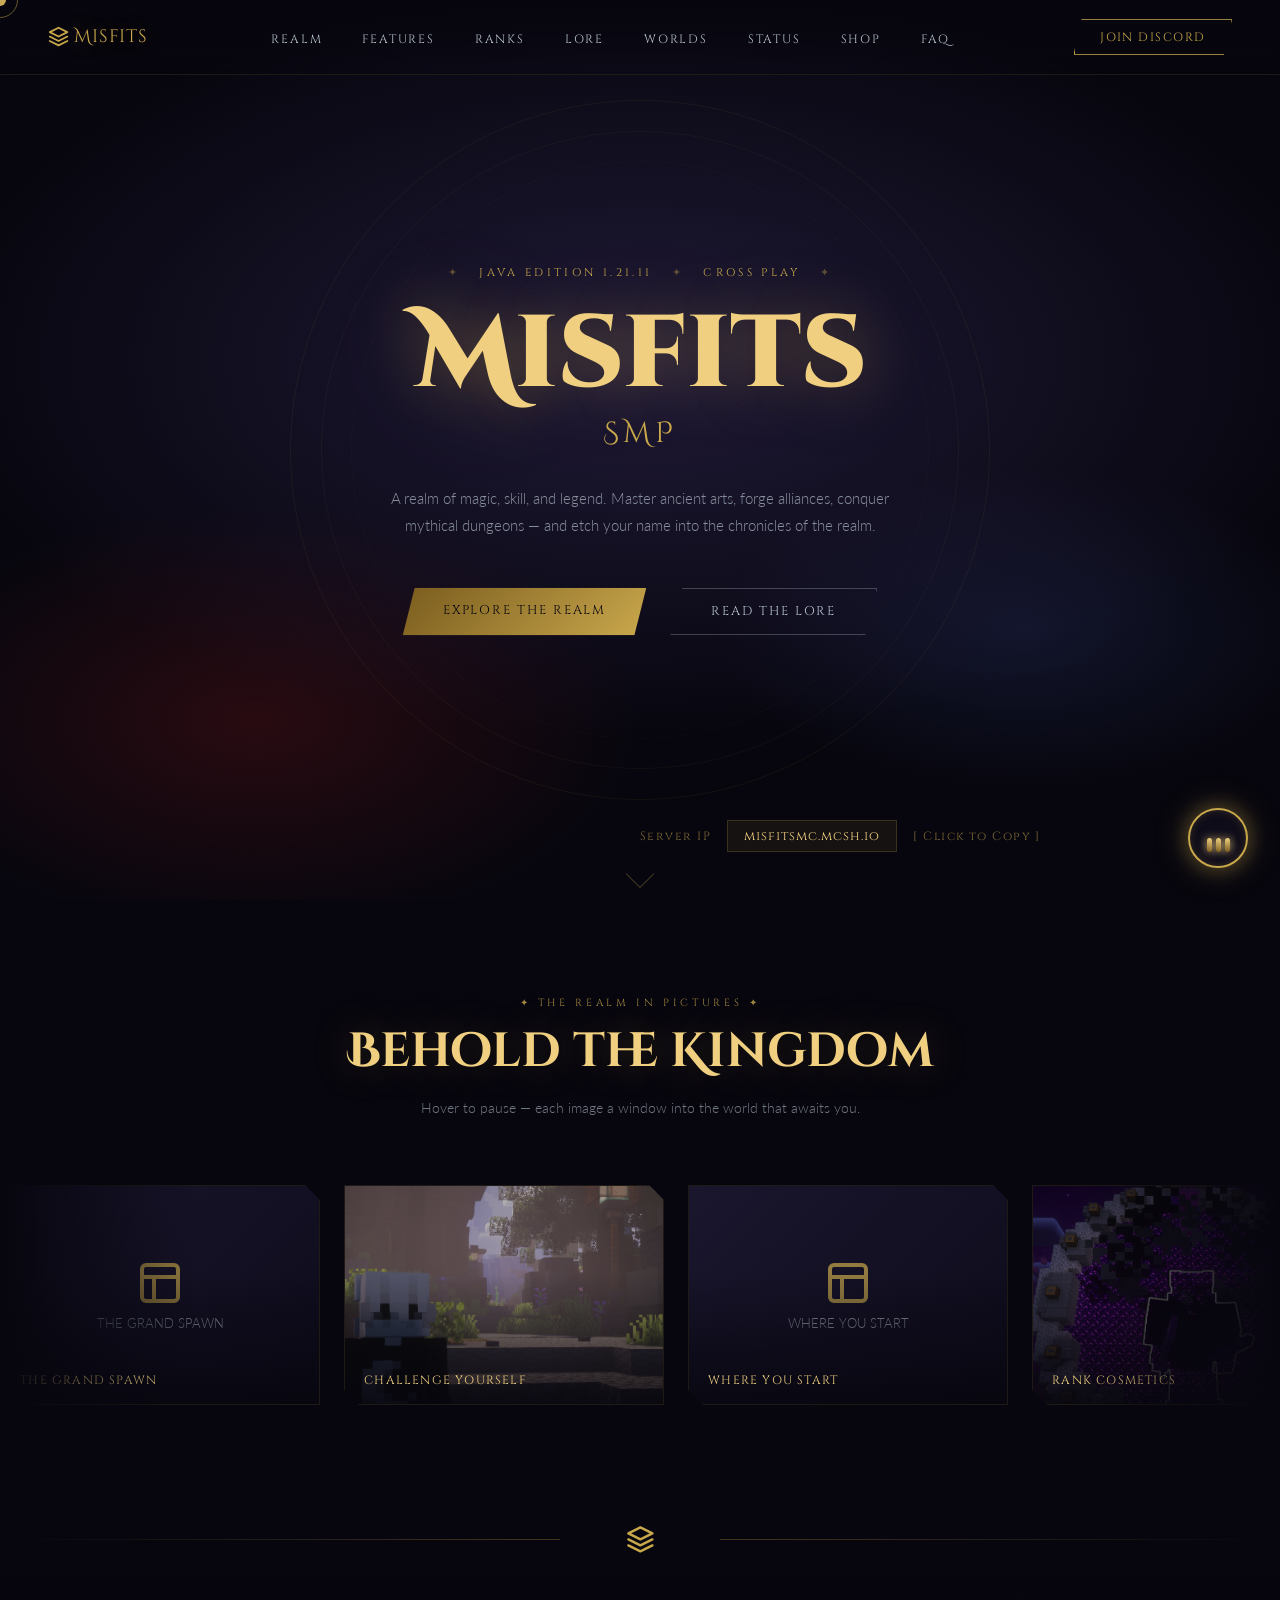
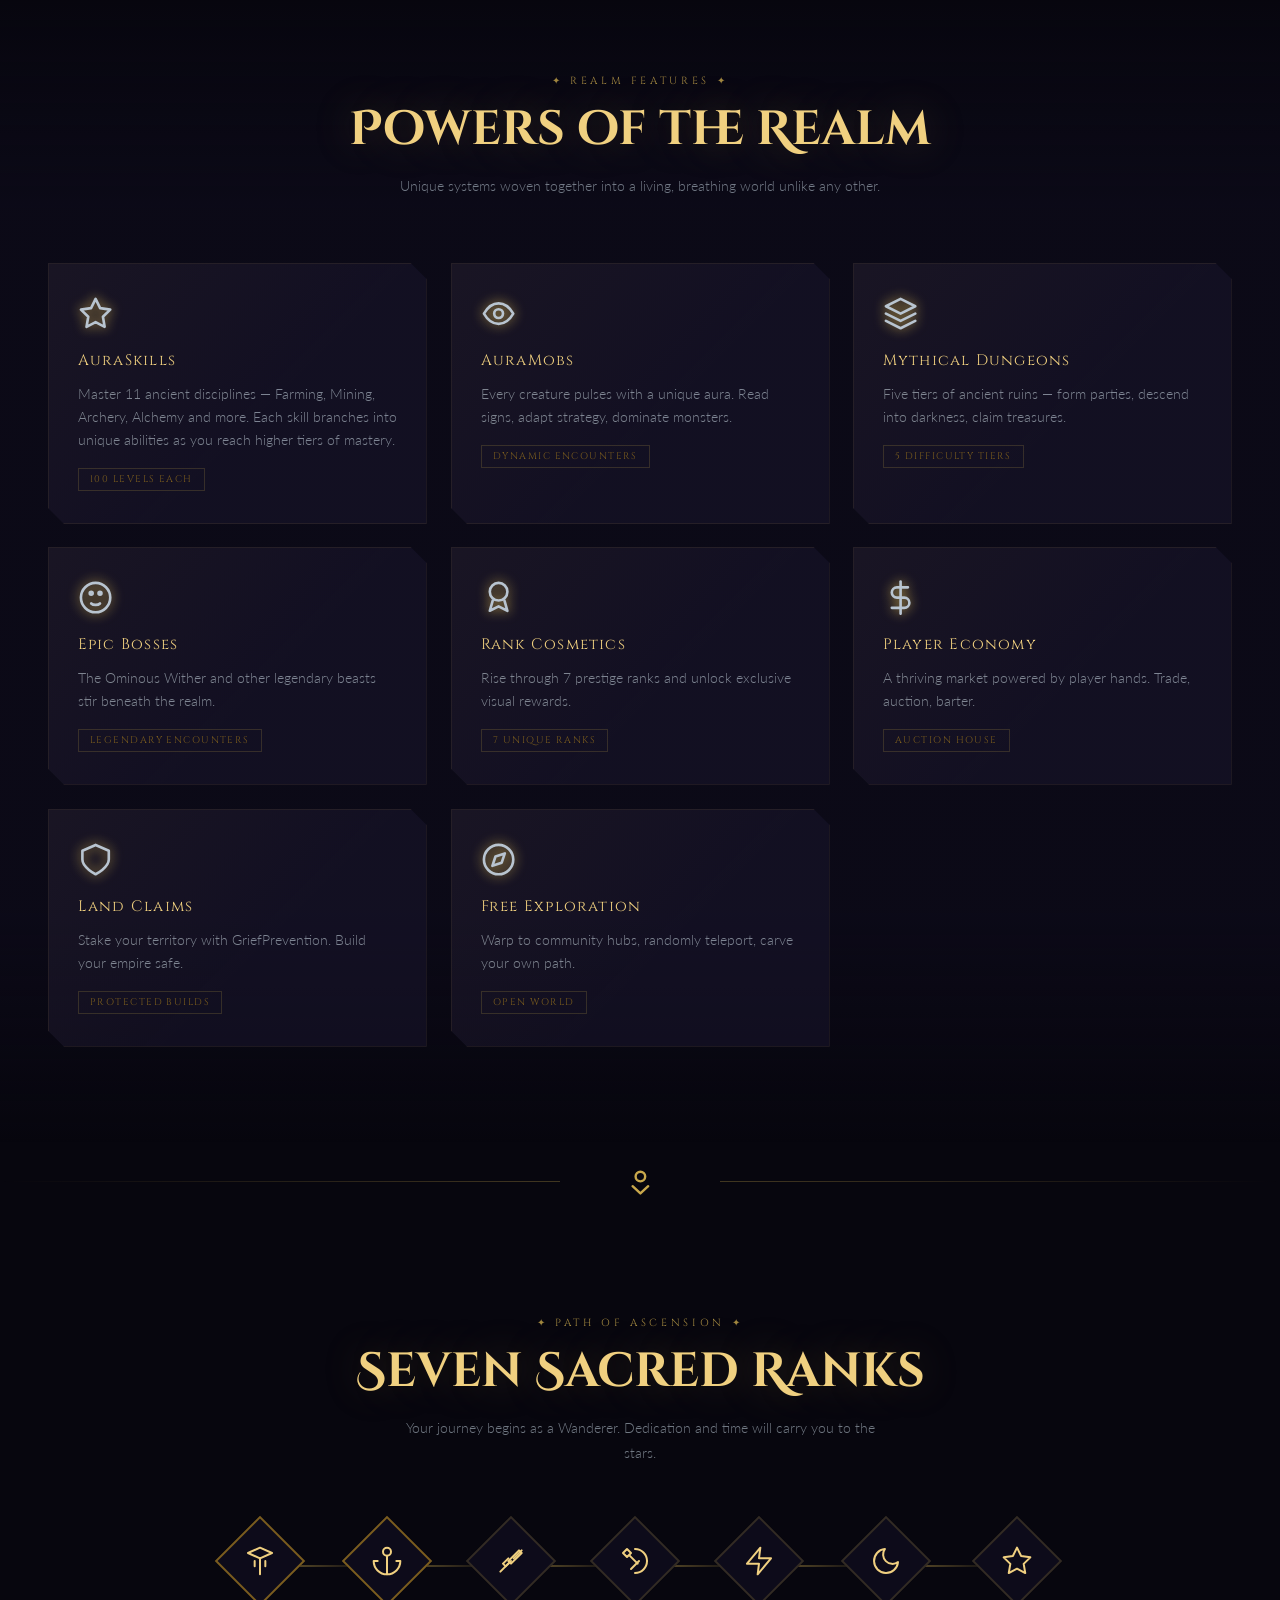
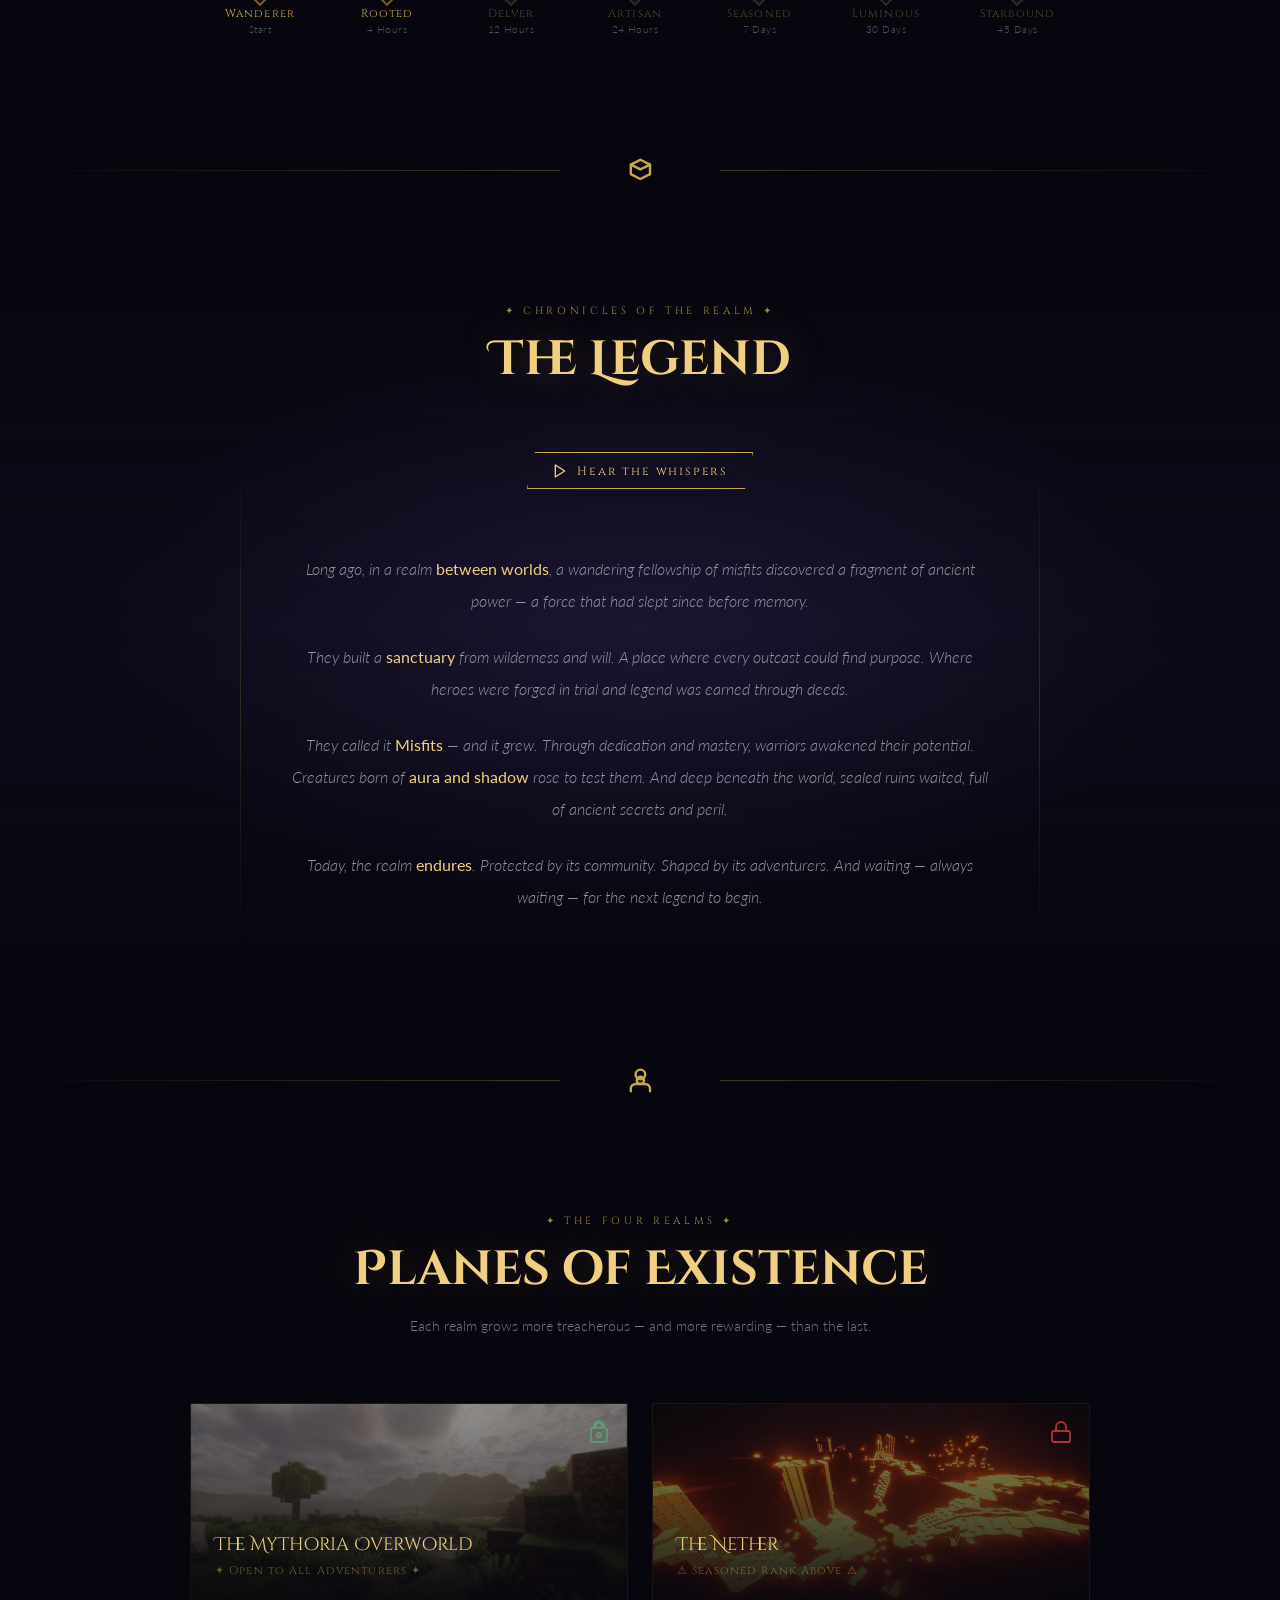
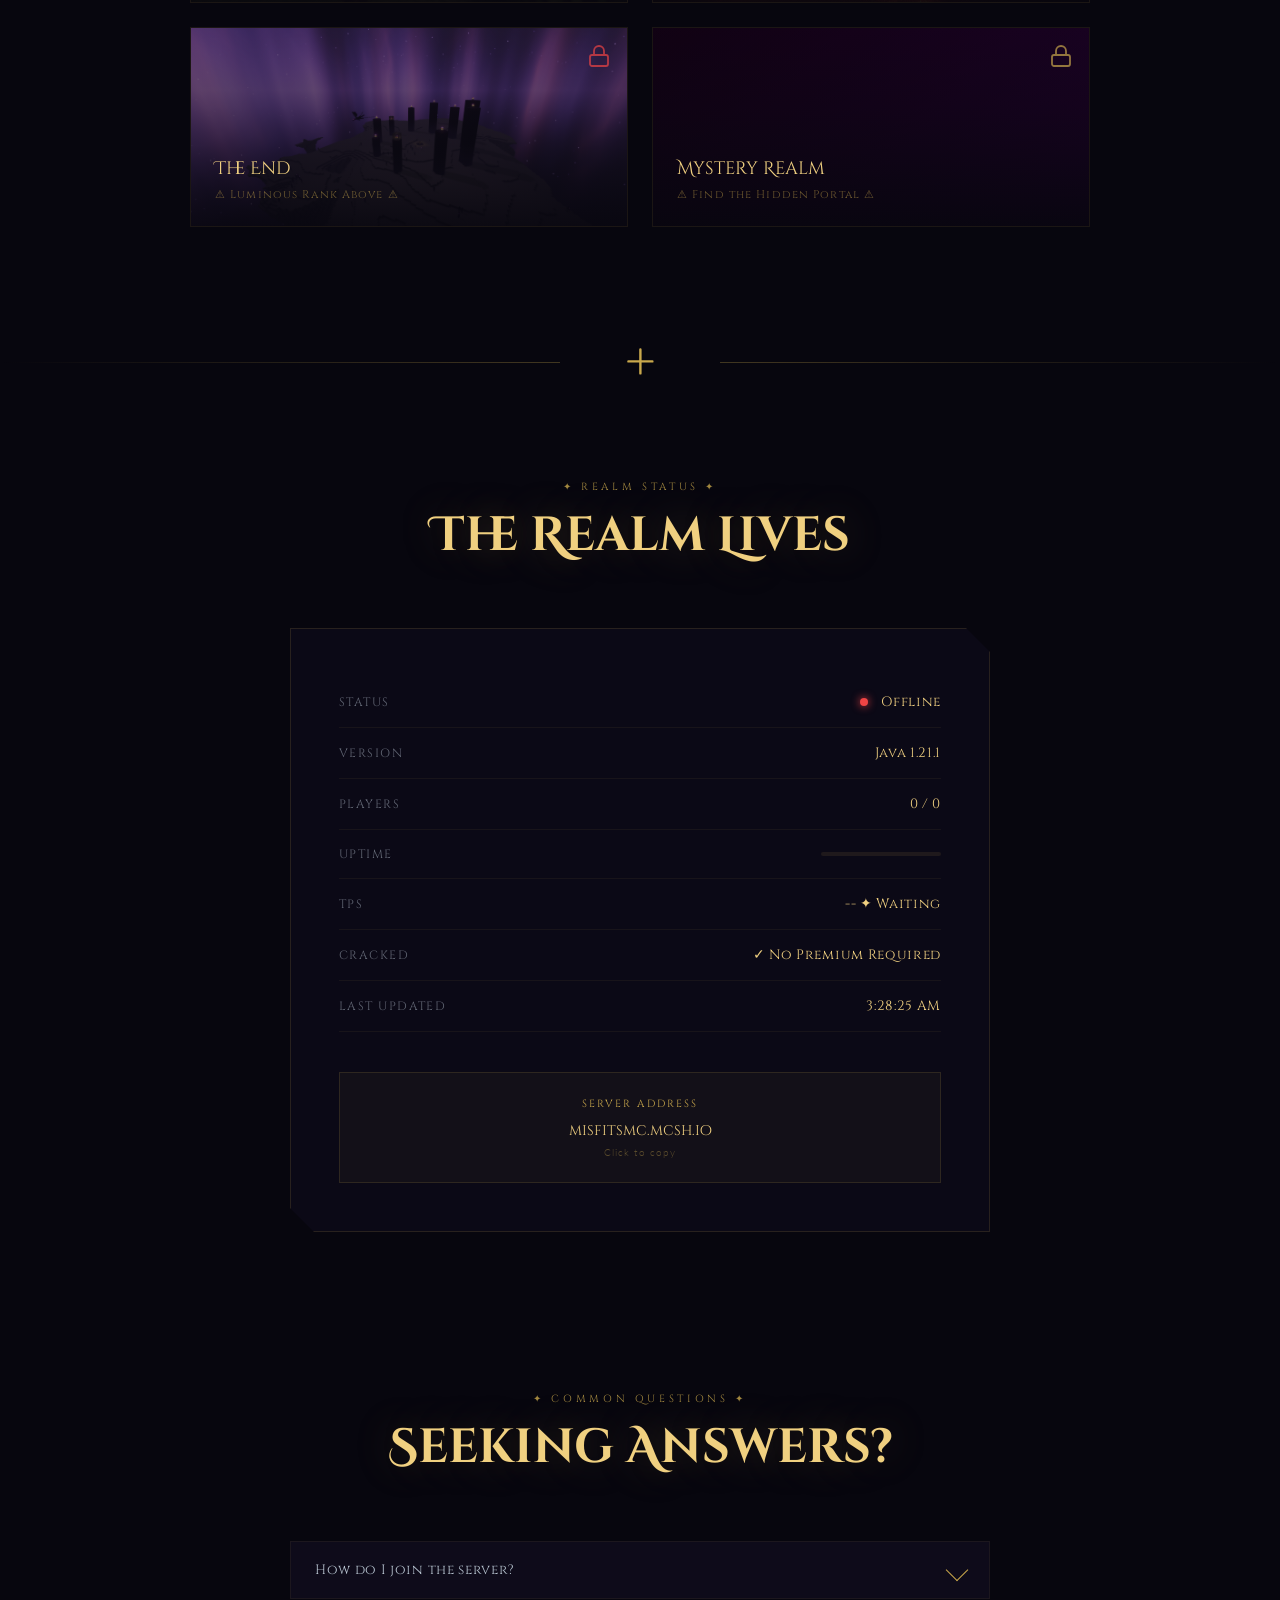
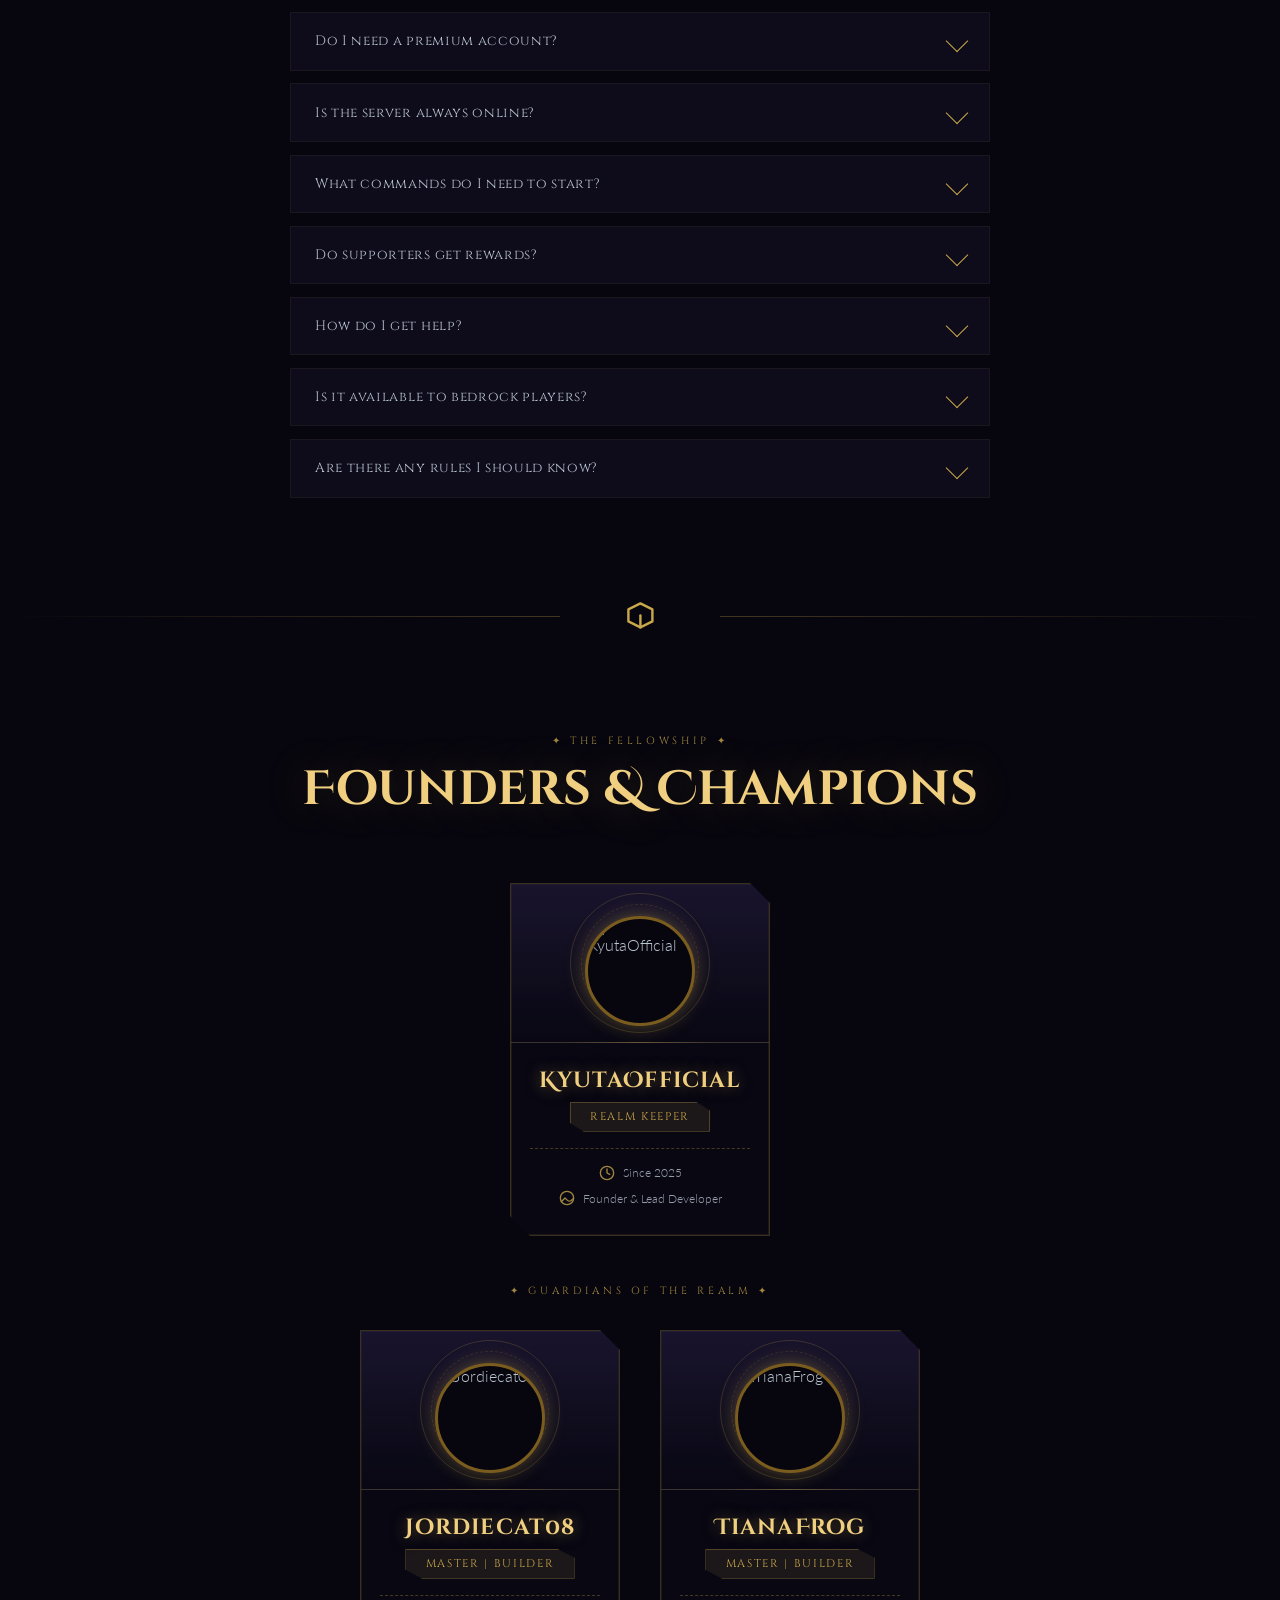
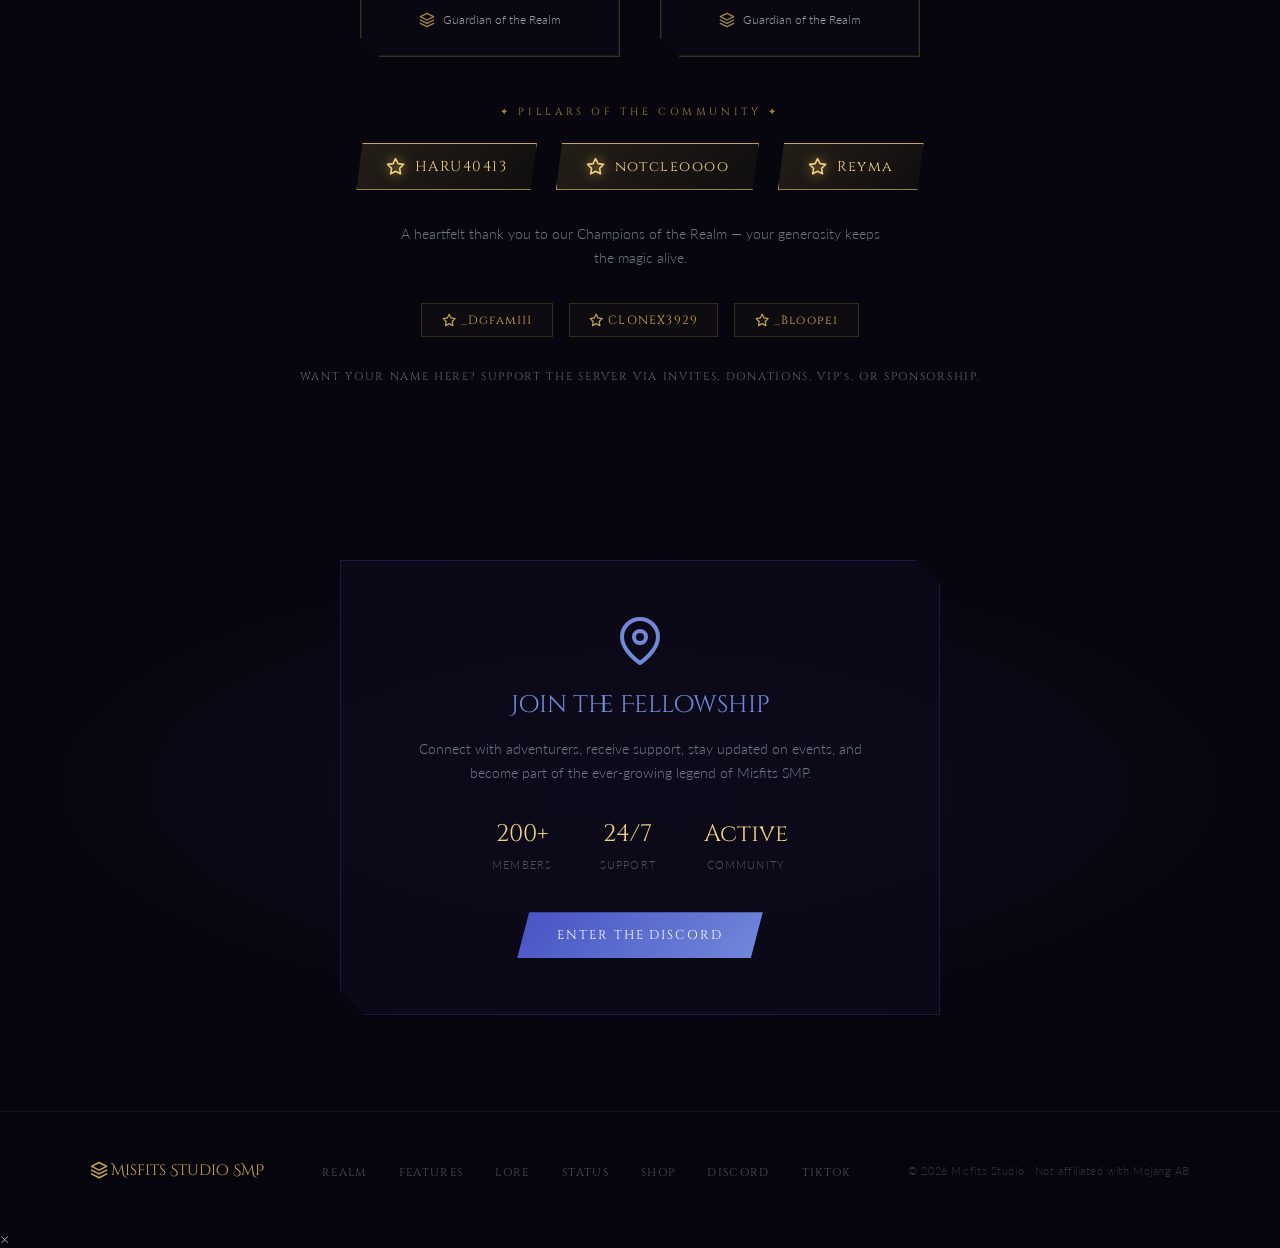
==== commit 911a5c74: "Update the founder section & Vip's" ====
--- a/index.html
+++ b/index.html
@@ -234,17 +234,34 @@
 
     <div class="rune-divider"><span class="rune-divider-icon"><svg class="icon-svg" viewBox="0 0 24 24"><polygon points="12 2 22 7 22 17 12 22 2 17 2 7 12 2"/><line x1="12" y1="22" x2="12" y2="12"/></svg></span></div>
 
-    <!-- FOUNDERS & SUPPORTERS (dynamic via supporters.json) -->
+    <!-- FOUNDERS, STAFF & SUPPORTERS -->
     <section id="supporters" style="padding:5rem 3rem">
         <div class="section-header reveal">
             <span class="section-label">✦ The Fellowship ✦</span>
             <h2 class="section-title">Founders & Champions</h2>
         </div>
+
+        <!-- Founders (fancy cards) -->
         <div class="founders-row reveal" id="foundersRow"></div>
-        <div class="section-header reveal" style="margin-bottom:1.5rem">
+
+        <!-- Staff (same fancy card style) -->
+        <div class="section-header reveal" style="margin-top:3rem; margin-bottom:2rem">
+            <span class="section-label">✦ Guardians of the Realm ✦</span>
+        </div>
+        <div class="staff-row reveal" id="staffRow"></div>
+
+        <!-- Top Supporters -->
+        <div class="section-header reveal" style="margin-top:3rem; margin-bottom:1.5rem">
+            <span class="section-label">✦ Pillars of the Community ✦</span>
+        </div>
+        <div class="top-supporters-grid reveal" id="topSupportersGrid"></div>
+
+        <!-- Regular Supporters -->
+        <div class="section-header reveal" style="margin-top:2rem; margin-bottom:1.5rem">
             <p class="section-subtitle">A heartfelt thank you to our Champions of the Realm — your generosity keeps the magic alive.</p>
         </div>
         <div class="supporters-grid reveal" id="supportersGrid"></div>
+
         <div style="text-align:center;margin-top:2rem;opacity:.5;font-family:'Cinzel',serif;font-size:.7rem;letter-spacing:.15em">
             WANT YOUR NAME HERE? SUPPORT THE SERVER VIA INVITES, DONATIONS, VIP's, OR SPONSORSHIP.
         </div>
--- a/css/style.css
+++ b/css/style.css
@@ -1747,6 +1747,54 @@
     stroke: var(--gold);
 }
 
+/* ===== STAFF ROW (same card style as founders) ===== */
+.staff-row {
+    display: flex;
+    gap: 2.5rem;
+    justify-content: center;
+    flex-wrap: wrap;
+    margin: 0 auto 3rem;
+}
+
+/* ===== TOP SUPPORTER BADGES ===== */
+.top-supporters-grid {
+    display: flex;
+    flex-wrap: wrap;
+    justify-content: center;
+    gap: 1.2rem;
+    max-width: 800px;
+    margin: 0 auto;
+}
+
+.top-supporter-badge {
+    font-family: 'Cinzel', serif;
+    font-size: 0.9rem;
+    letter-spacing: 0.1em;
+    color: var(--gold-light);
+    background: linear-gradient(135deg, rgba(201, 168, 76, 0.15), rgba(201, 168, 76, 0.05));
+    border: 1px solid var(--gold);
+    padding: 0.8rem 1.8rem;
+    clip-path: polygon(6px 0%, 100% 0%, calc(100% - 6px) 100%, 0% 100%);
+    transition: all 0.3s;
+    display: flex;
+    align-items: center;
+    gap: 0.6rem;
+    box-shadow: 0 0 15px rgba(201, 168, 76, 0.1);
+}
+
+.top-supporter-badge:hover {
+    background: linear-gradient(135deg, rgba(201, 168, 76, 0.25), rgba(201, 168, 76, 0.1));
+    box-shadow: 0 0 25px var(--glow-gold);
+    transform: translateY(-2px);
+}
+
+.top-supporter-badge .icon-svg {
+    width: 1.2rem;
+    height: 1.2rem;
+    stroke: var(--gold-light);
+    filter: drop-shadow(0 0 6px var(--gold));
+}
+
 /* Animations */
 @keyframes slowSpin {
     from { transform: translate(-50%, -50%) rotate(0deg); }
